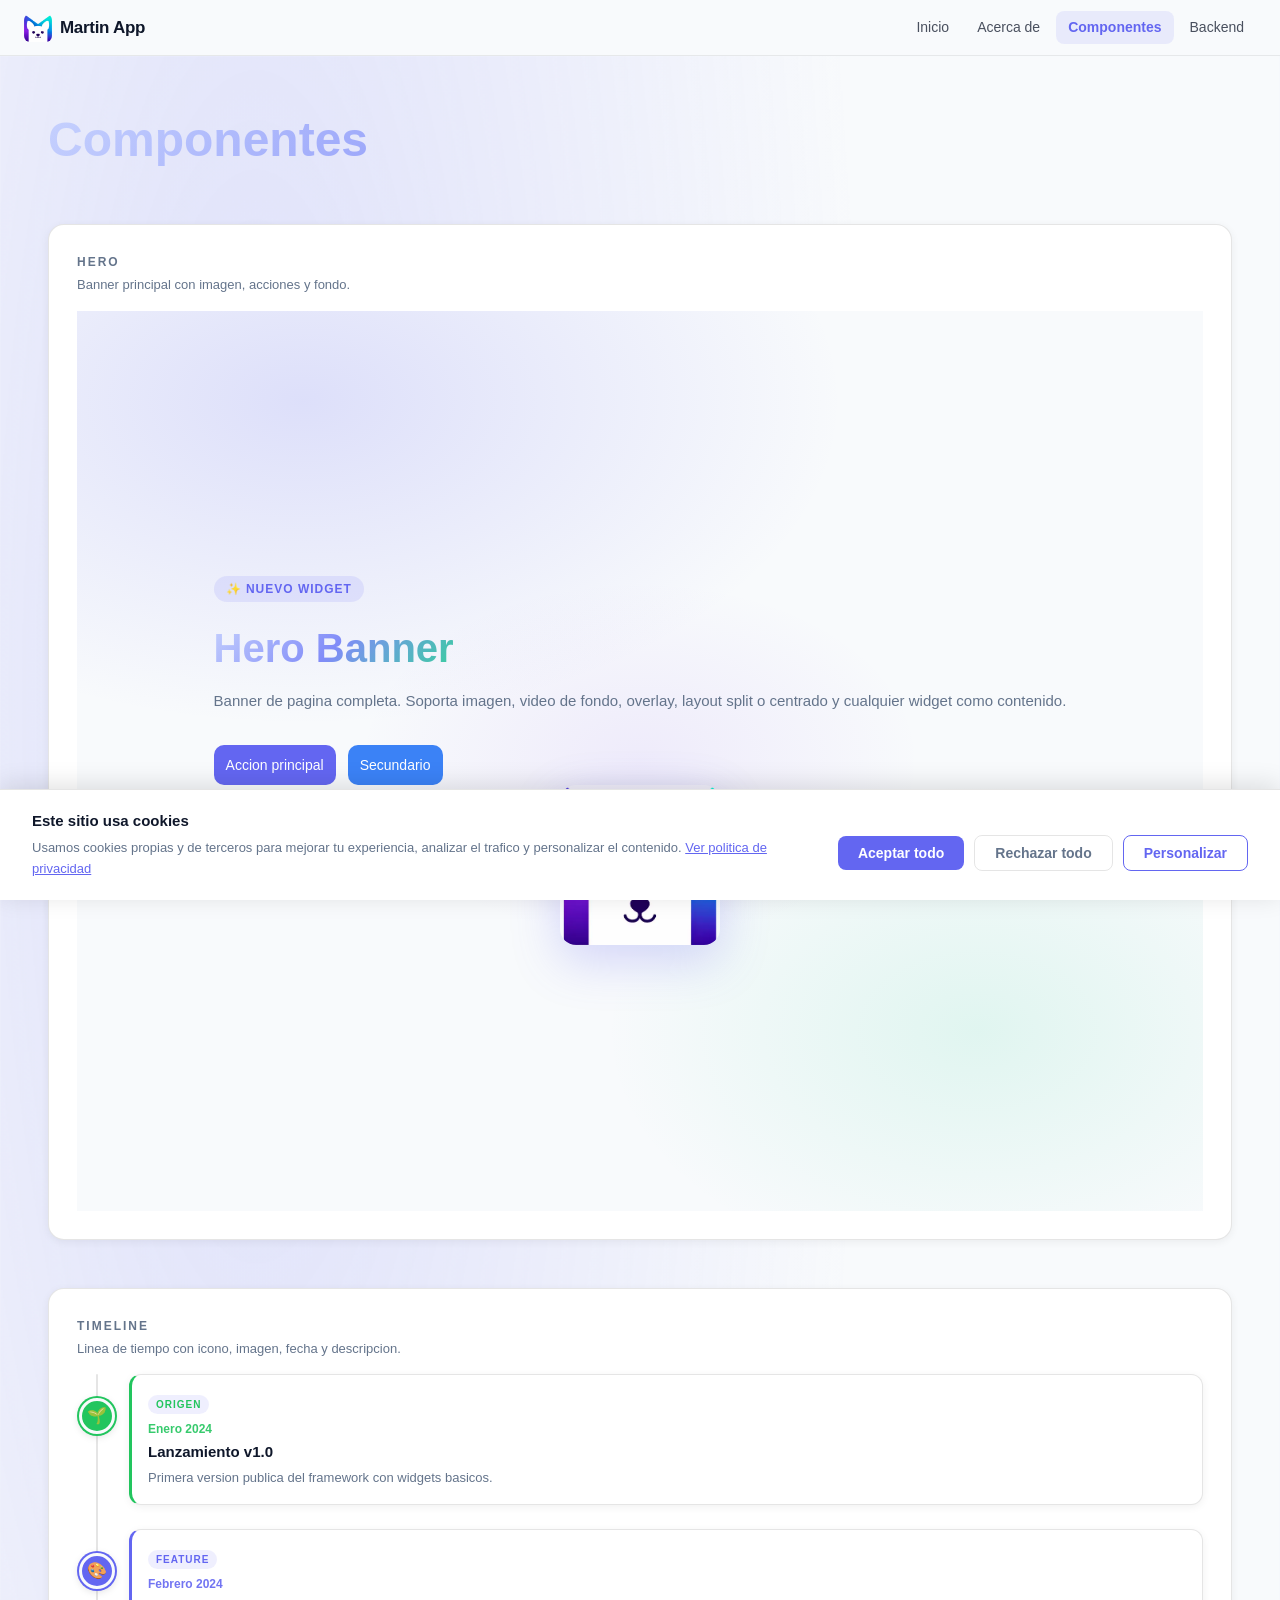
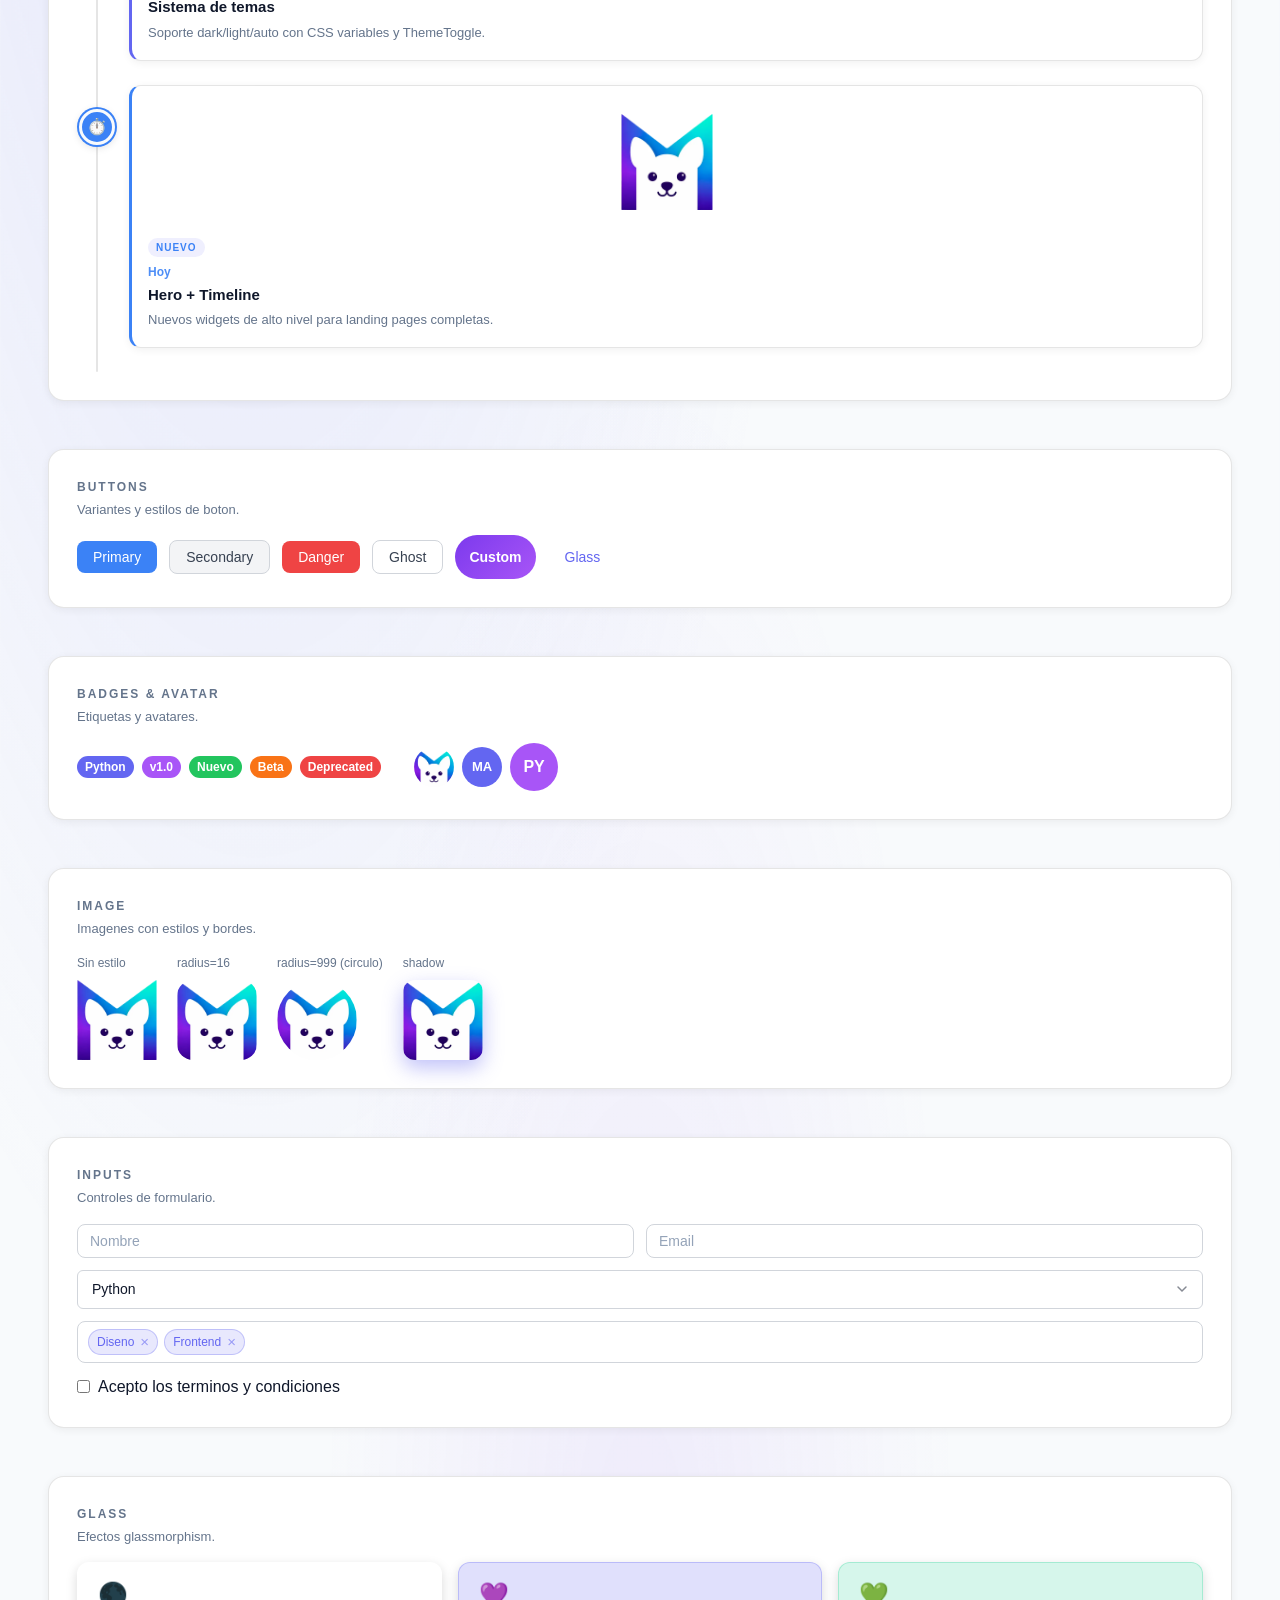
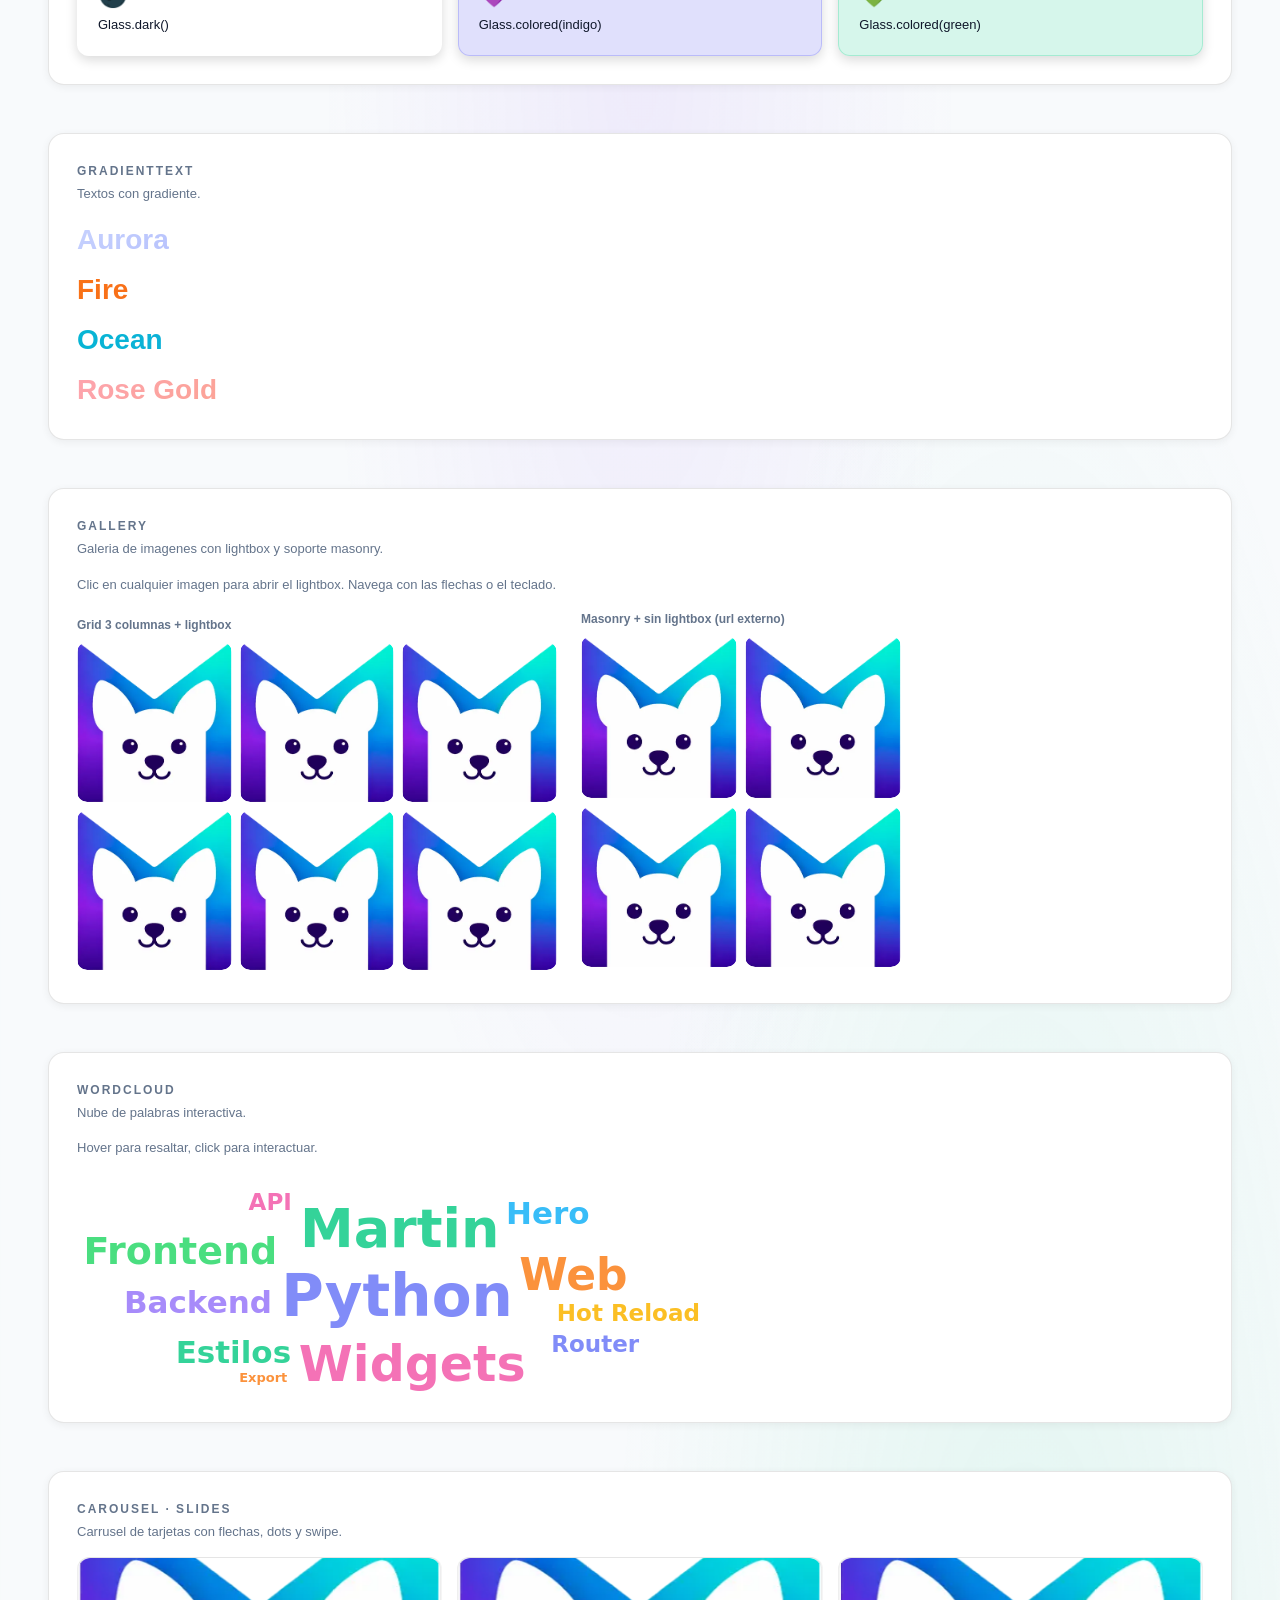
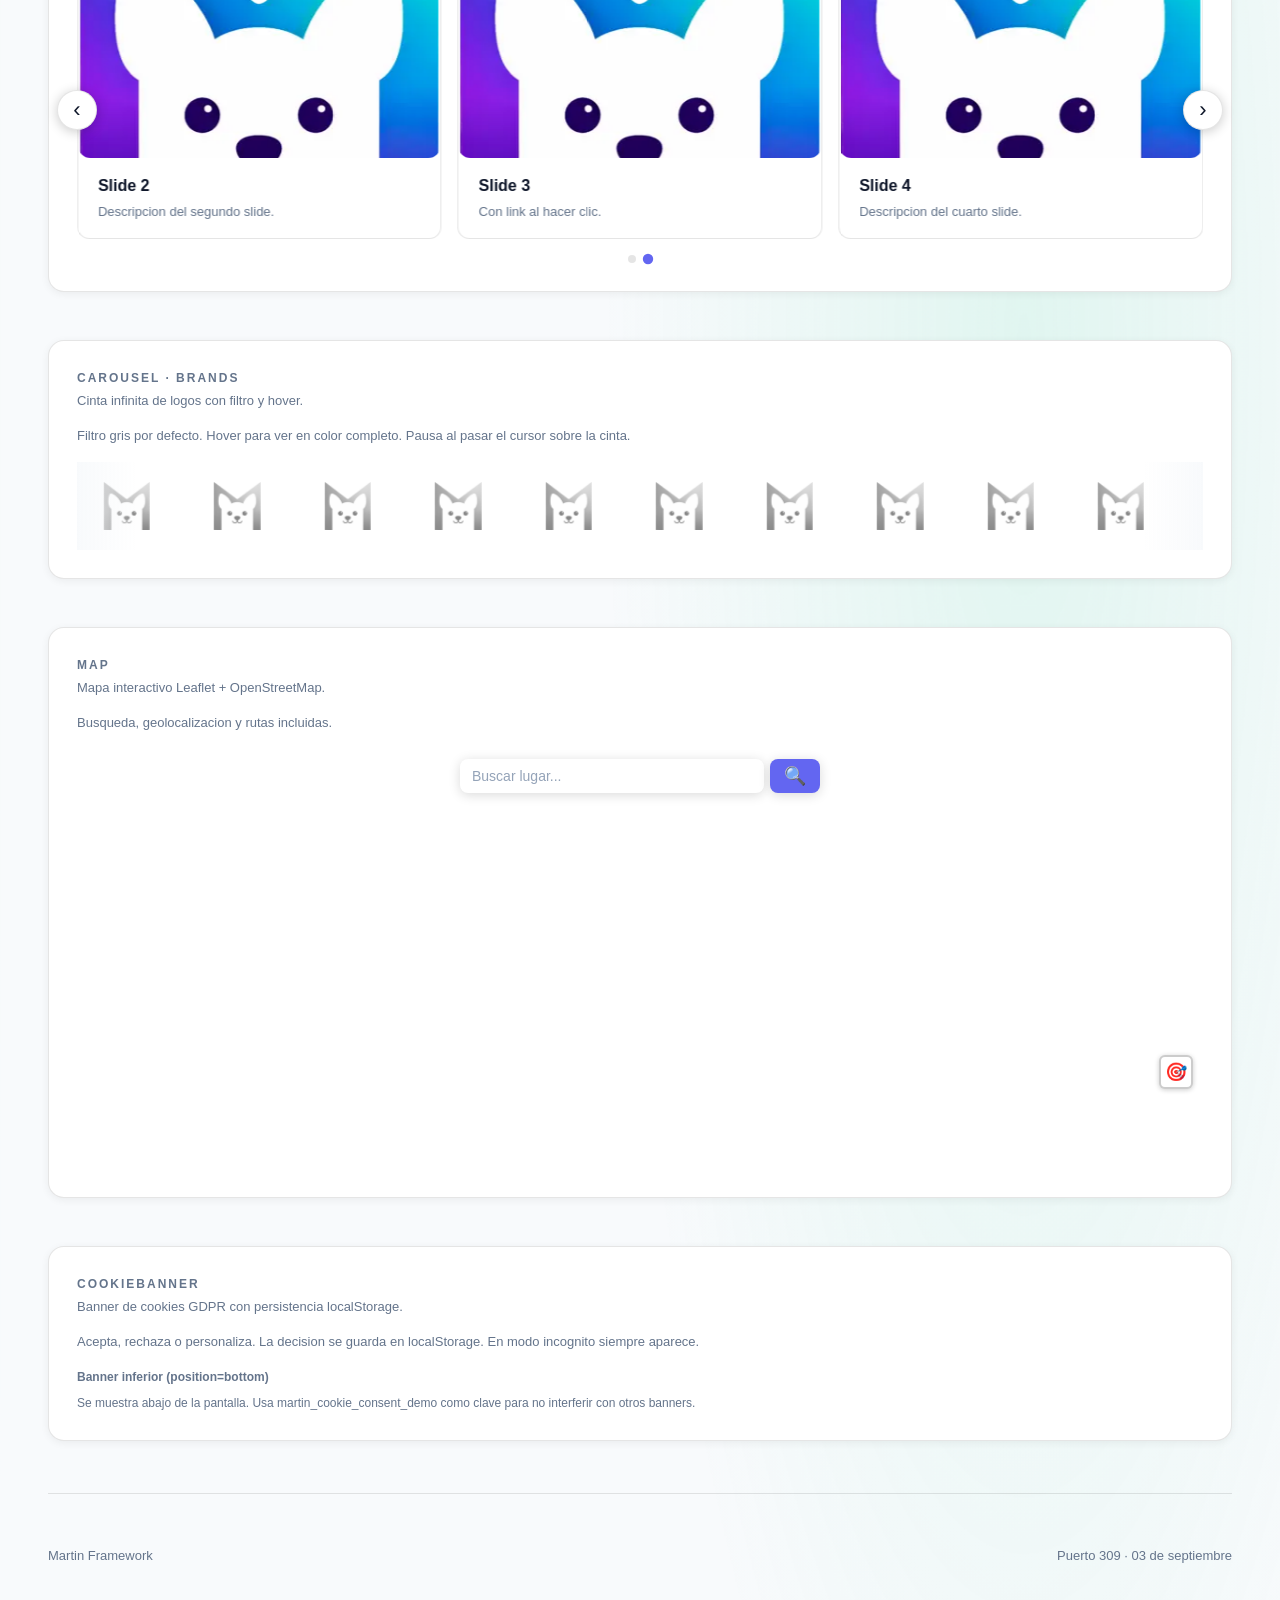
==== components.html @ 36a73778 "first commit" ====
<!DOCTYPE html>
<html lang="es" data-theme="auto">
<head>
  <meta charset="UTF-8">
  <meta name="viewport" content="width=device-width, initial-scale=1.0">
  <title>Componentes</title>
  <meta name="robots" content="index,follow,max-snippet:-1,max-image-preview:large">
  <meta property="og:type" content="website">
  <meta property="og:title" content="Componentes">
  <meta property="og:site_name" content="Martin App">
  <meta property="og:locale" content="es">
  <meta name="twitter:card" content="summary">
  <meta name="twitter:title" content="Componentes">
  <link rel="icon" type="image/webp" href="assets-icon.webp.html">
  <meta http-equiv="X-UA-Compatible" content="IE=edge">
  <meta name="theme-color" content="#6366f1">
  
  


  <link rel="stylesheet" href="css/base.css">
  <link rel="stylesheet" href="css/nav.css">
  <link rel="stylesheet" href="css/components.css">
  <link rel="stylesheet" href="https://unpkg.com/leaflet@1.9.4/dist/leaflet.css" crossorigin=""/>
  <script src="https://unpkg.com/leaflet@1.9.4/dist/leaflet.js" crossorigin=""></script>
  <script src="js/select.js" defer></script>
  <script src="js/nav.js" defer></script>
</head>
<body>
  
<nav class="martin-nav"><a href="index.html" class="mn-logo"><img src="assets/icon.webp" alt=""><span>Martin App</span></a><div class="mn-links"><a href="index.html">Inicio</a><a href="about.html">Acerca de</a><a href="components.html" class="active">Componentes</a><a href="api-example.html">Backend</a></div><button class="mn-burger" aria-label="Menú"><span></span><span></span><span></span></button><div class="mn-drawer"><a href="index.html">Inicio</a><a href="about.html">Acerca de</a><a href="components.html" class="active">Componentes</a><a href="api-example.html">Backend</a></div></nav>
  
  <div class="m-0"><h1 class="m-1">Componentes</h1><div class="m-2"><div class="m-3"><h2 class="m-4">Hero</h2><span class="m-5">Banner principal con imagen, acciones y fondo.</span></div><div class="m-6"><div class="m-7"><div class="mn-hero-split" class="m-8"><div class="m-9"><div class="m-10"><span class="m-11">✨ Nuevo widget</span></div><div class="m-12"><h2 class="m-13">Hero Banner</h2></div><div class="m-14"><p class="m-15">Banner de pagina completa. Soporta imagen, video de fondo, overlay, layout split o centrado y cualquier widget como contenido.</p></div><div class="m-16"><button class="m-17">Accion principal</button><button class="m-18">Secundario</button></div></div><div class="m-19"><img src="assets/icon.webp" alt="" class="m-20"></div></div><style>@media(max-width:768px){.mn-hero-split{grid-template-columns:1fr!important;}}</style></div></div></div><div class="m-21"><div class="m-22"><h2 class="m-23">Timeline</h2><span class="m-24">Linea de tiempo con icono, imagen, fecha y descripcion.</span></div><div class="m-25"><div class="m-26"></div><div class="m-27"><div class="m-28">🌱</div><div class="m-29"><span class="m-30">Origen</span><br><span class="m-31">Enero 2024</span><div class="m-32">Lanzamiento v1.0</div><div class="m-33">Primera version publica del framework con widgets basicos.</div></div></div><div class="m-34"><div class="m-35">🎨</div><div class="m-36"><span class="m-37">Feature</span><br><span class="m-38">Febrero 2024</span><div class="m-39">Sistema de temas</div><div class="m-40">Soporte dark/light/auto con CSS variables y ThemeToggle.</div></div></div><div class="m-41"><div class="m-42">⏱️</div><div class="m-43"><div class="m-44"><img src="assets/icon.webp" alt="" class="m-45"></div><span class="m-46">Nuevo</span><br><span class="m-47">Hoy</span><div class="m-48">Hero + Timeline</div><div class="m-49">Nuevos widgets de alto nivel para landing pages completas.</div></div></div></div></div><div class="m-50"><div class="m-51"><h2 class="m-52">Buttons</h2><span class="m-53">Variantes y estilos de boton.</span></div><div class="m-54"><button class="m-55">Primary</button><button class="m-56">Secondary</button><button class="m-57">Danger</button><button class="m-58">Ghost</button><button class="m-59">Custom</button><button class="m-60">Glass</button></div></div><div class="m-61"><div class="m-62"><h2 class="m-63">Badges & Avatar</h2><span class="m-64">Etiquetas y avatares.</span></div><div class="m-65"><div class="m-66"><span class="m-67">Python</span><span class="m-68">v1.0</span><span class="m-69">Nuevo</span><span class="m-70">Beta</span><span class="m-71">Deprecated</span></div><div class="m-72"></div><div class="m-73"><div class="m-74"><img src="assets/icon.webp" class="m-75"></div><div class="m-76">MA</div><div class="m-77">PY</div></div></div></div><div class="m-78"><div class="m-79"><h2 class="m-80">Image</h2><span class="m-81">Imagenes con estilos y bordes.</span></div><div class="m-82"><div class="m-83"><span class="m-84">Sin estilo</span><img src="assets/icon.webp" alt="" class="m-85"></div><div class="m-86"><span class="m-87">radius=16</span><img src="assets/icon.webp" alt="" class="m-88"></div><div class="m-89"><span class="m-90">radius=999 (circulo)</span><img src="assets/icon.webp" alt="" class="m-91"></div><div class="m-92"><span class="m-93">shadow</span><img src="assets/icon.webp" alt="" class="m-94"></div></div></div><div class="m-95"><div class="m-96"><h2 class="m-97">Inputs</h2><span class="m-98">Controles de formulario.</span></div><div class="m-99"><div class="m-100"><input type="text" placeholder="Nombre" class="m-101"><input type="email" placeholder="Email" class="m-102"></div><style>#pw_select_1_list .pw-opt{color:var(--text);background:transparent;border-radius:6px;transition:background .12s}#pw_select_1_list .pw-opt:hover{background:var(--surface-2)}#pw_select_1_list .pw-opt[data-sel="1"]{background:rgba(99,102,241,0.15);color:var(--accent);font-weight:600}</style><div id="pw_select_1_wrap" class="m-103">  <input type="hidden" id="pw_select_1_val" value="py">  <div id="pw_select_1_btn" onclick="pwSelectToggle('pw_select_1')"     class="m-104">    <span id="pw_select_1_label" class="m-105">Python</span>    <svg id="pw_select_1_arrow" width="12" height="12" viewBox="0 0 12 12"          class="m-106">      <path d="M2 4l4 4 4-4" stroke="currentColor" stroke-width="1.5" fill="none" stroke-linecap="round"/>    </svg>  </div>  <div id="pw_select_1_drop"     class="m-107">    <div class="m-108">      <input id="pw_select_1_search" type="text" placeholder="Buscar..."        oninput="pwSelectFilter('pw_select_1',this.value)"        class="m-109">    </div>    <div id="pw_select_1_list" class="m-110">      <div class="pw-opt" data-val="py" data-label="Python" onclick="pwSelectPick('pw_select_1','py','Python')" data-sel="1" class="m-111">Python</div><div class="pw-opt" data-val="js" data-label="JavaScript" onclick="pwSelectPick('pw_select_1','js','JavaScript')" data-sel="0" class="m-112">JavaScript</div><div class="pw-opt" data-val="rs" data-label="Rust" onclick="pwSelectPick('pw_select_1','rs','Rust')" data-sel="0" class="m-113">Rust</div><div class="pw-opt" data-val="go" data-label="Go" onclick="pwSelectPick('pw_select_1','go','Go')" data-sel="0" class="m-114">Go</div>    </div>  </div></div><style>#pw_multi_1_list .pw-mopt:hover{background:var(--surface-2)}</style><div id="pw_multi_1_wrap" class="m-115">  <div id="pw_multi_1_box"    class="m-116">    <div id="pw_multi_1_tags" class="m-117"></div>    <input id="pw_multi_1_input" type="text"      class="m-118">  </div>  <div id="pw_multi_1_hidden"></div>  <div id="pw_multi_1_drop"    class="m-119">    <div id="pw_multi_1_list"      class="m-120">      <div class="pw-mopt" data-val="Diseno" data-label="Diseno" class="m-121">Diseno</div><div class="pw-mopt" data-val="Frontend" data-label="Frontend" class="m-122">Frontend</div><div class="pw-mopt" data-val="Backend" data-label="Backend" class="m-123">Backend</div><div class="pw-mopt" data-val="DevOps" data-label="DevOps" class="m-124">DevOps</div><div class="pw-mopt" data-val="Testing" data-label="Testing" class="m-125">Testing</div>    </div>    <div class="m-126">      <span id="pw_multi_1_clear"        class="m-127">        Limpiar todo      </span>    </div>  </div></div><label class="m-128"><input type="checkbox"><span>Acepto los terminos y condiciones</span></label></div></div><div class="m-129"><div class="m-130"><h2 class="m-131">Glass</h2><span class="m-132">Efectos glassmorphism.</span></div><div class="m-133"><div class="m-134"><span class="m-135" aria-hidden="true">🌑</span><span class="m-136">Glass.dark()</span></div><div class="m-137"><span class="m-138" aria-hidden="true">💜</span><span class="m-139">Glass.colored(indigo)</span></div><div class="m-140"><span class="m-141" aria-hidden="true">💚</span><span class="m-142">Glass.colored(green)</span></div></div></div><div class="m-143"><div class="m-144"><h2 class="m-145">GradientText</h2><span class="m-146">Textos con gradiente.</span></div><div class="m-147"><h3 class="m-148">Aurora</h3><h3 class="m-149">Fire</h3><h3 class="m-150">Ocean</h3><h3 class="m-151">Rose Gold</h3></div></div><div class="m-152"><div class="m-153"><h2 class="m-154">Gallery</h2><span class="m-155">Galeria de imagenes con lightbox y soporte masonry.</span></div><span class="m-156">Clic en cualquier imagen para abrir el lightbox. Navega con las flechas o el teclado.</span><div class="m-157"><div class="m-158"><span class="m-159">Grid 3 columnas + lightbox</span><style>@media(max-width:640px){#gal_1{grid-template-columns:repeat(2,1fr)!important;}}@media(max-width:400px){#gal_1{grid-template-columns:1fr!important;}}</style><div id="gal_1" class="m-160"><div class="m-161" onclick="_galOpen('gal_1',0)" onmouseenter="this.querySelector('[class*=_caption]')&&(this.querySelector('[class*=_caption]').style.opacity=1)" onmouseleave="this.querySelector('[class*=_caption]')&&(this.querySelector('[class*=_caption]').style.opacity=0)"><img src="assets/icon.webp" alt="Imagen 1" class="m-162" loading="lazy"><div class="m-163" class="gal_1_caption">Imagen 1</div></div><div class="m-164" onclick="_galOpen('gal_1',1)" onmouseenter="this.querySelector('[class*=_caption]')&&(this.querySelector('[class*=_caption]').style.opacity=1)" onmouseleave="this.querySelector('[class*=_caption]')&&(this.querySelector('[class*=_caption]').style.opacity=0)"><img src="assets/icon.webp" alt="Imagen 2" class="m-165" loading="lazy"><div class="m-166" class="gal_1_caption">Imagen 2</div></div><div class="m-167" onclick="_galOpen('gal_1',2)" onmouseenter="this.querySelector('[class*=_caption]')&&(this.querySelector('[class*=_caption]').style.opacity=1)" onmouseleave="this.querySelector('[class*=_caption]')&&(this.querySelector('[class*=_caption]').style.opacity=0)"><img src="assets/icon.webp" alt="Imagen 3" class="m-168" loading="lazy"><div class="m-169" class="gal_1_caption">Imagen 3</div></div><div class="m-170" onclick="_galOpen('gal_1',3)" onmouseenter="this.querySelector('[class*=_caption]')&&(this.querySelector('[class*=_caption]').style.opacity=1)" onmouseleave="this.querySelector('[class*=_caption]')&&(this.querySelector('[class*=_caption]').style.opacity=0)"><img src="assets/icon.webp" alt="Imagen 4" class="m-171" loading="lazy"><div class="m-172" class="gal_1_caption">Imagen 4</div></div><div class="m-173" onclick="_galOpen('gal_1',4)" onmouseenter="this.querySelector('[class*=_caption]')&&(this.querySelector('[class*=_caption]').style.opacity=1)" onmouseleave="this.querySelector('[class*=_caption]')&&(this.querySelector('[class*=_caption]').style.opacity=0)"><img src="assets/icon.webp" alt="Imagen 5" class="m-174" loading="lazy"><div class="m-175" class="gal_1_caption">Imagen 5</div></div><div class="m-176" onclick="_galOpen('gal_1',5)" onmouseenter="this.querySelector('[class*=_caption]')&&(this.querySelector('[class*=_caption]').style.opacity=1)" onmouseleave="this.querySelector('[class*=_caption]')&&(this.querySelector('[class*=_caption]').style.opacity=0)"><img src="assets/icon.webp" alt="Imagen 6" class="m-177" loading="lazy"><div class="m-178" class="gal_1_caption">Imagen 6</div></div></div><div id="gal_1_lb" class="m-179"><button onclick="_galClose('gal_1')" class="m-180">✕</button><button onclick="_galPrev('gal_1')" class="m-181">‹</button><button onclick="_galNext('gal_1')" class="m-182">›</button><img id="gal_1_lb_img" src="" alt="" class="m-183"><div id="gal_1_lb_info" class="m-184"><div id="gal_1_lb_title" class="m-185"></div><div id="gal_1_lb_desc" class="m-186"></div></div><div id="gal_1_lb_count" class="m-187"></div></div></div><div class="m-188"><span class="m-189">Masonry + sin lightbox (url externo)</span><div id="gal_2" class="m-190"><div class="m-191" onclick="window.open('https://github.com','_blank')" onmouseenter="this.querySelector('[class*=_caption]')&&(this.querySelector('[class*=_caption]').style.opacity=1)" onmouseleave="this.querySelector('[class*=_caption]')&&(this.querySelector('[class*=_caption]').style.opacity=0)"><img src="assets/icon.webp" alt="Link externo" class="m-192" loading="lazy"><div class="m-193" class="gal_2_caption">Link externo</div></div><div class="m-194" onmouseenter="this.querySelector('[class*=_caption]')&&(this.querySelector('[class*=_caption]').style.opacity=1)" onmouseleave="this.querySelector('[class*=_caption]')&&(this.querySelector('[class*=_caption]').style.opacity=0)"><img src="assets/icon.webp" alt="Imagen B" class="m-195" loading="lazy"><div class="m-196" class="gal_2_caption">Imagen B</div></div><div class="m-197" onmouseenter="this.querySelector('[class*=_caption]')&&(this.querySelector('[class*=_caption]').style.opacity=1)" onmouseleave="this.querySelector('[class*=_caption]')&&(this.querySelector('[class*=_caption]').style.opacity=0)"><img src="assets/icon.webp" alt="Imagen C" class="m-198" loading="lazy"><div class="m-199" class="gal_2_caption">Imagen C</div></div><div class="m-200" onmouseenter="this.querySelector('[class*=_caption]')&&(this.querySelector('[class*=_caption]').style.opacity=1)" onmouseleave="this.querySelector('[class*=_caption]')&&(this.querySelector('[class*=_caption]').style.opacity=0)"><img src="assets/icon.webp" alt="Imagen D" class="m-201" loading="lazy"><div class="m-202" class="gal_2_caption">Imagen D</div></div></div></div></div></div><div class="m-203"><div class="m-204"><h2 class="m-205">WordCloud</h2><span class="m-206">Nube de palabras interactiva.</span></div><span class="m-207">Hover para resaltar, click para interactuar.</span><div class="m-208"><canvas id="wc_1" width="640" height="220" class="m-209"></canvas><div id="wc_1_tip" class="m-210"></div></div></div><div class="m-211"><div class="m-212"><h2 class="m-213">Carousel · Slides</h2><span class="m-214">Carrusel de tarjetas con flechas, dots y swipe.</span></div><div class="m-215"><div id="car_1_viewport" class="m-216"><div id="car_1_track" class="m-217"><div data-clone="before" class="m-218"><img src="assets/icon.webp" alt="Slide 2" class="m-219" loading="lazy"><div class="m-220"><div class="m-221">Slide 2</div><div class="m-222">Descripcion del segundo slide.</div></div></div><div data-clone="before" class="m-223"><a href="https://github.com" target="_blank" rel="noopener noreferrer" class="m-224"><img src="assets/icon.webp" alt="Slide 3" class="m-225" loading="lazy"><div class="m-226"><div class="m-227">Slide 3</div><div class="m-228">Con link al hacer clic.</div></div></a></div><div data-clone="before" class="m-229"><img src="assets/icon.webp" alt="Slide 4" class="m-230" loading="lazy"><div class="m-231"><div class="m-232">Slide 4</div><div class="m-233">Descripcion del cuarto slide.</div></div></div><div id="car_1_s0" class="m-234"><img src="assets/icon.webp" alt="Slide 1" class="m-235" loading="lazy"><div class="m-236"><div class="m-237">Slide 1</div><div class="m-238">Descripcion del primer slide.</div></div></div><div id="car_1_s1" class="m-239"><img src="assets/icon.webp" alt="Slide 2" class="m-240" loading="lazy"><div class="m-241"><div class="m-242">Slide 2</div><div class="m-243">Descripcion del segundo slide.</div></div></div><div id="car_1_s2" class="m-244"><a href="https://github.com" target="_blank" rel="noopener noreferrer" class="m-245"><img src="assets/icon.webp" alt="Slide 3" class="m-246" loading="lazy"><div class="m-247"><div class="m-248">Slide 3</div><div class="m-249">Con link al hacer clic.</div></div></a></div><div id="car_1_s3" class="m-250"><img src="assets/icon.webp" alt="Slide 4" class="m-251" loading="lazy"><div class="m-252"><div class="m-253">Slide 4</div><div class="m-254">Descripcion del cuarto slide.</div></div></div><div data-clone="after" class="m-255"><img src="assets/icon.webp" alt="Slide 1" class="m-256" loading="lazy"><div class="m-257"><div class="m-258">Slide 1</div><div class="m-259">Descripcion del primer slide.</div></div></div><div data-clone="after" class="m-260"><img src="assets/icon.webp" alt="Slide 2" class="m-261" loading="lazy"><div class="m-262"><div class="m-263">Slide 2</div><div class="m-264">Descripcion del segundo slide.</div></div></div><div data-clone="after" class="m-265"><a href="https://github.com" target="_blank" rel="noopener noreferrer" class="m-266"><img src="assets/icon.webp" alt="Slide 3" class="m-267" loading="lazy"><div class="m-268"><div class="m-269">Slide 3</div><div class="m-270">Con link al hacer clic.</div></div></a></div></div></div><button id="car_1_prev" class="m-271">&#8249;</button><button id="car_1_next" class="m-272">&#8250;</button><div class="m-273"><button id="car_1_dot0" class="m-274"></button><button id="car_1_dot1" class="m-275"></button></div></div></div><div class="m-276"><div class="m-277"><h2 class="m-278">Carousel · Brands</h2><span class="m-279">Cinta infinita de logos con filtro y hover.</span></div><span class="m-280">Filtro gris por defecto. Hover para ver en color completo. Pausa al pasar el cursor sobre la cinta.</span><div id="car_2" class="m-281"><div class="m-282"></div><div class="m-283"></div><div id="car_2_track" class="m-284"><div id="car_2_g1" class="m-285"><a href="https://example.com" target="_blank" rel="noopener noreferrer" class="m-286" onmouseenter="this.querySelector('img').style.filter='none'" onmouseleave="this.querySelector('img').style.filter='grayscale(100%) opacity(0.5)'"><img src="assets/icon.webp" alt="Marca A" class="m-287"></a><div class="m-288" onmouseenter="this.querySelector('img').style.filter='none'" onmouseleave="this.querySelector('img').style.filter='grayscale(100%) opacity(0.5)'"><img src="assets/icon.webp" alt="Marca B" class="m-289"></div><a href="https://example.com" target="_blank" rel="noopener noreferrer" class="m-290" onmouseenter="this.querySelector('img').style.filter='none'" onmouseleave="this.querySelector('img').style.filter='grayscale(100%) opacity(0.5)'"><img src="assets/icon.webp" alt="Marca C" class="m-291"></a><div class="m-292" onmouseenter="this.querySelector('img').style.filter='none'" onmouseleave="this.querySelector('img').style.filter='grayscale(100%) opacity(0.5)'"><img src="assets/icon.webp" alt="Marca D" class="m-293"></div><div class="m-294" onmouseenter="this.querySelector('img').style.filter='none'" onmouseleave="this.querySelector('img').style.filter='grayscale(100%) opacity(0.5)'"><img src="assets/icon.webp" alt="Marca E" class="m-295"></div><div class="m-296" onmouseenter="this.querySelector('img').style.filter='none'" onmouseleave="this.querySelector('img').style.filter='grayscale(100%) opacity(0.5)'"><img src="assets/icon.webp" alt="Marca F" class="m-297"></div></div></div></div></div><div class="m-298"><div class="m-299"><h2 class="m-300">Map</h2><span class="m-301">Mapa interactivo Leaflet + OpenStreetMap.</span></div><span class="m-302">Busqueda, geolocalizacion y rutas incluidas.</span><div class="m-303" data-mapheight="420"><div id="map_1" class="m-304"></div><div class="m-305"><input id="map_1_q" type="text" placeholder="Buscar lugar..." class="m-306"/><button id="map_1_btn" class="m-307">&#128269;</button></div><button id="map_1_geo" title="Mi ubicación" class="m-308">&#127919;</button></div></div><div class="m-309"><div class="m-310"><h2 class="m-311">CookieBanner</h2><span class="m-312">Banner de cookies GDPR con persistencia localStorage.</span></div><span class="m-313">Acepta, rechaza o personaliza. La decision se guarda en localStorage. En modo incognito siempre aparece.</span><div class="m-314"><div class="m-315"><span class="m-316">Banner inferior (position=bottom)</span><span class="m-317">Se muestra abajo de la pantalla. Usa martin_cookie_consent_demo como clave para no interferir con otros banners.</span></div></div><div id="ckb7490608" class="m-318"><div class="m-319"><div class="m-320"><div class="m-321">Este sitio usa cookies</div><div class="m-322">Usamos cookies propias y de terceros para mejorar tu experiencia, analizar el trafico y personalizar el contenido. <a href="about.html" target="_blank" rel="noopener noreferrer" class="m-323">Ver politica de privacidad</a></div><div id="ckb7490608P" class="m-324"><div class="m-325"><div class="m-326"><div class="m-327">Necesarias<span class="m-328">Requerida</span></div><div class="m-329">Imprescindibles para el funcionamiento del sitio.</div></div><div class="m-330"><input type="checkbox" id="ckb7490608cnecessary" checked disabled data-cat="necessary" class="m-331"><div onclick="" class="m-332" id="ckb7490608cnecessaryT"><div id="ckb7490608cnecessaryK" class="m-333"></div></div></div></div><div class="m-334"><div class="m-335"><div class="m-336">Analiticas</div><div class="m-337">Nos ayudan a entender como navegas por el sitio.</div></div><div class="m-338"><input type="checkbox" id="ckb7490608canalytics" data-cat="analytics" class="m-339"><div onclick="ckb7490608T('analytics')" class="m-340" id="ckb7490608canalyticsT"><div id="ckb7490608canalyticsK" class="m-341"></div></div></div></div><div class="m-342"><div class="m-343"><div class="m-344">Marketing</div><div class="m-345">Permiten mostrarte publicidad relevante.</div></div><div class="m-346"><input type="checkbox" id="ckb7490608cmarketing" data-cat="marketing" class="m-347"><div onclick="ckb7490608T('marketing')" class="m-348" id="ckb7490608cmarketingT"><div id="ckb7490608cmarketingK" class="m-349"></div></div></div></div></div></div><div class="m-350"><button onclick="ckb7490608A()" class="m-351">Aceptar todo</button><button onclick="ckb7490608R()" class="m-352">Rechazar todo</button><button onclick="ckb7490608C()" class="m-353">Personalizar</button><button onclick="ckb7490608S()" id="ckb7490608SB" class="m-354">Guardar preferencias</button></div></div></div></div><div class="m-355"></div><div class="m-356"><span class="m-357">Martin Framework</span><span class="m-358">Puerto 309 · 03 de septiembre</span></div></div>
  
  <button id="_martin_theme_btn" onclick="window._martinCycleTheme()" title="Cambiar tema" class="m-359" onmouseover="this.style.borderColor='var(--accent)'" onmouseout="this.style.borderColor=''">&#127763;</button>
  
  <script src="js/components.js"></script>
</body>
</html>
---- css/base.css ----
/* Martin — base.css */
*, *::before, *::after { box-sizing: border-box; margin: 0; padding: 0; }
html, body {
  font-family: -apple-system, BlinkMacSystemFont, 'Segoe UI', sans-serif;
  line-height: 1.5; min-height: 100vh;
  background: var(--bg); color: var(--text);
}
img { display: block; max-width: 100%; }
a   { color: inherit; }
@keyframes pulse  { 0%,100%{opacity:1;transform:scale(1)} 50%{opacity:.5;transform:scale(.8)} }
@keyframes fadeUp { from{opacity:0;transform:translateY(20px)} to{opacity:1;transform:translateY(0)} }
@keyframes float  { 0%,100%{transform:translate(0,0) scale(1)} 33%{transform:translate(30px,-20px) scale(1.05)} 66%{transform:translate(-20px,15px) scale(.97)} }
::-webkit-scrollbar { width:6px }
::-webkit-scrollbar-track { background:transparent }
::-webkit-scrollbar-thumb { background:rgba(129,140,248,.3); border-radius:3px }

/* Temas */
[data-theme="light"], .theme-light {
  --bg:#f8fafc; --bg-secondary:#f1f5f9; --surface:#ffffff; --surface-2:#f3f4f6;
  --border:rgba(0,0,0,0.10); --border-input:#d1d5db;
  --text:#0f172a; --text-muted:#64748b; --text-placeholder:#94a3b8;
  --input-bg:#ffffff; --input-color:#0f172a;
  --accent:#6366f1; --accent-hover:#4f46e5;
  --shadow:0 2px 12px rgba(0,0,0,0.08);
  --nav-bg:rgba(248,250,252,0.92); --nav-border:rgba(0,0,0,0.07); --nav-text:rgba(15,23,42,0.70);
  --dropdown-bg:#ffffff;
}
[data-theme="dark"], .theme-dark {
  --bg:#060818; --bg-secondary:#0d1117; --surface:rgba(255,255,255,0.05); --surface-2:rgba(255,255,255,0.03);
  --border:rgba(255,255,255,0.08); --border-input:rgba(255,255,255,0.15);
  --text:#f1f5f9; --text-muted:rgba(148,163,184,0.8); --text-placeholder:rgba(148,163,184,0.45);
  --input-bg:rgba(255,255,255,0.06); --input-color:#f1f5f9;
  --accent:#818cf8; --accent-hover:#6366f1;
  --shadow:0 4px 24px rgba(0,0,0,0.35);
  --nav-bg:rgba(6,8,24,0.88); --nav-border:rgba(255,255,255,0.08); --nav-text:rgba(203,213,225,0.75);
  --dropdown-bg:#1a1d2e;
}
@media (prefers-color-scheme: dark) {
  [data-theme="auto"] {
    --bg:#060818; --bg-secondary:#0d1117; --surface:rgba(255,255,255,0.05); --surface-2:rgba(255,255,255,0.03);
    --border:rgba(255,255,255,0.08); --border-input:rgba(255,255,255,0.15);
    --text:#f1f5f9; --text-muted:rgba(148,163,184,0.8); --text-placeholder:rgba(148,163,184,0.45);
    --input-bg:rgba(255,255,255,0.06); --input-color:#f1f5f9;
    --accent:#818cf8; --accent-hover:#6366f1; --shadow:0 4px 24px rgba(0,0,0,0.35);
    --nav-bg:rgba(6,8,24,0.88); --nav-border:rgba(255,255,255,0.08); --nav-text:rgba(203,213,225,0.75);
    --dropdown-bg:#1a1d2e;
  }
}
@media (prefers-color-scheme: light) {
  [data-theme="auto"] {
    --bg:#f8fafc; --bg-secondary:#f1f5f9; --surface:#ffffff; --surface-2:#f3f4f6;
    --border:rgba(0,0,0,0.10); --border-input:#d1d5db;
    --text:#0f172a; --text-muted:#64748b; --text-placeholder:#94a3b8;
    --input-bg:#ffffff; --input-color:#0f172a;
    --accent:#6366f1; --accent-hover:#4f46e5; --shadow:0 2px 12px rgba(0,0,0,0.08);
    --nav-bg:rgba(248,250,252,0.92); --nav-border:rgba(0,0,0,0.07); --nav-text:rgba(15,23,42,0.70);
    --dropdown-bg:#ffffff;
  }
}

/* Inputs themed */
input:not([type="checkbox"]):not([type="radio"]), select, textarea {
  background: var(--input-bg) !important; color: var(--input-color) !important;
  border-color: var(--border-input) !important;
}
input::placeholder, textarea::placeholder { color: var(--text-placeholder) !important; }
input:focus:not([type="checkbox"]), select:focus, textarea:focus {
  border-color: var(--accent) !important;
  box-shadow: 0 0 0 3px rgba(99,102,241,0.15) !important;
  outline: none !important;
}
.pw-opt, .pw-mopt { color: var(--text) !important; }
.pw-opt:hover, .pw-mopt:hover { background: var(--surface-2) !important; }
---- css/nav.css ----
/* Martin — nav.css */
nav.martin-nav {
  display: flex; align-items: center; padding: 0 24px; height: 56px;
  background: var(--nav-bg); backdrop-filter: blur(20px); -webkit-backdrop-filter: blur(20px);
  border-bottom: 1px solid var(--nav-border);
  position: sticky; top: 0; z-index: 200; gap: 0;
}
nav.martin-nav .mn-logo {
  display: flex; align-items: center; gap: 8px;
  text-decoration: none; font-weight: 800; font-size: 17px;
  letter-spacing: -0.3px; color: var(--text); flex-shrink: 0; margin-right: auto;
}
nav.martin-nav .mn-logo img { height: 28px; width: 28px; object-fit: contain; border-radius: 6px; }
nav.martin-nav .mn-links { display: flex; align-items: center; gap: 4px; }
nav.martin-nav .mn-links a {
  text-decoration: none; font-size: 14px; font-weight: 500; color: var(--nav-text);
  padding: 6px 12px; border-radius: 8px; transition: color .2s, background .2s;
}
nav.martin-nav .mn-links a:hover { color: var(--text); background: rgba(128,128,128,0.08); }
nav.martin-nav .mn-links a.active { color: var(--accent); font-weight: 600; background: rgba(99,102,241,0.10); }
nav.martin-nav .mn-burger {
  display: none; flex-direction: column; justify-content: center; align-items: center;
  gap: 5px; width: 40px; height: 40px; background: none; border: none;
  cursor: pointer; padding: 4px; border-radius: 8px; transition: background .2s; flex-shrink: 0;
}
nav.martin-nav .mn-burger:hover { background: rgba(128,128,128,0.1); }
nav.martin-nav .mn-burger span {
  display: block; width: 22px; height: 2px; background: var(--text);
  border-radius: 2px; transition: transform .25s, opacity .25s;
}
nav.martin-nav.mn-open .mn-burger span:nth-child(1) { transform: translateY(7px) rotate(45deg); }
nav.martin-nav.mn-open .mn-burger span:nth-child(2) { opacity: 0; transform: scaleX(0); }
nav.martin-nav.mn-open .mn-burger span:nth-child(3) { transform: translateY(-7px) rotate(-45deg); }
nav.martin-nav .mn-drawer {
  display: none; position: fixed; top: 56px; left: 0; right: 0;
  background: var(--nav-bg); backdrop-filter: blur(20px); -webkit-backdrop-filter: blur(20px);
  border-bottom: 1px solid var(--nav-border);
  padding: 12px 16px 16px; flex-direction: column; gap: 4px;
  z-index: 199; box-shadow: 0 8px 32px rgba(0,0,0,0.15);
}
nav.martin-nav.mn-open .mn-drawer { display: flex; }
nav.martin-nav .mn-drawer a {
  text-decoration: none; font-size: 15px; font-weight: 500; color: var(--nav-text);
  padding: 10px 14px; border-radius: 10px; transition: color .15s, background .15s;
}
nav.martin-nav .mn-drawer a:hover { color: var(--text); background: rgba(128,128,128,0.08); }
nav.martin-nav .mn-drawer a.active { color: var(--accent); font-weight: 600; background: rgba(99,102,241,0.10); }
@media (max-width: 640px) {
  nav.martin-nav .mn-links { display: none; }
  nav.martin-nav .mn-burger { display: flex; }
}
---- css/components.css ----
/* components.css */

/* global */
*, *::before, *::after { box-sizing: border-box; margin: 0; padding: 0; }
    body { font-family: -apple-system, BlinkMacSystemFont, 'Segoe UI', sans-serif;
           line-height: 1.5; min-height: 100vh; }
    img { display: block; max-width: 100%; }
    a { color: inherit; }
    
/* ── Tema claro ── */
[data-theme="light"], .theme-light {
  --bg:           #f8fafc;
  --bg-secondary: #f1f5f9;
  --surface:      #ffffff;
  --surface-2:    #f3f4f6;
  --border:       rgba(0,0,0,0.10);
  --border-input: #d1d5db;
  --text:         #0f172a;
  --text-muted:   #64748b;
  --text-placeholder: #94a3b8;
  --input-bg:     #ffffff;
  --input-color:  #0f172a;
  --accent:       #6366f1;
  --accent-hover: #4f46e5;
  --glass-bg:     rgba(255,255,255,0.65);
  --glass-border: rgba(0,0,0,0.08);
  --shadow:       0 2px 12px rgba(0,0,0,0.08);
  --nav-bg:       rgba(248,250,252,0.90);
  --nav-border:   rgba(0,0,0,0.07);
  --nav-text:     rgba(15,23,42,0.75);
  --dropdown-bg:  #ffffff;
}

/* ── Tema oscuro ── */
[data-theme="dark"], .theme-dark {
  --bg:           #060818;
  --bg-secondary: #0d1117;
  --surface:      rgba(255,255,255,0.05);
  --surface-2:    rgba(255,255,255,0.03);
  --border:       rgba(255,255,255,0.08);
  --border-input: rgba(255,255,255,0.15);
  --text:         #f1f5f9;
  --text-muted:   rgba(148,163,184,0.8);
  --text-placeholder: rgba(148,163,184,0.45);
  --input-bg:     rgba(255,255,255,0.06);
  --input-color:  #f1f5f9;
  --accent:       #818cf8;
  --accent-hover: #6366f1;
  --glass-bg:     rgba(255,255,255,0.07);
  --glass-border: rgba(255,255,255,0.12);
  --shadow:       0 4px 24px rgba(0,0,0,0.35);
  --nav-bg:       rgba(6,8,24,0.85);
  --nav-border:   rgba(255,255,255,0.08);
  --nav-text:     rgba(203,213,225,0.75);
  --dropdown-bg:  #1a1d2e;
}

/* ── Auto: usa preferencia del sistema ── */
@media (prefers-color-scheme: dark) {
  [data-theme="auto"] {
    --bg:           #060818;
    --bg-secondary: #0d1117;
    --surface:      rgba(255,255,255,0.05);
    --surface-2:    rgba(255,255,255,0.03);
    --border:       rgba(255,255,255,0.08);
    --border-input: rgba(255,255,255,0.15);
    --text:         #f1f5f9;
    --text-muted:   rgba(148,163,184,0.8);
    --text-placeholder: rgba(148,163,184,0.45);
    --input-bg:     rgba(255,255,255,0.06);
    --input-color:  #f1f5f9;
    --accent:       #818cf8;
    --accent-hover: #6366f1;
    --glass-bg:     rgba(255,255,255,0.07);
    --glass-border: rgba(255,255,255,0.12);
    --shadow:       0 4px 24px rgba(0,0,0,0.35);
    --nav-bg:       rgba(6,8,24,0.85);
    --nav-border:   rgba(255,255,255,0.08);
    --nav-text:     rgba(203,213,225,0.75);
  --dropdown-bg:  #1a1d2e;
  }
}
@media (prefers-color-scheme: light) {
  [data-theme="auto"] {
    --bg:           #f8fafc;
    --bg-secondary: #f1f5f9;
    --surface:      #ffffff;
    --surface-2:    #f3f4f6;
    --border:       rgba(0,0,0,0.10);
    --border-input: #d1d5db;
    --text:         #0f172a;
    --text-muted:   #64748b;
    --text-placeholder: #94a3b8;
    --input-bg:     #ffffff;
    --input-color:  #0f172a;
    --accent:       #6366f1;
    --accent-hover: #4f46e5;
    --glass-bg:     rgba(255,255,255,0.65);
    --glass-border: rgba(0,0,0,0.08);
    --shadow:       0 2px 12px rgba(0,0,0,0.08);
    --nav-bg:       rgba(248,250,252,0.90);
    --nav-border:   rgba(0,0,0,0.07);
    --nav-text:     rgba(15,23,42,0.75);
  --dropdown-bg:  #ffffff;
  }
}

/* ── Estilos base que usan las variables ── */
html, body {
  background: var(--bg);
  color: var(--text);
}

/* Inputs themed */
input:not([type="checkbox"]):not([type="radio"]),
select,
textarea {
  background:   var(--input-bg)     !important;
  color:        var(--input-color)  !important;
  border-color: var(--border-input) !important;
}
input::placeholder,
textarea::placeholder {
  color: var(--text-placeholder) !important;
}
input:focus:not([type="checkbox"]),
select:focus,
textarea:focus {
  border-color: var(--accent) !important;
  box-shadow: 0 0 0 3px rgba(99,102,241,0.15) !important;
  outline: none !important;
}

/* Select nativo */
select {
  background: var(--input-bg) !important;
  color: var(--input-color) !important;
}

/* Select custom dropdown */
.pw-select-drop {
  background: var(--surface) !important;
  border-color: var(--border-input) !important;
  backdrop-filter: blur(12px);
}
.pw-opt, .pw-mopt {
  color: var(--text) !important;
}
.pw-opt:hover, .pw-mopt:hover {
  background: var(--surface-2) !important;
}

/* inline */
.m-0 { display: flex; flex-direction: column; gap: 48px; align-items: stretch; justify-content: flex-start; background: radial-gradient(ellipse 80% 60% at 20% 10%, rgba(99,102,241,0.18) 0%, transparent 60%), radial-gradient(ellipse 60% 50% at 80% 80%, rgba(52,211,153,0.12) 0%, transparent 55%), radial-gradient(ellipse 50% 40% at 50% 50%, rgba(124,58,237,0.08) 0%, transparent 50%), var(--bg); min-height: 100vh; color: var(--text); padding: 48px }
.m-1 { background: linear-gradient(135deg, #c7d2fe, #818cf8, #34d399); -webkit-background-clip: text; background-clip: text; -webkit-text-fill-color: transparent; color: transparent; font-size: 48px; font-weight: 800 }
.m-2 { display: flex; flex-direction: column; gap: 16px; align-items: stretch; justify-content: flex-start; background: var(--surface); border: 1px solid var(--border); border-radius: 16px; box-shadow: 0px 2px 8px 0px rgba(0,0,0,0.06); padding: 28px }
.m-3 { display: flex; flex-direction: column; gap: 4px; align-items: stretch; justify-content: flex-start }
.m-4 { font-size: 12px; color: var(--text-muted); font-weight: 700; letter-spacing: 2px; text-transform: uppercase }
.m-5 { font-size: 13px; color: var(--text-muted) }
.m-6 { position:relative;min-height:320px;display:flex;flex-direction:column;justify-content:center;overflow:hidden; background: radial-gradient(ellipse 80% 60% at 20% 10%, rgba(99,102,241,0.18) 0%, transparent 60%), radial-gradient(ellipse 60% 50% at 80% 80%, rgba(52,211,153,0.12) 0%, transparent 55%), radial-gradient(ellipse 50% 40% at 50% 50%, rgba(124,58,237,0.08) 0%, transparent 50%), var(--bg); min-height: 100vh; color: var(--text) }
.m-7 { position:relative;z-index:2;width:100%;display:flex;justify-content:center; }
.m-8 { display:grid;grid-template-columns:1fr 1fr;gap:48px;align-items:center;width:100%;max-width:1100px;margin:0 auto;padding:64px 32px; }
.m-9 { display:flex;flex-direction:column;align-items:flex-start;text-align:left; }
.m-10 { margin-bottom:16px; }
.m-11 { display:inline-block;font-size:12px;font-weight:700;letter-spacing:1px;text-transform:uppercase;color:var(--accent);background:rgba(99,102,241,0.12);padding:4px 12px;border-radius:999px; }
.m-12 { margin-bottom:12px; }
.m-13 { background: linear-gradient(135deg, #c7d2fe, #818cf8, #34d399); -webkit-background-clip: text; background-clip: text; -webkit-text-fill-color: transparent; color: transparent; font-size: 40px; font-weight: 800 }
.m-14 { margin-bottom:32px; }
.m-15 { font-size: 15px; color: var(--text-muted) }
.m-16 { display:flex;flex-wrap:wrap;gap:12px;justify-content:flex-start; }
.m-17 { background: #3b82f6; color: #fff; border: none; padding: 8px 16px; border-radius: 6px; cursor: pointer; font-size: 14px; font-weight: 500; display: inline-flex; align-items: center; gap: 6px; text-decoration: none; padding: 12px; color: white; background: #6366f1; border-radius: 10px }
.m-18 { background: #3b82f6; color: #fff; border: none; padding: 8px 16px; border-radius: 6px; cursor: pointer; font-size: 14px; font-weight: 500; display: inline-flex; align-items: center; gap: 6px; text-decoration: none; padding: 12px; border-radius: 10px }
.m-19 { display:flex;align-items:center;justify-content:center;flex-shrink:0; }
.m-20 { width: 160px; height: 160px; object-fit: contain; box-shadow: 0 16px 48px rgba(99,102,241,0.25); border-radius: 16px }
.m-21 { display: flex; flex-direction: column; gap: 16px; align-items: stretch; justify-content: flex-start; background: var(--surface); border: 1px solid var(--border); border-radius: 16px; box-shadow: 0px 2px 8px 0px rgba(0,0,0,0.06); padding: 28px }
.m-22 { display: flex; flex-direction: column; gap: 4px; align-items: stretch; justify-content: flex-start }
.m-23 { font-size: 12px; color: var(--text-muted); font-weight: 700; letter-spacing: 2px; text-transform: uppercase }
.m-24 { font-size: 13px; color: var(--text-muted) }
.m-25 { position:relative;display:flex;flex-direction:column;gap:0; }
.m-26 { position:absolute;top:0;bottom:0;left:20px;width:2px;background:var(--border);transform:translateX(-50%);z-index:0;border-radius:2px }
.m-27 { position:relative;display:flex;align-items:flex-start;padding-bottom:24px;min-height:64px; }
.m-28 { position:absolute;left:20px;top:24px;transform:translate(-50%,-0%);z-index:1;width:36px;height:36px;border-radius:50%;background:#22c55e;border:3px solid var(--bg);box-shadow:0 0 0 2px #22c55e,0 2px 8px rgba(0,0,0,0.15);display:flex;align-items:center;justify-content:center;font-size:16px;line-height:1;flex-shrink:0; }
.m-29 { margin-left:52px;margin-right:0;flex:1;background:var(--surface);border:1px solid var(--border);border-radius:12px;padding:16px;box-shadow:0 2px 8px rgba(0,0,0,0.06);border-left:3px solid #22c55e; }
.m-30 { display:inline-block;font-size:10px;font-weight:700;letter-spacing:1px;text-transform:uppercase;color:#22c55e;background:rgba(99,102,241,0.10);padding:2px 8px;border-radius:999px;margin-bottom:6px; }
.m-31 { font-size:12px;font-weight:600;color:#22c55e;opacity:0.9;margin-bottom:4px;display:block; }
.m-32 { font-size:15px;font-weight:700;color:var(--text);margin-bottom:6px;line-height:1.3; }
.m-33 { font-size:13px;color:var(--text-muted);line-height:1.6; }
.m-34 { position:relative;display:flex;align-items:flex-start;padding-bottom:24px;min-height:64px; }
.m-35 { position:absolute;left:20px;top:24px;transform:translate(-50%,-0%);z-index:1;width:36px;height:36px;border-radius:50%;background:#6366f1;border:3px solid var(--bg);box-shadow:0 0 0 2px #6366f1,0 2px 8px rgba(0,0,0,0.15);display:flex;align-items:center;justify-content:center;font-size:16px;line-height:1;flex-shrink:0; }
.m-36 { margin-left:52px;margin-right:0;flex:1;background:var(--surface);border:1px solid var(--border);border-radius:12px;padding:16px;box-shadow:0 2px 8px rgba(0,0,0,0.06);border-left:3px solid #6366f1; }
.m-37 { display:inline-block;font-size:10px;font-weight:700;letter-spacing:1px;text-transform:uppercase;color:#6366f1;background:rgba(99,102,241,0.10);padding:2px 8px;border-radius:999px;margin-bottom:6px; }
.m-38 { font-size:12px;font-weight:600;color:#6366f1;opacity:0.9;margin-bottom:4px;display:block; }
.m-39 { font-size:15px;font-weight:700;color:var(--text);margin-bottom:6px;line-height:1.3; }
.m-40 { font-size:13px;color:var(--text-muted);line-height:1.6; }
.m-41 { position:relative;display:flex;align-items:flex-start;padding-bottom:24px;min-height:64px; }
.m-42 { position:absolute;left:20px;top:24px;transform:translate(-50%,-0%);z-index:1;width:36px;height:36px;border-radius:50%;background:#3b82f6;border:3px solid var(--bg);box-shadow:0 0 0 2px #3b82f6,0 2px 8px rgba(0,0,0,0.15);display:flex;align-items:center;justify-content:center;font-size:16px;line-height:1;flex-shrink:0; }
.m-43 { margin-left:52px;margin-right:0;flex:1;background:var(--surface);border:1px solid var(--border);border-radius:12px;padding:16px;box-shadow:0 2px 8px rgba(0,0,0,0.06);border-left:3px solid #3b82f6; }
.m-44 { margin-bottom:12px;border-radius:8px;overflow:hidden; }
.m-45 { width: 100%; max-height: 120px; object-fit: contain; padding: 12px }
.m-46 { display:inline-block;font-size:10px;font-weight:700;letter-spacing:1px;text-transform:uppercase;color:#3b82f6;background:rgba(99,102,241,0.10);padding:2px 8px;border-radius:999px;margin-bottom:6px; }
.m-47 { font-size:12px;font-weight:600;color:#3b82f6;opacity:0.9;margin-bottom:4px;display:block; }
.m-48 { font-size:15px;font-weight:700;color:var(--text);margin-bottom:6px;line-height:1.3; }
.m-49 { font-size:13px;color:var(--text-muted);line-height:1.6; }
.m-50 { display: flex; flex-direction: column; gap: 16px; align-items: stretch; justify-content: flex-start; background: var(--surface); border: 1px solid var(--border); border-radius: 16px; box-shadow: 0px 2px 8px 0px rgba(0,0,0,0.06); padding: 28px }
.m-51 { display: flex; flex-direction: column; gap: 4px; align-items: stretch; justify-content: flex-start }
.m-52 { font-size: 12px; color: var(--text-muted); font-weight: 700; letter-spacing: 2px; text-transform: uppercase }
.m-53 { font-size: 13px; color: var(--text-muted) }
.m-54 { display: flex; flex-direction: row; gap: 12px; align-items: center; justify-content: flex-start; flex-wrap: wrap }
.m-55 { background: #3b82f6; color: #fff; border: none; padding: 8px 16px; border-radius: 6px; cursor: pointer; font-size: 14px; font-weight: 500; display: inline-flex; align-items: center; gap: 6px; text-decoration: none; border-radius: 8px }
.m-56 { background: #f3f4f6; color: #374151; border: 1px solid #d1d5db; padding: 8px 16px; border-radius: 6px; cursor: pointer; font-size: 14px; font-weight: 500; display: inline-flex; align-items: center; gap: 6px; text-decoration: none; border-radius: 8px }
.m-57 { background: #ef4444; color: #fff; border: none; padding: 8px 16px; border-radius: 6px; cursor: pointer; font-size: 14px; font-weight: 500; display: inline-flex; align-items: center; gap: 6px; text-decoration: none; border-radius: 8px }
.m-58 { background: transparent; color: #374151; border: 1px solid #d1d5db; padding: 8px 16px; border-radius: 6px; cursor: pointer; font-size: 14px; font-weight: 500; display: inline-flex; align-items: center; gap: 6px; text-decoration: none; border-radius: 8px }
.m-59 { background: #3b82f6; color: #fff; border: none; padding: 8px 16px; border-radius: 6px; cursor: pointer; font-size: 14px; font-weight: 500; display: inline-flex; align-items: center; gap: 6px; text-decoration: none; border: none; font-weight: 700; padding: 14px; color: white; background: linear-gradient(135deg,#7c3aed,#a855f7); border-radius: 999px }
.m-60 { background: #3b82f6; color: #fff; border: none; padding: 8px 16px; border-radius: 6px; cursor: pointer; font-size: 14px; font-weight: 500; display: inline-flex; align-items: center; gap: 6px; text-decoration: none; background: rgba(255,255,255,0.08); backdrop-filter: blur(20px) saturate(180%); -webkit-backdrop-filter: blur(20px) saturate(180%); border: 1px solid rgba(255,255,255,0.12); border-radius: 8px; color: var(--accent); padding: 8px 16px }
.m-61 { display: flex; flex-direction: column; gap: 16px; align-items: stretch; justify-content: flex-start; background: var(--surface); border: 1px solid var(--border); border-radius: 16px; box-shadow: 0px 2px 8px 0px rgba(0,0,0,0.06); padding: 28px }
.m-62 { display: flex; flex-direction: column; gap: 4px; align-items: stretch; justify-content: flex-start }
.m-63 { font-size: 12px; color: var(--text-muted); font-weight: 700; letter-spacing: 2px; text-transform: uppercase }
.m-64 { font-size: 13px; color: var(--text-muted) }
.m-65 { display: flex; flex-direction: row; gap: 16px; align-items: center; justify-content: flex-start; flex-wrap: wrap; align-items: center }
.m-66 { display: flex; flex-direction: row; gap: 8px; align-items: center; justify-content: flex-start; flex-wrap: wrap }
.m-67 { display:inline-block;padding:2px 8px;border-radius:9999px;font-size:12px;font-weight:600; color: white; background: #6366f1 }
.m-68 { display:inline-block;padding:2px 8px;border-radius:9999px;font-size:12px;font-weight:600; color: white; background: #a855f7 }
.m-69 { display:inline-block;padding:2px 8px;border-radius:9999px;font-size:12px;font-weight:600; color: white; background: #22c55e }
.m-70 { display:inline-block;padding:2px 8px;border-radius:9999px;font-size:12px;font-weight:600; color: white; background: #f97316 }
.m-71 { display:inline-block;padding:2px 8px;border-radius:9999px;font-size:12px;font-weight:600; color: white; background: #ef4444 }
.m-72 { width:1px;height:100%;background:var(--border);flex-shrink:0 }
.m-73 { display: flex; flex-direction: row; gap: 8px; align-items: center; justify-content: flex-start }
.m-74 { overflow:hidden;display:inline-flex;align-items:center;justify-content:center;flex-shrink:0; width: 40px; height: 40px; border-radius: 999px }
.m-75 { width:100%;height:100%;object-fit:cover }
.m-76 { overflow:hidden;display:inline-flex;align-items:center;justify-content:center;flex-shrink:0; width: 40px; height: 40px; color: white; background: #6366f1; border-radius: 999px;background:#6366f1;color:white;font-weight:600;font-size:13px }
.m-77 { overflow:hidden;display:inline-flex;align-items:center;justify-content:center;flex-shrink:0; width: 48px; height: 48px; color: white; background: #a855f7; border-radius: 999px;background:#a855f7;color:white;font-weight:600;font-size:16px }
.m-78 { display: flex; flex-direction: column; gap: 16px; align-items: stretch; justify-content: flex-start; background: var(--surface); border: 1px solid var(--border); border-radius: 16px; box-shadow: 0px 2px 8px 0px rgba(0,0,0,0.06); padding: 28px }
.m-79 { display: flex; flex-direction: column; gap: 4px; align-items: stretch; justify-content: flex-start }
.m-80 { font-size: 12px; color: var(--text-muted); font-weight: 700; letter-spacing: 2px; text-transform: uppercase }
.m-81 { font-size: 13px; color: var(--text-muted) }
.m-82 { display: flex; flex-direction: row; gap: 20px; align-items: center; justify-content: flex-start; flex-wrap: wrap; align-items: flex-end }
.m-83 { display: flex; flex-direction: column; gap: 8px; align-items: stretch; justify-content: flex-start }
.m-84 { font-size: 12px; color: var(--text-muted) }
.m-85 { width: 80px; height: 80px }
.m-86 { display: flex; flex-direction: column; gap: 8px; align-items: stretch; justify-content: flex-start }
.m-87 { font-size: 12px; color: var(--text-muted) }
.m-88 { width: 80px; height: 80px; border-radius: 16px }
.m-89 { display: flex; flex-direction: column; gap: 8px; align-items: stretch; justify-content: flex-start }
.m-90 { font-size: 12px; color: var(--text-muted) }
.m-91 { width: 80px; height: 80px; border-radius: 999px }
.m-92 { display: flex; flex-direction: column; gap: 8px; align-items: stretch; justify-content: flex-start }
.m-93 { font-size: 12px; color: var(--text-muted) }
.m-94 { width: 80px; height: 80px; border-radius: 12px; box-shadow: 0px 8px 20px 0px rgba(99,102,241,0.4) }
.m-95 { display: flex; flex-direction: column; gap: 16px; align-items: stretch; justify-content: flex-start; background: var(--surface); border: 1px solid var(--border); border-radius: 16px; box-shadow: 0px 2px 8px 0px rgba(0,0,0,0.06); padding: 28px }
.m-96 { display: flex; flex-direction: column; gap: 4px; align-items: stretch; justify-content: flex-start }
.m-97 { font-size: 12px; color: var(--text-muted); font-weight: 700; letter-spacing: 2px; text-transform: uppercase }
.m-98 { font-size: 13px; color: var(--text-muted) }
.m-99 { display: flex; flex-direction: column; gap: 12px; align-items: stretch; justify-content: flex-start }
.m-100 { display: flex; flex-direction: row; gap: 12px; align-items: center; justify-content: flex-start }
.m-101 { padding: 8px 12px; border: 1px solid var(--border-input); border-radius: 6px; font-size: 14px; outline: none; width: 100%; box-sizing: border-box; background: var(--input-bg); color: var(--input-color); flex: 1; border-radius: 8px }
.m-102 { padding: 8px 12px; border: 1px solid var(--border-input); border-radius: 6px; font-size: 14px; outline: none; width: 100%; box-sizing: border-box; background: var(--input-bg); color: var(--input-color); flex: 1; border-radius: 8px }
.m-103 { position: relative; width: 100%; font-size: 14px; border-radius: 8px }
.m-104 { display:flex;align-items:center;justify-content:space-between;           padding:8px 14px;border:1px solid var(--border-input);border-radius:6px;           background:var(--input-bg);cursor:pointer;user-select:none;gap:8px;transition:border-color .2s }
.m-105 { color:var(--input-color);flex:1;font-size:14px }
.m-106 { flex-shrink:0;transition:transform .2s;opacity:0.5 }
.m-107 { display:none;position:absolute;top:calc(100% + 6px);left:0;right:0;           z-index:9999;border:1px solid var(--border-input);border-radius:10px;           box-shadow:0 12px 40px rgba(0,0,0,0.25);overflow:hidden;           background:var(--dropdown-bg) }
.m-108 { padding:8px 8px 6px;border-bottom:1px solid var(--border) }
.m-109 { width:100%;padding:7px 10px;border:1px solid var(--border-input);               border-radius:6px;font-size:13px;outline:none;box-sizing:border-box;               background:var(--input-bg);color:var(--input-color) }
.m-110 { max-height:220px;overflow-y:auto;padding:6px }
.m-111 { padding:10px 14px;cursor:pointer;font-size:14px;font-weight:600 }
.m-112 { padding:10px 14px;cursor:pointer;font-size:14px;font-weight:400 }
.m-113 { padding:10px 14px;cursor:pointer;font-size:14px;font-weight:400 }
.m-114 { padding:10px 14px;cursor:pointer;font-size:14px;font-weight:400 }
.m-115 { position:relative;width:100%;font-size:14px;border-radius: 8px }
.m-116 { display:flex;flex-wrap:wrap;gap:6px;align-items:center;min-height:42px;           padding:6px 10px;border:1px solid var(--border-input);border-radius:8px;           background:var(--input-bg);cursor:text;box-sizing:border-box;transition:border-color .2s }
.m-117 { display:contents;flex-wrap:wrap;gap:6px }
.m-118 { border:none;outline:none;font-size:14px;min-width:100px;flex:1;             padding:2px 0;background:transparent;color:var(--input-color) }
.m-119 { display:none;position:absolute;top:calc(100% + 6px);left:0;right:0;           z-index:9999;border:1px solid var(--border-input);border-radius:10px;           box-shadow:0 12px 40px rgba(0,0,0,0.25);overflow:hidden;background:var(--dropdown-bg) }
.m-120 { max-height:220px;overflow-y:auto;padding:6px }
.m-121 { display:none;padding:9px 14px;cursor:pointer;font-size:14px;color:var(--text);border-radius:6px;transition:background .1s }
.m-122 { display:none;padding:9px 14px;cursor:pointer;font-size:14px;color:var(--text);border-radius:6px;transition:background .1s }
.m-123 { display:block;padding:9px 14px;cursor:pointer;font-size:14px;color:var(--text);border-radius:6px;transition:background .1s }
.m-124 { display:block;padding:9px 14px;cursor:pointer;font-size:14px;color:var(--text);border-radius:6px;transition:background .1s }
.m-125 { display:block;padding:9px 14px;cursor:pointer;font-size:14px;color:var(--text);border-radius:6px;transition:background .1s }
.m-126 { padding:6px 12px 8px;border-top:1px solid var(--border);                display:flex;justify-content:flex-end }
.m-127 { font-size:12px;color:var(--text-muted);cursor:pointer;user-select:none }
.m-128 { display: flex; align-items: center; gap: 8px; color: var(--text) }
.m-129 { display: flex; flex-direction: column; gap: 16px; align-items: stretch; justify-content: flex-start; background: var(--surface); border: 1px solid var(--border); border-radius: 16px; box-shadow: 0px 2px 8px 0px rgba(0,0,0,0.06); padding: 28px }
.m-130 { display: flex; flex-direction: column; gap: 4px; align-items: stretch; justify-content: flex-start }
.m-131 { font-size: 12px; color: var(--text-muted); font-weight: 700; letter-spacing: 2px; text-transform: uppercase }
.m-132 { font-size: 13px; color: var(--text-muted) }
.m-133 { display: flex; flex-direction: row; gap: 16px; align-items: center; justify-content: flex-start; flex-wrap: wrap }
.m-134 { display: flex; flex-direction: column; gap: 8px; align-items: stretch; justify-content: flex-start; background: rgba(255,255,255,0.08); backdrop-filter: blur(20px) saturate(180%); -webkit-backdrop-filter: blur(20px) saturate(180%); border: 1px solid rgba(255,255,255,0.12); border-radius: 12px; box-shadow: 0px 4px 12px 0px rgba(0,0,0,0.15); flex: 1; min-width: 160px; padding: 20px }
.m-135 { font-size: 24px; line-height: 1; display:inline-flex; align-items:center }
.m-136 { font-size: 13px; color: var(--text) }
.m-137 { display: flex; flex-direction: column; gap: 8px; align-items: stretch; justify-content: flex-start; background: rgba(99,102,241,0.2); backdrop-filter: blur(20px) saturate(180%); -webkit-backdrop-filter: blur(20px) saturate(180%); border: 1px solid rgba(99,102,241,0.30000000000000004); border-radius: 12px; box-shadow: 0px 4px 12px 0px rgba(0,0,0,0.15); flex: 1; min-width: 160px; padding: 20px }
.m-138 { font-size: 24px; line-height: 1; display:inline-flex; align-items:center }
.m-139 { font-size: 13px; color: var(--text) }
.m-140 { display: flex; flex-direction: column; gap: 8px; align-items: stretch; justify-content: flex-start; background: rgba(52,211,153,0.2); backdrop-filter: blur(20px) saturate(180%); -webkit-backdrop-filter: blur(20px) saturate(180%); border: 1px solid rgba(52,211,153,0.30000000000000004); border-radius: 12px; box-shadow: 0px 4px 12px 0px rgba(0,0,0,0.15); flex: 1; min-width: 160px; padding: 20px }
.m-141 { font-size: 24px; line-height: 1; display:inline-flex; align-items:center }
.m-142 { font-size: 13px; color: var(--text) }
.m-143 { display: flex; flex-direction: column; gap: 16px; align-items: stretch; justify-content: flex-start; background: var(--surface); border: 1px solid var(--border); border-radius: 16px; box-shadow: 0px 2px 8px 0px rgba(0,0,0,0.06); padding: 28px }
.m-144 { display: flex; flex-direction: column; gap: 4px; align-items: stretch; justify-content: flex-start }
.m-145 { font-size: 12px; color: var(--text-muted); font-weight: 700; letter-spacing: 2px; text-transform: uppercase }
.m-146 { font-size: 13px; color: var(--text-muted) }
.m-147 { display: flex; flex-direction: column; gap: 8px; align-items: stretch; justify-content: flex-start }
.m-148 { background: linear-gradient(135deg, #c7d2fe, #818cf8, #34d399); -webkit-background-clip: text; background-clip: text; -webkit-text-fill-color: transparent; color: transparent; font-size: 28px; font-weight: 800 }
.m-149 { background: linear-gradient(135deg, #f97316, #ef4444); -webkit-background-clip: text; background-clip: text; -webkit-text-fill-color: transparent; color: transparent; font-size: 28px; font-weight: 800 }
.m-150 { background: linear-gradient(135deg, #06b6d4, #3b82f6); -webkit-background-clip: text; background-clip: text; -webkit-text-fill-color: transparent; color: transparent; font-size: 28px; font-weight: 800 }
.m-151 { background: linear-gradient(135deg, #fda4af, #f59e0b); -webkit-background-clip: text; background-clip: text; -webkit-text-fill-color: transparent; color: transparent; font-size: 28px; font-weight: 800 }
.m-152 { display: flex; flex-direction: column; gap: 16px; align-items: stretch; justify-content: flex-start; background: var(--surface); border: 1px solid var(--border); border-radius: 16px; box-shadow: 0px 2px 8px 0px rgba(0,0,0,0.06); padding: 28px }
.m-153 { display: flex; flex-direction: column; gap: 4px; align-items: stretch; justify-content: flex-start }
.m-154 { font-size: 12px; color: var(--text-muted); font-weight: 700; letter-spacing: 2px; text-transform: uppercase }
.m-155 { font-size: 13px; color: var(--text-muted) }
.m-156 { font-size: 13px; color: var(--text-muted) }
.m-157 { display: flex; flex-direction: row; gap: 24px; align-items: center; justify-content: flex-start; flex-wrap: wrap }
.m-158 { display: flex; flex-direction: column; gap: 8px; align-items: stretch; justify-content: flex-start }
.m-159 { font-size: 12px; color: var(--text-muted); font-weight: 600 }
.m-160 { display:grid;grid-template-columns:repeat(3, 1fr);gap:8px;max-width: 480px; border-radius: 10px }
.m-161 { position:relative;border-radius:10px;overflow:hidden;cursor:pointer; }
.m-162 { width:100%;display:block;object-fit:cover;border-radius:10px;height:160px; }
.m-163 { position:absolute;bottom:0;left:0;right:0;background:linear-gradient(transparent,rgba(0,0,0,0.65));color:#fff;font-size:13px;font-weight:600;padding:20px 10px 8px;opacity:0;transition:opacity .25s; }
.m-164 { position:relative;border-radius:10px;overflow:hidden;cursor:pointer; }
.m-165 { width:100%;display:block;object-fit:cover;border-radius:10px;height:160px; }
.m-166 { position:absolute;bottom:0;left:0;right:0;background:linear-gradient(transparent,rgba(0,0,0,0.65));color:#fff;font-size:13px;font-weight:600;padding:20px 10px 8px;opacity:0;transition:opacity .25s; }
.m-167 { position:relative;border-radius:10px;overflow:hidden;cursor:pointer; }
.m-168 { width:100%;display:block;object-fit:cover;border-radius:10px;height:160px; }
.m-169 { position:absolute;bottom:0;left:0;right:0;background:linear-gradient(transparent,rgba(0,0,0,0.65));color:#fff;font-size:13px;font-weight:600;padding:20px 10px 8px;opacity:0;transition:opacity .25s; }
.m-170 { position:relative;border-radius:10px;overflow:hidden;cursor:pointer; }
.m-171 { width:100%;display:block;object-fit:cover;border-radius:10px;height:160px; }
.m-172 { position:absolute;bottom:0;left:0;right:0;background:linear-gradient(transparent,rgba(0,0,0,0.65));color:#fff;font-size:13px;font-weight:600;padding:20px 10px 8px;opacity:0;transition:opacity .25s; }
.m-173 { position:relative;border-radius:10px;overflow:hidden;cursor:pointer; }
.m-174 { width:100%;display:block;object-fit:cover;border-radius:10px;height:160px; }
.m-175 { position:absolute;bottom:0;left:0;right:0;background:linear-gradient(transparent,rgba(0,0,0,0.65));color:#fff;font-size:13px;font-weight:600;padding:20px 10px 8px;opacity:0;transition:opacity .25s; }
.m-176 { position:relative;border-radius:10px;overflow:hidden;cursor:pointer; }
.m-177 { width:100%;display:block;object-fit:cover;border-radius:10px;height:160px; }
.m-178 { position:absolute;bottom:0;left:0;right:0;background:linear-gradient(transparent,rgba(0,0,0,0.65));color:#fff;font-size:13px;font-weight:600;padding:20px 10px 8px;opacity:0;transition:opacity .25s; }
.m-179 { display:none;position:fixed;top:0;left:0;width:100%;height:100%;background:rgba(0,0,0,0.92);z-index:9999;align-items:center;justify-content:center;flex-direction:column; }
.m-180 { position:absolute;top:20px;right:24px;background:none;border:none;color:#fff;font-size:28px;cursor:pointer;line-height:1;z-index:1; }
.m-181 { position:absolute;left:16px;top:50%;transform:translateY(-50%);background:rgba(255,255,255,0.1);border:none;color:#fff;font-size:28px;width:48px;height:48px;border-radius:50%;cursor:pointer;backdrop-filter:blur(8px); }
.m-182 { position:absolute;right:16px;top:50%;transform:translateY(-50%);background:rgba(255,255,255,0.1);border:none;color:#fff;font-size:28px;width:48px;height:48px;border-radius:50%;cursor:pointer;backdrop-filter:blur(8px); }
.m-183 { max-width:90vw;max-height:75vh;object-fit:contain;border-radius:8px;box-shadow:0 8px 48px rgba(0,0,0,0.6); }
.m-184 { text-align:center;margin-top:16px;max-width:600px;padding:0 24px; }
.m-185 { color:#fff;font-size:17px;font-weight:700;margin-bottom:6px; }
.m-186 { color:rgba(255,255,255,0.7);font-size:14px;line-height:1.6; }
.m-187 { position:absolute;bottom:20px;left:50%;transform:translateX(-50%);color:rgba(255,255,255,0.5);font-size:13px; }
.m-188 { display: flex; flex-direction: column; gap: 8px; align-items: stretch; justify-content: flex-start }
.m-189 { font-size: 12px; color: var(--text-muted); font-weight: 600 }
.m-190 { column-count:2;column-gap:8px;max-width: 320px; border-radius: 10px }
.m-191 { position:relative;break-inside:avoid;margin-bottom:8px;border-radius:10px;overflow:hidden;cursor:pointer; }
.m-192 { width:100%;display:block;object-fit:cover;border-radius:10px;height:auto; }
.m-193 { position:absolute;bottom:0;left:0;right:0;background:linear-gradient(transparent,rgba(0,0,0,0.65));color:#fff;font-size:13px;font-weight:600;padding:20px 10px 8px;opacity:0;transition:opacity .25s; }
.m-194 { position:relative;break-inside:avoid;margin-bottom:8px;border-radius:10px;overflow:hidden;cursor:default; }
.m-195 { width:100%;display:block;object-fit:cover;border-radius:10px;height:auto; }
.m-196 { position:absolute;bottom:0;left:0;right:0;background:linear-gradient(transparent,rgba(0,0,0,0.65));color:#fff;font-size:13px;font-weight:600;padding:20px 10px 8px;opacity:0;transition:opacity .25s; }
.m-197 { position:relative;break-inside:avoid;margin-bottom:8px;border-radius:10px;overflow:hidden;cursor:default; }
.m-198 { width:100%;display:block;object-fit:cover;border-radius:10px;height:auto; }
.m-199 { position:absolute;bottom:0;left:0;right:0;background:linear-gradient(transparent,rgba(0,0,0,0.65));color:#fff;font-size:13px;font-weight:600;padding:20px 10px 8px;opacity:0;transition:opacity .25s; }
.m-200 { position:relative;break-inside:avoid;margin-bottom:8px;border-radius:10px;overflow:hidden;cursor:default; }
.m-201 { width:100%;display:block;object-fit:cover;border-radius:10px;height:auto; }
.m-202 { position:absolute;bottom:0;left:0;right:0;background:linear-gradient(transparent,rgba(0,0,0,0.65));color:#fff;font-size:13px;font-weight:600;padding:20px 10px 8px;opacity:0;transition:opacity .25s; }
.m-203 { display: flex; flex-direction: column; gap: 16px; align-items: stretch; justify-content: flex-start; background: var(--surface); border: 1px solid var(--border); border-radius: 16px; box-shadow: 0px 2px 8px 0px rgba(0,0,0,0.06); padding: 28px }
.m-204 { display: flex; flex-direction: column; gap: 4px; align-items: stretch; justify-content: flex-start }
.m-205 { font-size: 12px; color: var(--text-muted); font-weight: 700; letter-spacing: 2px; text-transform: uppercase }
.m-206 { font-size: 13px; color: var(--text-muted) }
.m-207 { font-size: 13px; color: var(--text-muted) }
.m-208 { display:inline-block;max-width:100%;position:relative }
.m-209 { max-width:100%;border-radius:12px;cursor:default;display:block }
.m-210 { display:none;position:absolute;pointer-events:none;padding:5px 10px;background:rgba(0,0,0,0.75);color:#fff;border-radius:6px;font-size:12px;white-space:nowrap;transform:translate(-50%,-100%);margin-top:-6px;z-index:99 }
.m-211 { display: flex; flex-direction: column; gap: 16px; align-items: stretch; justify-content: flex-start; background: var(--surface); border: 1px solid var(--border); border-radius: 16px; box-shadow: 0px 2px 8px 0px rgba(0,0,0,0.06); padding: 28px }
.m-212 { display: flex; flex-direction: column; gap: 4px; align-items: stretch; justify-content: flex-start }
.m-213 { font-size: 12px; color: var(--text-muted); font-weight: 700; letter-spacing: 2px; text-transform: uppercase }
.m-214 { font-size: 13px; color: var(--text-muted) }
.m-215 { position:relative;overflow:visible;border-radius: 12px }
.m-216 { overflow:hidden;position:relative; }
.m-217 { display:flex;gap:16px;will-change:transform; }
.m-218 { flex-shrink:0;width:calc((100% - 32px) / 3);background:var(--surface);border:1px solid var(--border);overflow:hidden;border-radius:12px; }
.m-219 { width:100%;height:200px;object-fit:cover;display:block;border-radius:12px; }
.m-220 { padding:16px 20px; }
.m-221 { font-size:16px;font-weight:700;color:var(--text);margin-bottom:4px; }
.m-222 { font-size:13px;color:var(--text-muted);line-height:1.5; }
.m-223 { flex-shrink:0;width:calc((100% - 32px) / 3);background:var(--surface);border:1px solid var(--border);overflow:hidden;border-radius:12px; }
.m-224 { display:block;text-decoration:none; }
.m-225 { width:100%;height:200px;object-fit:cover;display:block;border-radius:12px; }
.m-226 { padding:16px 20px; }
.m-227 { font-size:16px;font-weight:700;color:var(--text);margin-bottom:4px; }
.m-228 { font-size:13px;color:var(--text-muted);line-height:1.5; }
.m-229 { flex-shrink:0;width:calc((100% - 32px) / 3);background:var(--surface);border:1px solid var(--border);overflow:hidden;border-radius:12px; }
.m-230 { width:100%;height:200px;object-fit:cover;display:block;border-radius:12px; }
.m-231 { padding:16px 20px; }
.m-232 { font-size:16px;font-weight:700;color:var(--text);margin-bottom:4px; }
.m-233 { font-size:13px;color:var(--text-muted);line-height:1.5; }
.m-234 { flex-shrink:0;width:calc((100% - 32px) / 3);background:var(--surface);border:1px solid var(--border);overflow:hidden;border-radius:12px; }
.m-235 { width:100%;height:200px;object-fit:cover;display:block;border-radius:12px; }
.m-236 { padding:16px 20px; }
.m-237 { font-size:16px;font-weight:700;color:var(--text);margin-bottom:4px; }
.m-238 { font-size:13px;color:var(--text-muted);line-height:1.5; }
.m-239 { flex-shrink:0;width:calc((100% - 32px) / 3);background:var(--surface);border:1px solid var(--border);overflow:hidden;border-radius:12px; }
.m-240 { width:100%;height:200px;object-fit:cover;display:block;border-radius:12px; }
.m-241 { padding:16px 20px; }
.m-242 { font-size:16px;font-weight:700;color:var(--text);margin-bottom:4px; }
.m-243 { font-size:13px;color:var(--text-muted);line-height:1.5; }
.m-244 { flex-shrink:0;width:calc((100% - 32px) / 3);background:var(--surface);border:1px solid var(--border);overflow:hidden;border-radius:12px; }
.m-245 { display:block;text-decoration:none; }
.m-246 { width:100%;height:200px;object-fit:cover;display:block;border-radius:12px; }
.m-247 { padding:16px 20px; }
.m-248 { font-size:16px;font-weight:700;color:var(--text);margin-bottom:4px; }
.m-249 { font-size:13px;color:var(--text-muted);line-height:1.5; }
.m-250 { flex-shrink:0;width:calc((100% - 32px) / 3);background:var(--surface);border:1px solid var(--border);overflow:hidden;border-radius:12px; }
.m-251 { width:100%;height:200px;object-fit:cover;display:block;border-radius:12px; }
.m-252 { padding:16px 20px; }
.m-253 { font-size:16px;font-weight:700;color:var(--text);margin-bottom:4px; }
.m-254 { font-size:13px;color:var(--text-muted);line-height:1.5; }
.m-255 { flex-shrink:0;width:calc((100% - 32px) / 3);background:var(--surface);border:1px solid var(--border);overflow:hidden;border-radius:12px; }
.m-256 { width:100%;height:200px;object-fit:cover;display:block;border-radius:12px; }
.m-257 { padding:16px 20px; }
.m-258 { font-size:16px;font-weight:700;color:var(--text);margin-bottom:4px; }
.m-259 { font-size:13px;color:var(--text-muted);line-height:1.5; }
.m-260 { flex-shrink:0;width:calc((100% - 32px) / 3);background:var(--surface);border:1px solid var(--border);overflow:hidden;border-radius:12px; }
.m-261 { width:100%;height:200px;object-fit:cover;display:block;border-radius:12px; }
.m-262 { padding:16px 20px; }
.m-263 { font-size:16px;font-weight:700;color:var(--text);margin-bottom:4px; }
.m-264 { font-size:13px;color:var(--text-muted);line-height:1.5; }
.m-265 { flex-shrink:0;width:calc((100% - 32px) / 3);background:var(--surface);border:1px solid var(--border);overflow:hidden;border-radius:12px; }
.m-266 { display:block;text-decoration:none; }
.m-267 { width:100%;height:200px;object-fit:cover;display:block;border-radius:12px; }
.m-268 { padding:16px 20px; }
.m-269 { font-size:16px;font-weight:700;color:var(--text);margin-bottom:4px; }
.m-270 { font-size:13px;color:var(--text-muted);line-height:1.5; }
.m-271 { position:absolute;top:50%;transform:translateY(-50%);background:var(--surface);border:1px solid var(--border);color:var(--text);width:40px;height:40px;border-radius:50%;cursor:pointer;font-size:22px;display:flex;align-items:center;justify-content:center;z-index:4;transition:background .2s;box-shadow:0 2px 12px rgba(0,0,0,0.2);left:-20px; }
.m-272 { position:absolute;top:50%;transform:translateY(-50%);background:var(--surface);border:1px solid var(--border);color:var(--text);width:40px;height:40px;border-radius:50%;cursor:pointer;font-size:22px;display:flex;align-items:center;justify-content:center;z-index:4;transition:background .2s;box-shadow:0 2px 12px rgba(0,0,0,0.2);right:-20px; }
.m-273 { display:flex;justify-content:center;gap:8px;margin-top:16px; }
.m-274 { width:8px;height:8px;border-radius:50%;border:none;cursor:pointer;transition:all .25s;padding:0;background:var(--accent);transform:scale(1.3); }
.m-275 { width:8px;height:8px;border-radius:50%;border:none;cursor:pointer;transition:all .25s;padding:0;background:var(--border); }
.m-276 { display: flex; flex-direction: column; gap: 16px; align-items: stretch; justify-content: flex-start; background: var(--surface); border: 1px solid var(--border); border-radius: 16px; box-shadow: 0px 2px 8px 0px rgba(0,0,0,0.06); padding: 28px }
.m-277 { display: flex; flex-direction: column; gap: 4px; align-items: stretch; justify-content: flex-start }
.m-278 { font-size: 12px; color: var(--text-muted); font-weight: 700; letter-spacing: 2px; text-transform: uppercase }
.m-279 { font-size: 13px; color: var(--text-muted) }
.m-280 { font-size: 13px; color: var(--text-muted) }
.m-281 { width:100%;overflow:hidden;position:relative; }
.m-282 { position:absolute;top:0;left:0;bottom:0;width:60px;background:linear-gradient(to right,var(--bg,#0d1117),transparent);z-index:2;pointer-events:none; }
.m-283 { position:absolute;top:0;right:0;bottom:0;width:60px;background:linear-gradient(to left,var(--bg,#0d1117),transparent);z-index:2;pointer-events:none; }
.m-284 { display:flex;align-items:center;padding:20px 0;will-change:transform; }
.m-285 { display:flex;align-items:center;flex-shrink:0; }
.m-286 { display:inline-flex;align-items:center;flex-shrink:0;padding:0 32px;text-decoration:none; }
.m-287 { height:48px;width:auto;max-width:180px;object-fit:contain;display:block;filter:grayscale(100%) opacity(0.5);transition:filter .35s ease; }
.m-288 { display:inline-flex;align-items:center;flex-shrink:0;padding:0 32px; }
.m-289 { height:48px;width:auto;max-width:180px;object-fit:contain;display:block;filter:grayscale(100%) opacity(0.5);transition:filter .35s ease; }
.m-290 { display:inline-flex;align-items:center;flex-shrink:0;padding:0 32px;text-decoration:none; }
.m-291 { height:48px;width:auto;max-width:180px;object-fit:contain;display:block;filter:grayscale(100%) opacity(0.5);transition:filter .35s ease; }
.m-292 { display:inline-flex;align-items:center;flex-shrink:0;padding:0 32px; }
.m-293 { height:48px;width:auto;max-width:180px;object-fit:contain;display:block;filter:grayscale(100%) opacity(0.5);transition:filter .35s ease; }
.m-294 { display:inline-flex;align-items:center;flex-shrink:0;padding:0 32px; }
.m-295 { height:48px;width:auto;max-width:180px;object-fit:contain;display:block;filter:grayscale(100%) opacity(0.5);transition:filter .35s ease; }
.m-296 { display:inline-flex;align-items:center;flex-shrink:0;padding:0 32px; }
.m-297 { height:48px;width:auto;max-width:180px;object-fit:contain;display:block;filter:grayscale(100%) opacity(0.5);transition:filter .35s ease; }
.m-298 { display: flex; flex-direction: column; gap: 16px; align-items: stretch; justify-content: flex-start; background: var(--surface); border: 1px solid var(--border); border-radius: 16px; box-shadow: 0px 2px 8px 0px rgba(0,0,0,0.06); padding: 28px }
.m-299 { display: flex; flex-direction: column; gap: 4px; align-items: stretch; justify-content: flex-start }
.m-300 { font-size: 12px; color: var(--text-muted); font-weight: 700; letter-spacing: 2px; text-transform: uppercase }
.m-301 { font-size: 13px; color: var(--text-muted) }
.m-302 { font-size: 13px; color: var(--text-muted) }
.m-303 { position:relative;border-radius:12px;overflow:hidden;width:100%;height:420px }
.m-304 { width:100%;height:420px }
.m-305 { position:absolute;top:10px;left:50%;transform:translateX(-50%);z-index:1000;display:flex;gap:6px;width:min(360px,80%) }
.m-306 { flex:1;padding:8px 12px;border:none;border-radius:8px;font-size:14px;color:#111;box-shadow:0 2px 12px rgba(0,0,0,0.15);outline:none }
.m-307 { padding:8px 14px;background:#6366f1;color:white;border:none;border-radius:8px;cursor:pointer;font-size:18px;line-height:1;box-shadow:0 2px 12px rgba(0,0,0,0.15) }
.m-308 { position:absolute;bottom:80px;right:10px;z-index:1000;width:34px;height:34px;background:white;border:2px solid rgba(0,0,0,0.2);border-radius:6px;cursor:pointer;font-size:18px;line-height:1;display:flex;align-items:center;justify-content:center;box-shadow:0 1px 5px rgba(0,0,0,0.2) }
.m-309 { display: flex; flex-direction: column; gap: 16px; align-items: stretch; justify-content: flex-start; background: var(--surface); border: 1px solid var(--border); border-radius: 16px; box-shadow: 0px 2px 8px 0px rgba(0,0,0,0.06); padding: 28px }
.m-310 { display: flex; flex-direction: column; gap: 4px; align-items: stretch; justify-content: flex-start }
.m-311 { font-size: 12px; color: var(--text-muted); font-weight: 700; letter-spacing: 2px; text-transform: uppercase }
.m-312 { font-size: 13px; color: var(--text-muted) }
.m-313 { font-size: 13px; color: var(--text-muted) }
.m-314 { display: flex; flex-direction: row; gap: 16px; align-items: center; justify-content: flex-start; flex-wrap: wrap }
.m-315 { display: flex; flex-direction: column; gap: 8px; align-items: stretch; justify-content: flex-start; flex: 1; min-width: 280px }
.m-316 { font-size: 12px; color: var(--text-muted); font-weight: 600 }
.m-317 { font-size: 12px; color: var(--text-muted) }
.m-318 { position:fixed;bottom:0;border-top:1px solid var(--border);left:0;right:0;z-index:99998;background:var(--surface);padding:20px 32px;box-shadow:0 -4px 24px rgba(0,0,0,0.12); }
.m-319 { display:flex;flex-direction:row;gap:32px;flex-wrap:wrap;align-items:center; }
.m-320 { flex:1;min-width:220px; }
.m-321 { font-size:15px;font-weight:700;color:var(--text);margin-bottom:6px; }
.m-322 { font-size:13px;color:var(--text-muted);line-height:1.6; }
.m-323 { color:var(--accent);text-decoration:underline; }
.m-324 { display:none;margin-top:16px;border-top:1px solid var(--border);padding-top:8px; }
.m-325 { display:flex;align-items:flex-start;gap:12px;padding:12px 0;border-bottom:1px solid var(--border); }
.m-326 { flex:1; }
.m-327 { font-size:14px;font-weight:600;color:var(--text);display:flex;align-items:center; }
.m-328 { font-size:10px;background:var(--accent);color:#fff;padding:1px 6px;border-radius:999px;margin-left:6px;font-weight:600; }
.m-329 { font-size:12px;color:var(--text-muted);margin-top:2px;line-height:1.5; }
.m-330 { position:relative;flex-shrink:0;margin-top:2px; }
.m-331 { opacity:0;position:absolute;width:0;height:0; }
.m-332 { width:42px;height:24px;border-radius:12px;cursor:default;transition:background .25s;background:var(--accent);position:relative; }
.m-333 { position:absolute;top:3px;left:20px;width:18px;height:18px;border-radius:50%;background:#fff;transition:left .25s; }
.m-334 { display:flex;align-items:flex-start;gap:12px;padding:12px 0;border-bottom:1px solid var(--border); }
.m-335 { flex:1; }
.m-336 { font-size:14px;font-weight:600;color:var(--text);display:flex;align-items:center; }
.m-337 { font-size:12px;color:var(--text-muted);margin-top:2px;line-height:1.5; }
.m-338 { position:relative;flex-shrink:0;margin-top:2px; }
.m-339 { opacity:0;position:absolute;width:0;height:0; }
.m-340 { width:42px;height:24px;border-radius:12px;cursor:pointer;transition:background .25s;background:var(--border);position:relative; }
.m-341 { position:absolute;top:3px;left:3px;width:18px;height:18px;border-radius:50%;background:#fff;transition:left .25s; }
.m-342 { display:flex;align-items:flex-start;gap:12px;padding:12px 0;border-bottom:1px solid var(--border); }
.m-343 { flex:1; }
.m-344 { font-size:14px;font-weight:600;color:var(--text);display:flex;align-items:center; }
.m-345 { font-size:12px;color:var(--text-muted);margin-top:2px;line-height:1.5; }
.m-346 { position:relative;flex-shrink:0;margin-top:2px; }
.m-347 { opacity:0;position:absolute;width:0;height:0; }
.m-348 { width:42px;height:24px;border-radius:12px;cursor:pointer;transition:background .25s;background:var(--border);position:relative; }
.m-349 { position:absolute;top:3px;left:3px;width:18px;height:18px;border-radius:50%;background:#fff;transition:left .25s; }
.m-350 { display:flex;flex-wrap:wrap;gap:10px;margin-top:16px;align-items:center; }
.m-351 { background:var(--accent);color:#fff;border:none;padding:9px 20px;border-radius:8px;font-size:14px;font-weight:700;cursor:pointer;transition:opacity .2s;white-space:nowrap; }
.m-352 { background:transparent;color:var(--text-muted);border:1px solid var(--border);padding:9px 20px;border-radius:8px;font-size:14px;font-weight:600;cursor:pointer;transition:border-color .2s;white-space:nowrap; }
.m-353 { background:transparent;color:var(--accent);border:1px solid var(--accent);padding:9px 20px;border-radius:8px;font-size:14px;font-weight:600;cursor:pointer;white-space:nowrap; }
.m-354 { display:none;background:var(--accent);color:#fff;border:none;padding:9px 20px;border-radius:8px;font-size:14px;font-weight:700;cursor:pointer;transition:opacity .2s;white-space:nowrap; }
.m-355 { height:1px;width:100%;background:var(--border);margin:4px 0 }
.m-356 { display: flex; flex-direction: row; gap: 8px; align-items: center; justify-content: space-between }
.m-357 { font-size: 13px; color: var(--text-muted) }
.m-358 { font-size: 13px; color: var(--text-muted) }
.m-359 { position:fixed;bottom:20px;right:20px;z-index:9999;        width:40px;height:40px;border-radius:50%;font-size:18px;        border:1px solid var(--border);background:var(--surface);        cursor:pointer;box-shadow:var(--shadow);backdrop-filter:blur(12px);transition:all .2s }
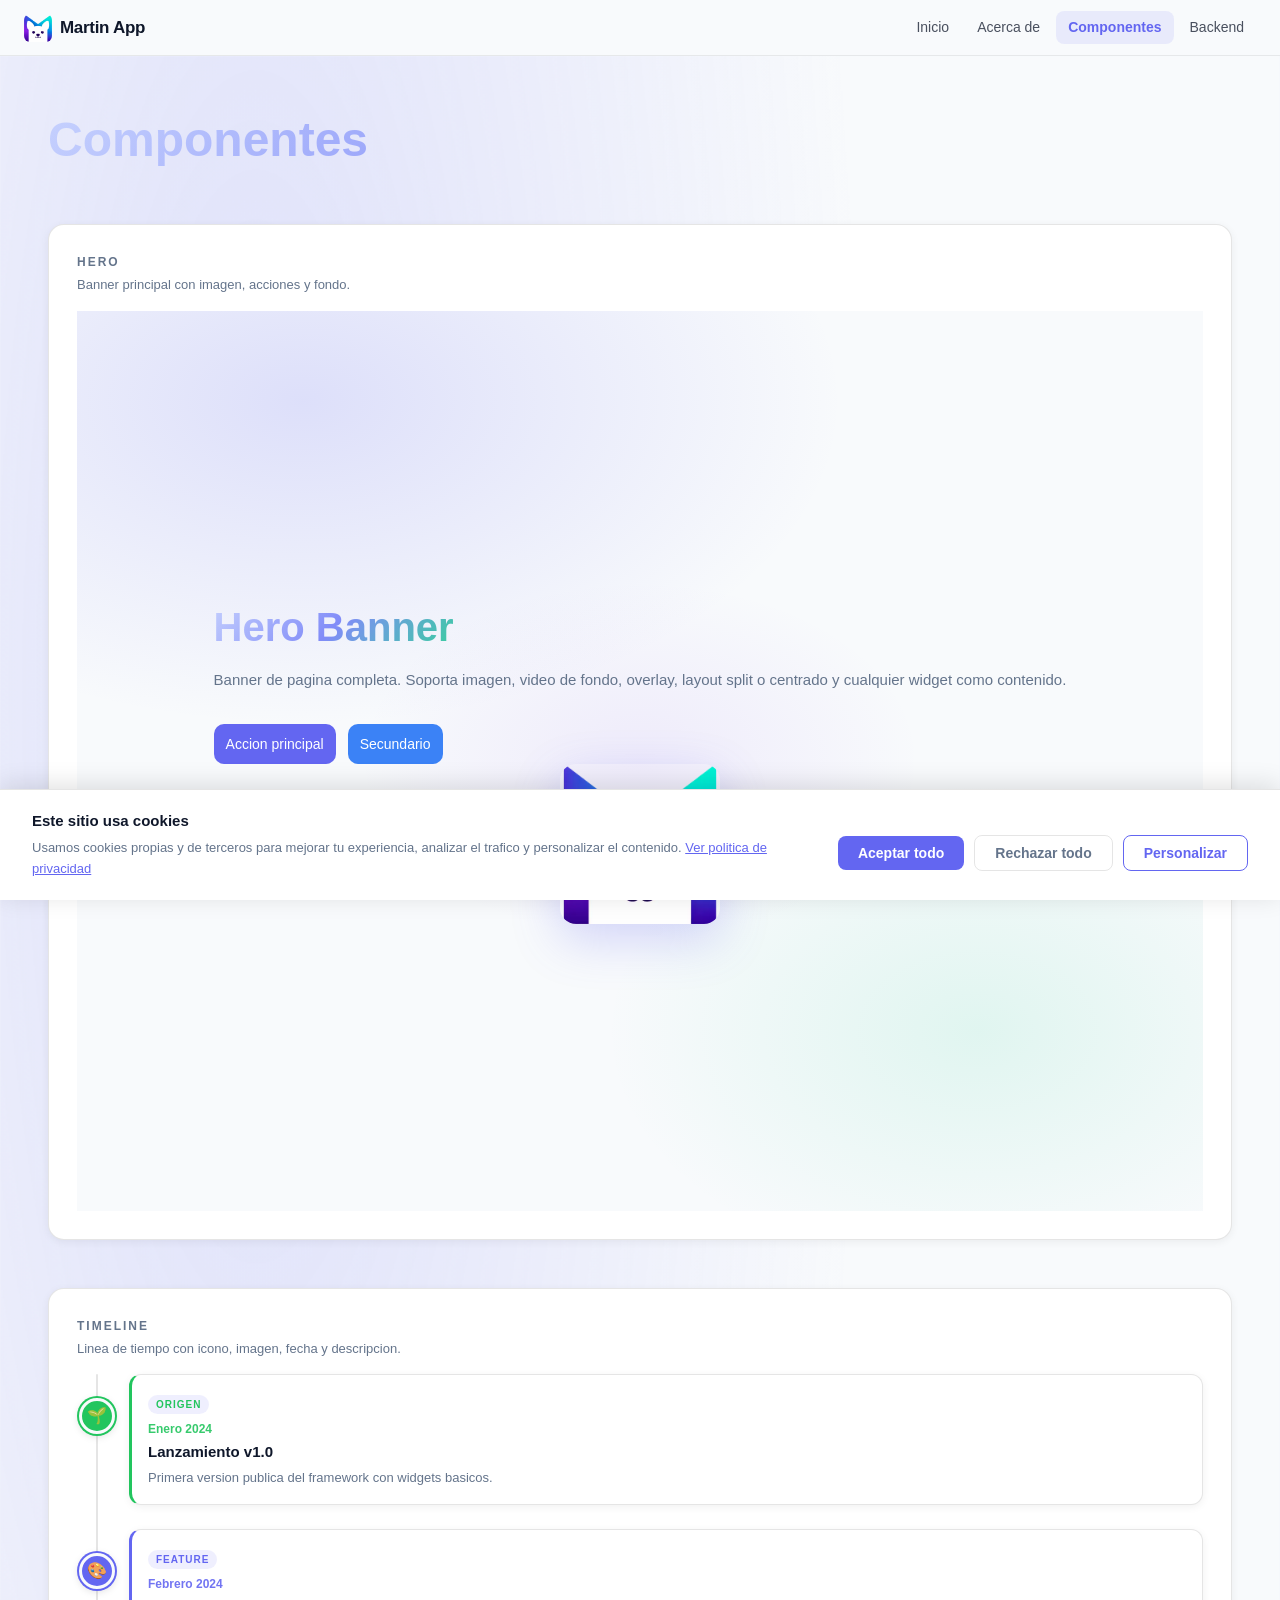
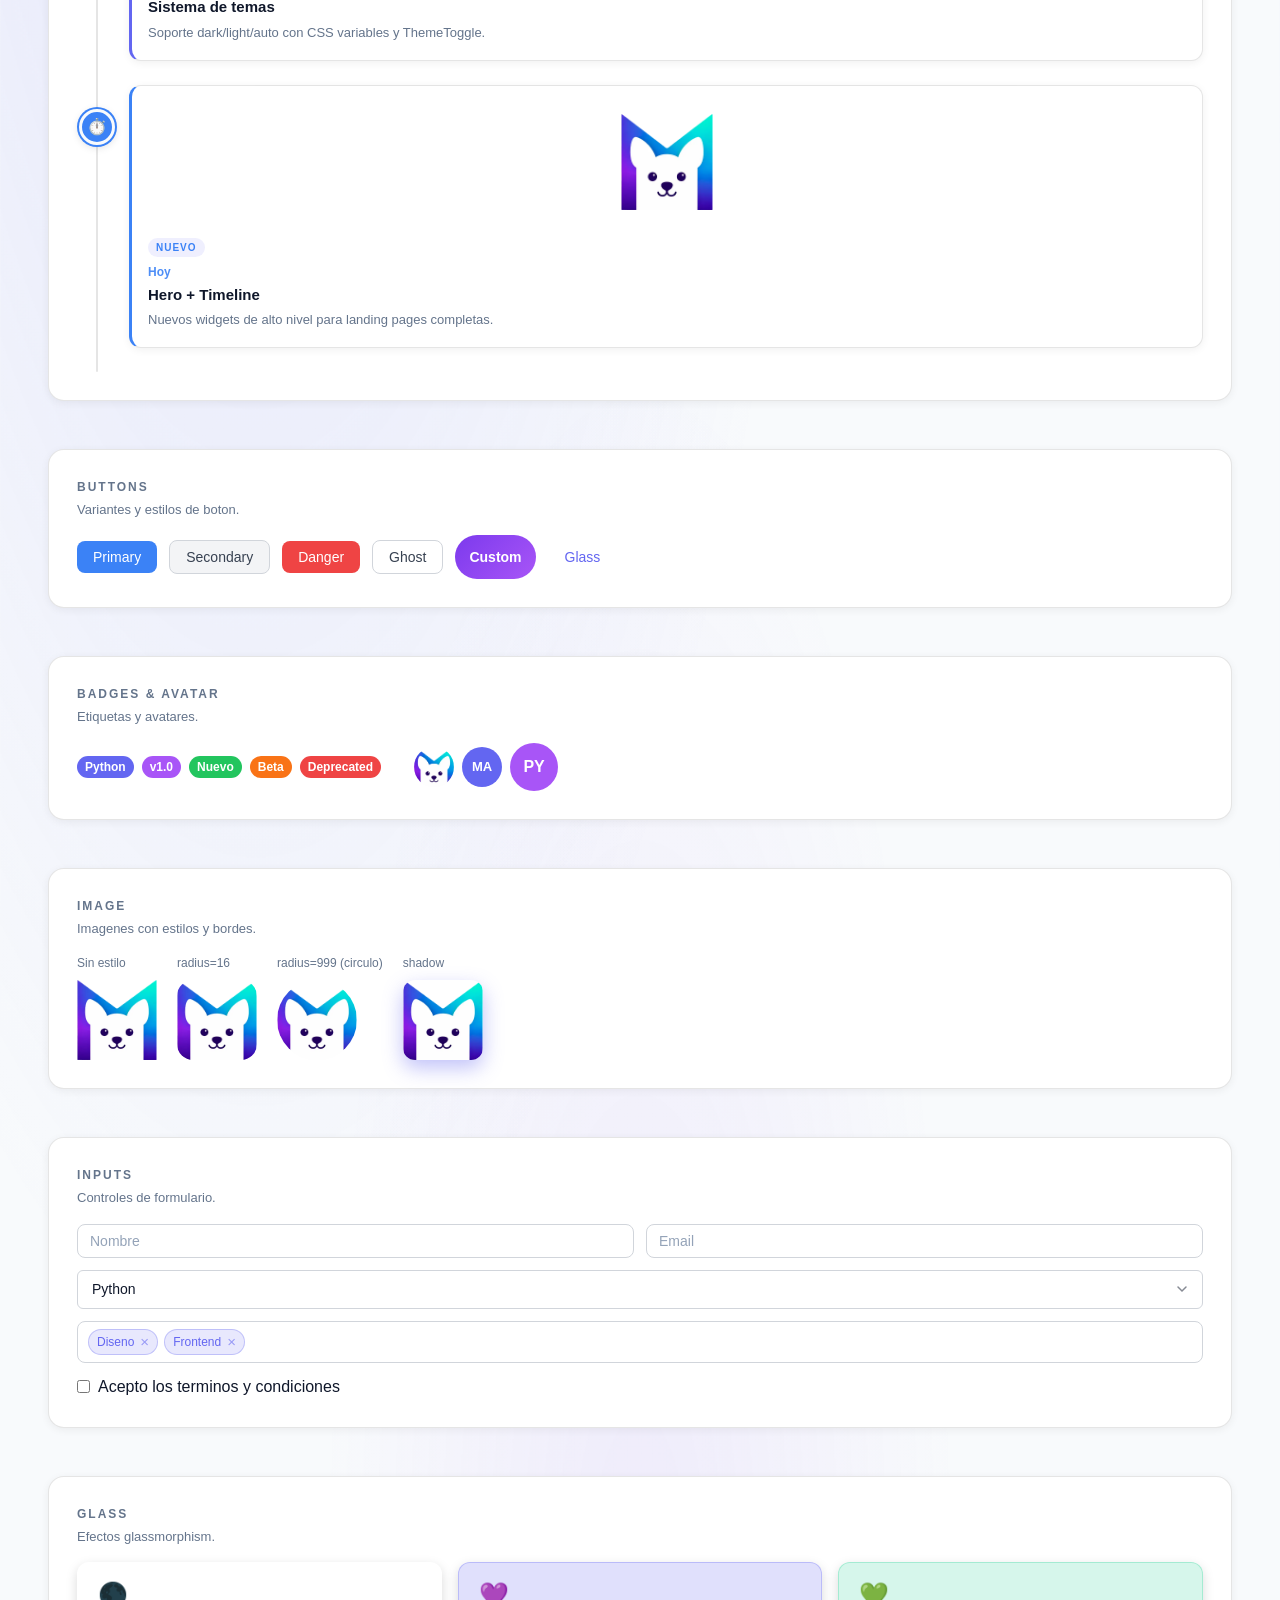
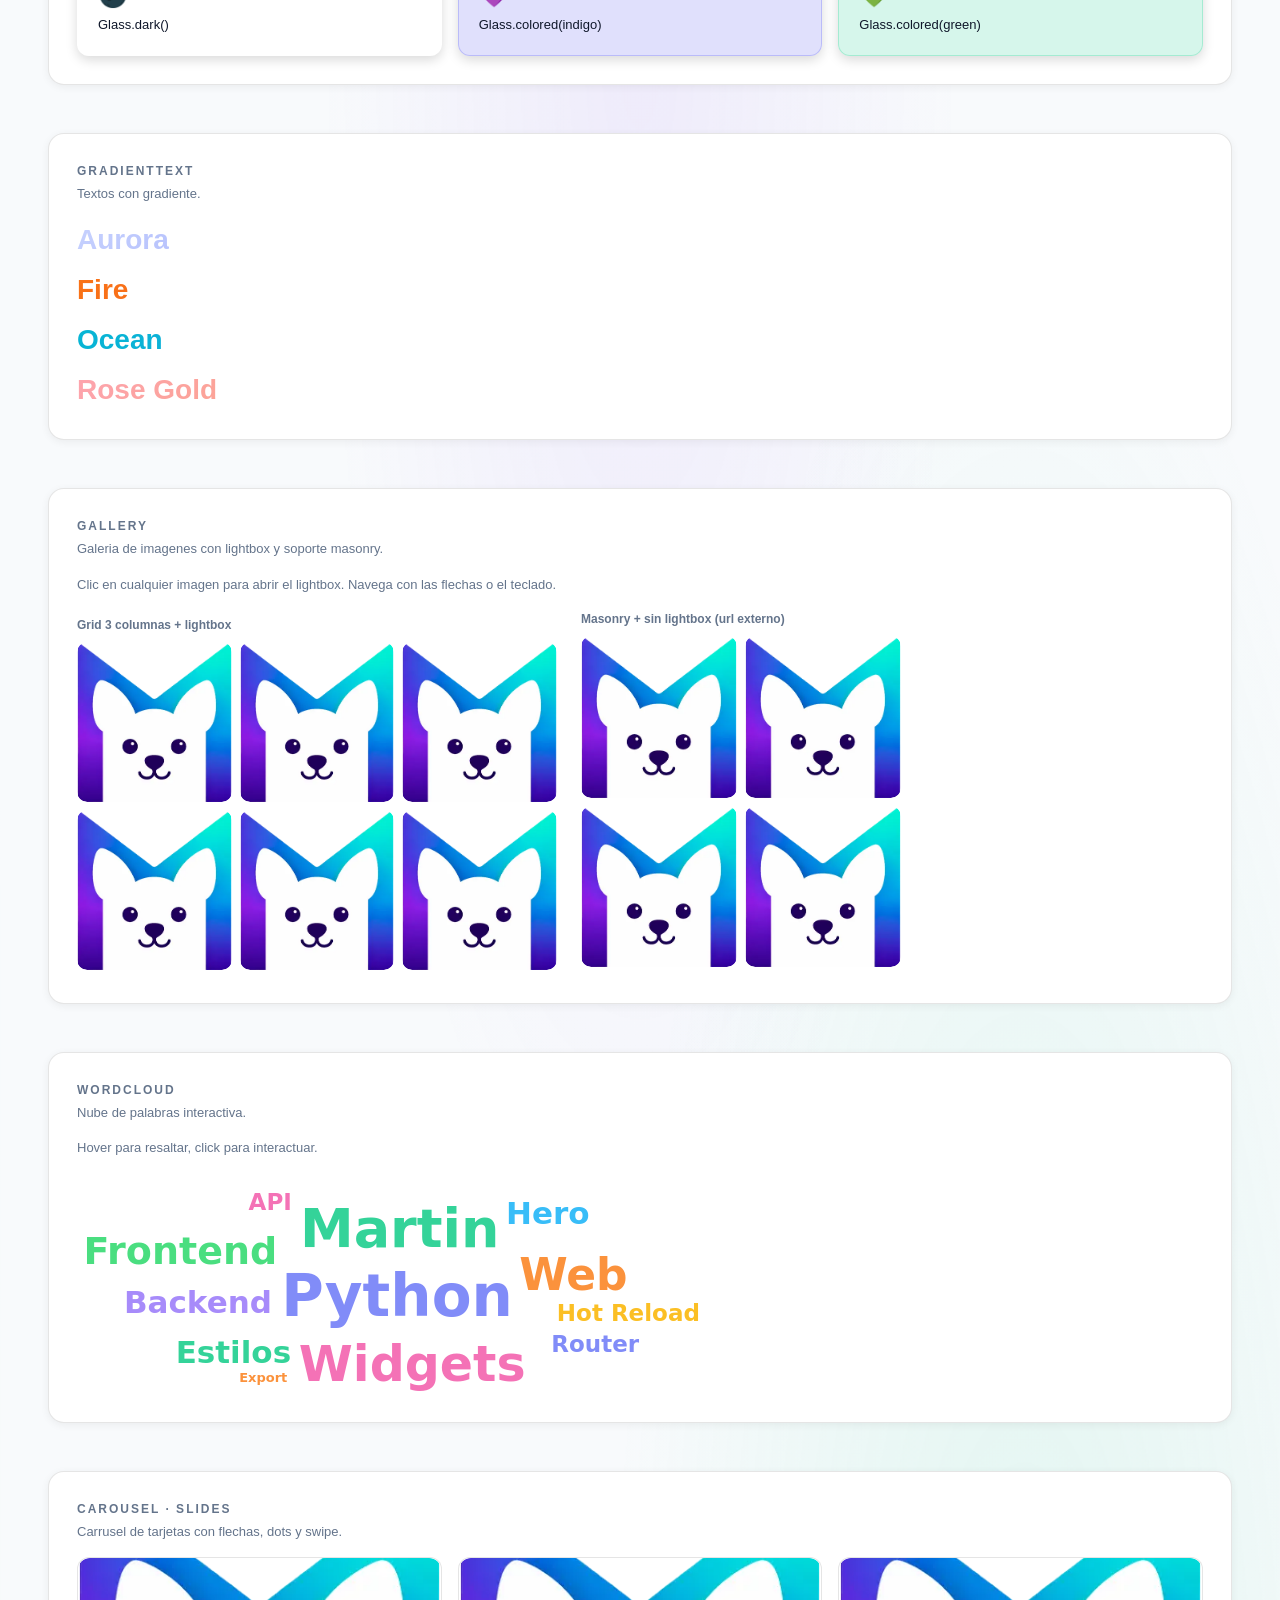
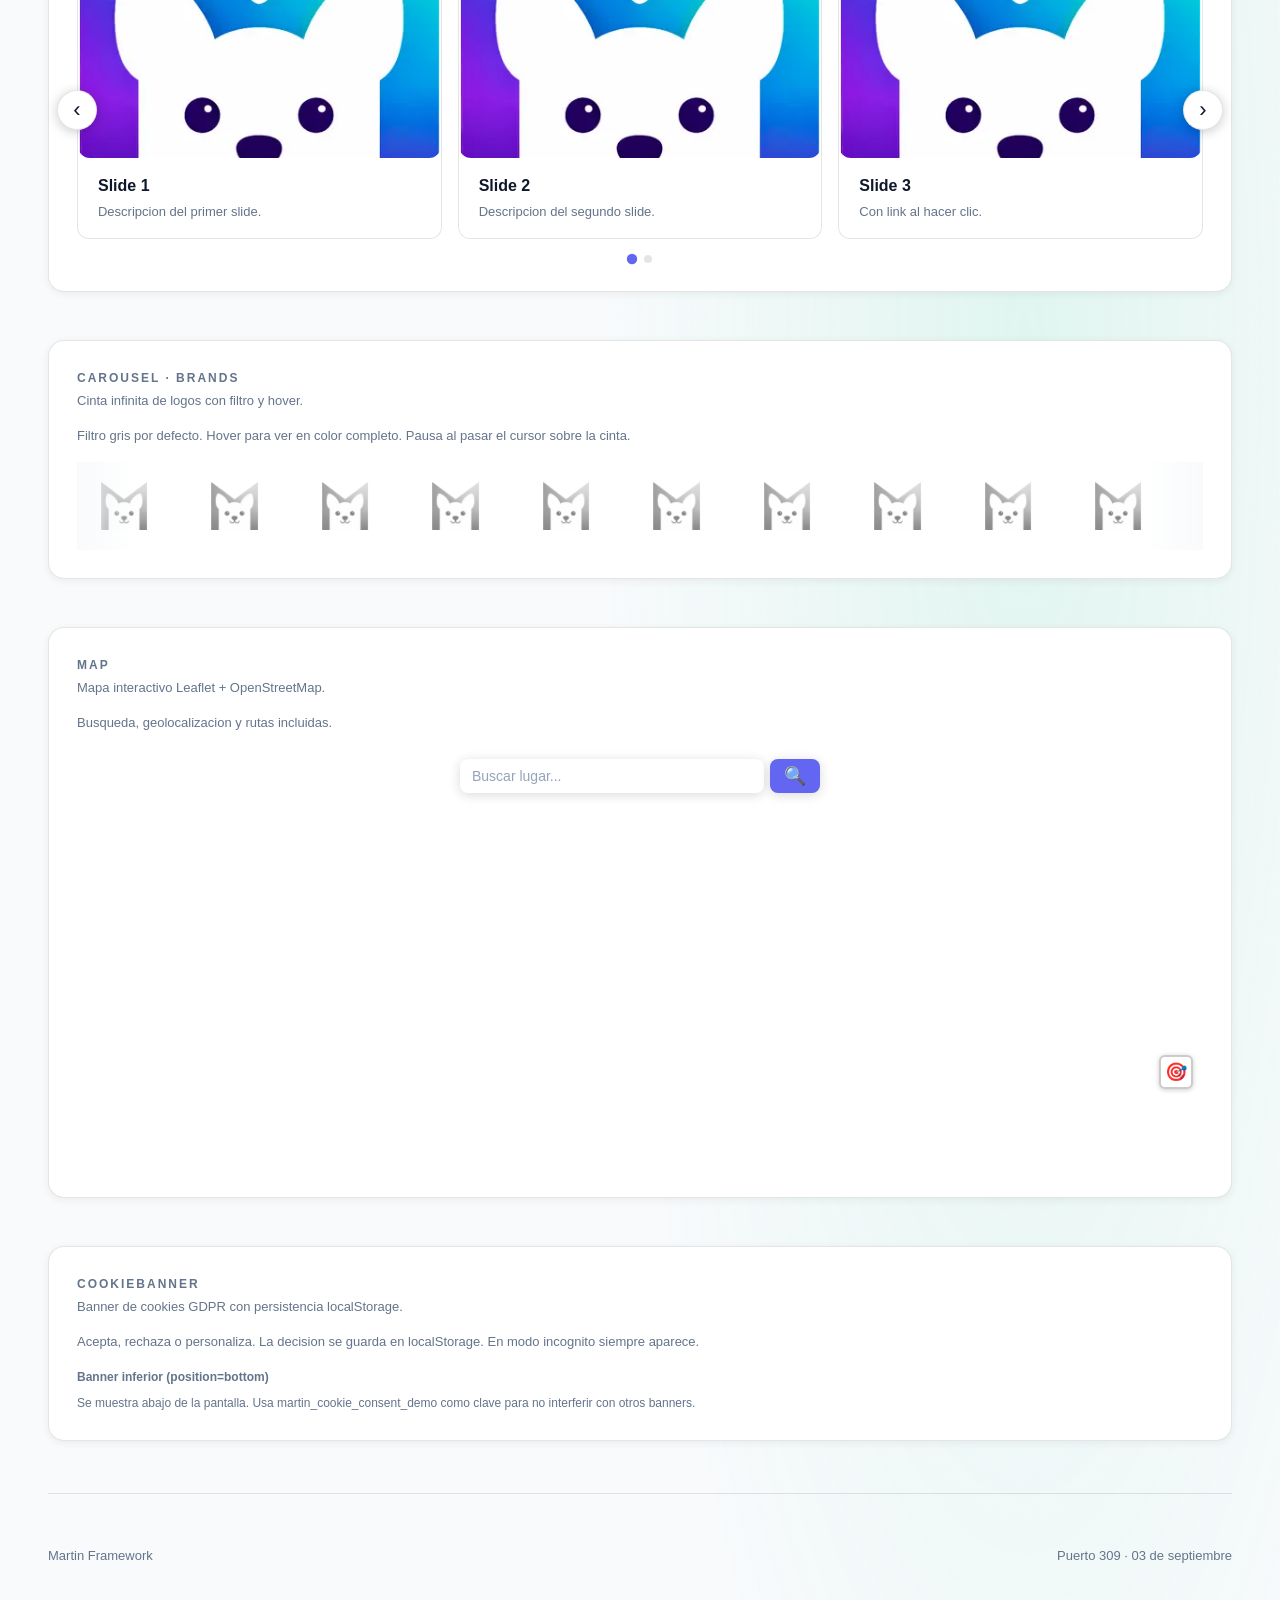
==== commit ad2c2acd: "up: TEST" ====
--- a/components.html
+++ b/components.html
@@ -30,9 +30,9 @@
   
 <nav class="martin-nav"><a href="index.html" class="mn-logo"><img src="assets/icon.webp" alt=""><span>Martin App</span></a><div class="mn-links"><a href="index.html">Inicio</a><a href="about.html">Acerca de</a><a href="components.html" class="active">Componentes</a><a href="api-example.html">Backend</a></div><button class="mn-burger" aria-label="Menú"><span></span><span></span><span></span></button><div class="mn-drawer"><a href="index.html">Inicio</a><a href="about.html">Acerca de</a><a href="components.html" class="active">Componentes</a><a href="api-example.html">Backend</a></div></nav>
   
-  <div class="m-0"><h1 class="m-1">Componentes</h1><div class="m-2"><div class="m-3"><h2 class="m-4">Hero</h2><span class="m-5">Banner principal con imagen, acciones y fondo.</span></div><div class="m-6"><div class="m-7"><div class="mn-hero-split" class="m-8"><div class="m-9"><div class="m-10"><span class="m-11">✨ Nuevo widget</span></div><div class="m-12"><h2 class="m-13">Hero Banner</h2></div><div class="m-14"><p class="m-15">Banner de pagina completa. Soporta imagen, video de fondo, overlay, layout split o centrado y cualquier widget como contenido.</p></div><div class="m-16"><button class="m-17">Accion principal</button><button class="m-18">Secundario</button></div></div><div class="m-19"><img src="assets/icon.webp" alt="" class="m-20"></div></div><style>@media(max-width:768px){.mn-hero-split{grid-template-columns:1fr!important;}}</style></div></div></div><div class="m-21"><div class="m-22"><h2 class="m-23">Timeline</h2><span class="m-24">Linea de tiempo con icono, imagen, fecha y descripcion.</span></div><div class="m-25"><div class="m-26"></div><div class="m-27"><div class="m-28">🌱</div><div class="m-29"><span class="m-30">Origen</span><br><span class="m-31">Enero 2024</span><div class="m-32">Lanzamiento v1.0</div><div class="m-33">Primera version publica del framework con widgets basicos.</div></div></div><div class="m-34"><div class="m-35">🎨</div><div class="m-36"><span class="m-37">Feature</span><br><span class="m-38">Febrero 2024</span><div class="m-39">Sistema de temas</div><div class="m-40">Soporte dark/light/auto con CSS variables y ThemeToggle.</div></div></div><div class="m-41"><div class="m-42">⏱️</div><div class="m-43"><div class="m-44"><img src="assets/icon.webp" alt="" class="m-45"></div><span class="m-46">Nuevo</span><br><span class="m-47">Hoy</span><div class="m-48">Hero + Timeline</div><div class="m-49">Nuevos widgets de alto nivel para landing pages completas.</div></div></div></div></div><div class="m-50"><div class="m-51"><h2 class="m-52">Buttons</h2><span class="m-53">Variantes y estilos de boton.</span></div><div class="m-54"><button class="m-55">Primary</button><button class="m-56">Secondary</button><button class="m-57">Danger</button><button class="m-58">Ghost</button><button class="m-59">Custom</button><button class="m-60">Glass</button></div></div><div class="m-61"><div class="m-62"><h2 class="m-63">Badges & Avatar</h2><span class="m-64">Etiquetas y avatares.</span></div><div class="m-65"><div class="m-66"><span class="m-67">Python</span><span class="m-68">v1.0</span><span class="m-69">Nuevo</span><span class="m-70">Beta</span><span class="m-71">Deprecated</span></div><div class="m-72"></div><div class="m-73"><div class="m-74"><img src="assets/icon.webp" class="m-75"></div><div class="m-76">MA</div><div class="m-77">PY</div></div></div></div><div class="m-78"><div class="m-79"><h2 class="m-80">Image</h2><span class="m-81">Imagenes con estilos y bordes.</span></div><div class="m-82"><div class="m-83"><span class="m-84">Sin estilo</span><img src="assets/icon.webp" alt="" class="m-85"></div><div class="m-86"><span class="m-87">radius=16</span><img src="assets/icon.webp" alt="" class="m-88"></div><div class="m-89"><span class="m-90">radius=999 (circulo)</span><img src="assets/icon.webp" alt="" class="m-91"></div><div class="m-92"><span class="m-93">shadow</span><img src="assets/icon.webp" alt="" class="m-94"></div></div></div><div class="m-95"><div class="m-96"><h2 class="m-97">Inputs</h2><span class="m-98">Controles de formulario.</span></div><div class="m-99"><div class="m-100"><input type="text" placeholder="Nombre" class="m-101"><input type="email" placeholder="Email" class="m-102"></div><style>#pw_select_1_list .pw-opt{color:var(--text);background:transparent;border-radius:6px;transition:background .12s}#pw_select_1_list .pw-opt:hover{background:var(--surface-2)}#pw_select_1_list .pw-opt[data-sel="1"]{background:rgba(99,102,241,0.15);color:var(--accent);font-weight:600}</style><div id="pw_select_1_wrap" class="m-103">  <input type="hidden" id="pw_select_1_val" value="py">  <div id="pw_select_1_btn" onclick="pwSelectToggle('pw_select_1')"     class="m-104">    <span id="pw_select_1_label" class="m-105">Python</span>    <svg id="pw_select_1_arrow" width="12" height="12" viewBox="0 0 12 12"          class="m-106">      <path d="M2 4l4 4 4-4" stroke="currentColor" stroke-width="1.5" fill="none" stroke-linecap="round"/>    </svg>  </div>  <div id="pw_select_1_drop"     class="m-107">    <div class="m-108">      <input id="pw_select_1_search" type="text" placeholder="Buscar..."        oninput="pwSelectFilter('pw_select_1',this.value)"        class="m-109">    </div>    <div id="pw_select_1_list" class="m-110">      <div class="pw-opt" data-val="py" data-label="Python" onclick="pwSelectPick('pw_select_1','py','Python')" data-sel="1" class="m-111">Python</div><div class="pw-opt" data-val="js" data-label="JavaScript" onclick="pwSelectPick('pw_select_1','js','JavaScript')" data-sel="0" class="m-112">JavaScript</div><div class="pw-opt" data-val="rs" data-label="Rust" onclick="pwSelectPick('pw_select_1','rs','Rust')" data-sel="0" class="m-113">Rust</div><div class="pw-opt" data-val="go" data-label="Go" onclick="pwSelectPick('pw_select_1','go','Go')" data-sel="0" class="m-114">Go</div>    </div>  </div></div><style>#pw_multi_1_list .pw-mopt:hover{background:var(--surface-2)}</style><div id="pw_multi_1_wrap" class="m-115">  <div id="pw_multi_1_box"    class="m-116">    <div id="pw_multi_1_tags" class="m-117"></div>    <input id="pw_multi_1_input" type="text"      class="m-118">  </div>  <div id="pw_multi_1_hidden"></div>  <div id="pw_multi_1_drop"    class="m-119">    <div id="pw_multi_1_list"      class="m-120">      <div class="pw-mopt" data-val="Diseno" data-label="Diseno" class="m-121">Diseno</div><div class="pw-mopt" data-val="Frontend" data-label="Frontend" class="m-122">Frontend</div><div class="pw-mopt" data-val="Backend" data-label="Backend" class="m-123">Backend</div><div class="pw-mopt" data-val="DevOps" data-label="DevOps" class="m-124">DevOps</div><div class="pw-mopt" data-val="Testing" data-label="Testing" class="m-125">Testing</div>    </div>    <div class="m-126">      <span id="pw_multi_1_clear"        class="m-127">        Limpiar todo      </span>    </div>  </div></div><label class="m-128"><input type="checkbox"><span>Acepto los terminos y condiciones</span></label></div></div><div class="m-129"><div class="m-130"><h2 class="m-131">Glass</h2><span class="m-132">Efectos glassmorphism.</span></div><div class="m-133"><div class="m-134"><span class="m-135" aria-hidden="true">🌑</span><span class="m-136">Glass.dark()</span></div><div class="m-137"><span class="m-138" aria-hidden="true">💜</span><span class="m-139">Glass.colored(indigo)</span></div><div class="m-140"><span class="m-141" aria-hidden="true">💚</span><span class="m-142">Glass.colored(green)</span></div></div></div><div class="m-143"><div class="m-144"><h2 class="m-145">GradientText</h2><span class="m-146">Textos con gradiente.</span></div><div class="m-147"><h3 class="m-148">Aurora</h3><h3 class="m-149">Fire</h3><h3 class="m-150">Ocean</h3><h3 class="m-151">Rose Gold</h3></div></div><div class="m-152"><div class="m-153"><h2 class="m-154">Gallery</h2><span class="m-155">Galeria de imagenes con lightbox y soporte masonry.</span></div><span class="m-156">Clic en cualquier imagen para abrir el lightbox. Navega con las flechas o el teclado.</span><div class="m-157"><div class="m-158"><span class="m-159">Grid 3 columnas + lightbox</span><style>@media(max-width:640px){#gal_1{grid-template-columns:repeat(2,1fr)!important;}}@media(max-width:400px){#gal_1{grid-template-columns:1fr!important;}}</style><div id="gal_1" class="m-160"><div class="m-161" onclick="_galOpen('gal_1',0)" onmouseenter="this.querySelector('[class*=_caption]')&&(this.querySelector('[class*=_caption]').style.opacity=1)" onmouseleave="this.querySelector('[class*=_caption]')&&(this.querySelector('[class*=_caption]').style.opacity=0)"><img src="assets/icon.webp" alt="Imagen 1" class="m-162" loading="lazy"><div class="m-163" class="gal_1_caption">Imagen 1</div></div><div class="m-164" onclick="_galOpen('gal_1',1)" onmouseenter="this.querySelector('[class*=_caption]')&&(this.querySelector('[class*=_caption]').style.opacity=1)" onmouseleave="this.querySelector('[class*=_caption]')&&(this.querySelector('[class*=_caption]').style.opacity=0)"><img src="assets/icon.webp" alt="Imagen 2" class="m-165" loading="lazy"><div class="m-166" class="gal_1_caption">Imagen 2</div></div><div class="m-167" onclick="_galOpen('gal_1',2)" onmouseenter="this.querySelector('[class*=_caption]')&&(this.querySelector('[class*=_caption]').style.opacity=1)" onmouseleave="this.querySelector('[class*=_caption]')&&(this.querySelector('[class*=_caption]').style.opacity=0)"><img src="assets/icon.webp" alt="Imagen 3" class="m-168" loading="lazy"><div class="m-169" class="gal_1_caption">Imagen 3</div></div><div class="m-170" onclick="_galOpen('gal_1',3)" onmouseenter="this.querySelector('[class*=_caption]')&&(this.querySelector('[class*=_caption]').style.opacity=1)" onmouseleave="this.querySelector('[class*=_caption]')&&(this.querySelector('[class*=_caption]').style.opacity=0)"><img src="assets/icon.webp" alt="Imagen 4" class="m-171" loading="lazy"><div class="m-172" class="gal_1_caption">Imagen 4</div></div><div class="m-173" onclick="_galOpen('gal_1',4)" onmouseenter="this.querySelector('[class*=_caption]')&&(this.querySelector('[class*=_caption]').style.opacity=1)" onmouseleave="this.querySelector('[class*=_caption]')&&(this.querySelector('[class*=_caption]').style.opacity=0)"><img src="assets/icon.webp" alt="Imagen 5" class="m-174" loading="lazy"><div class="m-175" class="gal_1_caption">Imagen 5</div></div><div class="m-176" onclick="_galOpen('gal_1',5)" onmouseenter="this.querySelector('[class*=_caption]')&&(this.querySelector('[class*=_caption]').style.opacity=1)" onmouseleave="this.querySelector('[class*=_caption]')&&(this.querySelector('[class*=_caption]').style.opacity=0)"><img src="assets/icon.webp" alt="Imagen 6" class="m-177" loading="lazy"><div class="m-178" class="gal_1_caption">Imagen 6</div></div></div><div id="gal_1_lb" class="m-179"><button onclick="_galClose('gal_1')" class="m-180">✕</button><button onclick="_galPrev('gal_1')" class="m-181">‹</button><button onclick="_galNext('gal_1')" class="m-182">›</button><img id="gal_1_lb_img" src="" alt="" class="m-183"><div id="gal_1_lb_info" class="m-184"><div id="gal_1_lb_title" class="m-185"></div><div id="gal_1_lb_desc" class="m-186"></div></div><div id="gal_1_lb_count" class="m-187"></div></div></div><div class="m-188"><span class="m-189">Masonry + sin lightbox (url externo)</span><div id="gal_2" class="m-190"><div class="m-191" onclick="window.open('https://github.com','_blank')" onmouseenter="this.querySelector('[class*=_caption]')&&(this.querySelector('[class*=_caption]').style.opacity=1)" onmouseleave="this.querySelector('[class*=_caption]')&&(this.querySelector('[class*=_caption]').style.opacity=0)"><img src="assets/icon.webp" alt="Link externo" class="m-192" loading="lazy"><div class="m-193" class="gal_2_caption">Link externo</div></div><div class="m-194" onmouseenter="this.querySelector('[class*=_caption]')&&(this.querySelector('[class*=_caption]').style.opacity=1)" onmouseleave="this.querySelector('[class*=_caption]')&&(this.querySelector('[class*=_caption]').style.opacity=0)"><img src="assets/icon.webp" alt="Imagen B" class="m-195" loading="lazy"><div class="m-196" class="gal_2_caption">Imagen B</div></div><div class="m-197" onmouseenter="this.querySelector('[class*=_caption]')&&(this.querySelector('[class*=_caption]').style.opacity=1)" onmouseleave="this.querySelector('[class*=_caption]')&&(this.querySelector('[class*=_caption]').style.opacity=0)"><img src="assets/icon.webp" alt="Imagen C" class="m-198" loading="lazy"><div class="m-199" class="gal_2_caption">Imagen C</div></div><div class="m-200" onmouseenter="this.querySelector('[class*=_caption]')&&(this.querySelector('[class*=_caption]').style.opacity=1)" onmouseleave="this.querySelector('[class*=_caption]')&&(this.querySelector('[class*=_caption]').style.opacity=0)"><img src="assets/icon.webp" alt="Imagen D" class="m-201" loading="lazy"><div class="m-202" class="gal_2_caption">Imagen D</div></div></div></div></div></div><div class="m-203"><div class="m-204"><h2 class="m-205">WordCloud</h2><span class="m-206">Nube de palabras interactiva.</span></div><span class="m-207">Hover para resaltar, click para interactuar.</span><div class="m-208"><canvas id="wc_1" width="640" height="220" class="m-209"></canvas><div id="wc_1_tip" class="m-210"></div></div></div><div class="m-211"><div class="m-212"><h2 class="m-213">Carousel · Slides</h2><span class="m-214">Carrusel de tarjetas con flechas, dots y swipe.</span></div><div class="m-215"><div id="car_1_viewport" class="m-216"><div id="car_1_track" class="m-217"><div data-clone="before" class="m-218"><img src="assets/icon.webp" alt="Slide 2" class="m-219" loading="lazy"><div class="m-220"><div class="m-221">Slide 2</div><div class="m-222">Descripcion del segundo slide.</div></div></div><div data-clone="before" class="m-223"><a href="https://github.com" target="_blank" rel="noopener noreferrer" class="m-224"><img src="assets/icon.webp" alt="Slide 3" class="m-225" loading="lazy"><div class="m-226"><div class="m-227">Slide 3</div><div class="m-228">Con link al hacer clic.</div></div></a></div><div data-clone="before" class="m-229"><img src="assets/icon.webp" alt="Slide 4" class="m-230" loading="lazy"><div class="m-231"><div class="m-232">Slide 4</div><div class="m-233">Descripcion del cuarto slide.</div></div></div><div id="car_1_s0" class="m-234"><img src="assets/icon.webp" alt="Slide 1" class="m-235" loading="lazy"><div class="m-236"><div class="m-237">Slide 1</div><div class="m-238">Descripcion del primer slide.</div></div></div><div id="car_1_s1" class="m-239"><img src="assets/icon.webp" alt="Slide 2" class="m-240" loading="lazy"><div class="m-241"><div class="m-242">Slide 2</div><div class="m-243">Descripcion del segundo slide.</div></div></div><div id="car_1_s2" class="m-244"><a href="https://github.com" target="_blank" rel="noopener noreferrer" class="m-245"><img src="assets/icon.webp" alt="Slide 3" class="m-246" loading="lazy"><div class="m-247"><div class="m-248">Slide 3</div><div class="m-249">Con link al hacer clic.</div></div></a></div><div id="car_1_s3" class="m-250"><img src="assets/icon.webp" alt="Slide 4" class="m-251" loading="lazy"><div class="m-252"><div class="m-253">Slide 4</div><div class="m-254">Descripcion del cuarto slide.</div></div></div><div data-clone="after" class="m-255"><img src="assets/icon.webp" alt="Slide 1" class="m-256" loading="lazy"><div class="m-257"><div class="m-258">Slide 1</div><div class="m-259">Descripcion del primer slide.</div></div></div><div data-clone="after" class="m-260"><img src="assets/icon.webp" alt="Slide 2" class="m-261" loading="lazy"><div class="m-262"><div class="m-263">Slide 2</div><div class="m-264">Descripcion del segundo slide.</div></div></div><div data-clone="after" class="m-265"><a href="https://github.com" target="_blank" rel="noopener noreferrer" class="m-266"><img src="assets/icon.webp" alt="Slide 3" class="m-267" loading="lazy"><div class="m-268"><div class="m-269">Slide 3</div><div class="m-270">Con link al hacer clic.</div></div></a></div></div></div><button id="car_1_prev" class="m-271">&#8249;</button><button id="car_1_next" class="m-272">&#8250;</button><div class="m-273"><button id="car_1_dot0" class="m-274"></button><button id="car_1_dot1" class="m-275"></button></div></div></div><div class="m-276"><div class="m-277"><h2 class="m-278">Carousel · Brands</h2><span class="m-279">Cinta infinita de logos con filtro y hover.</span></div><span class="m-280">Filtro gris por defecto. Hover para ver en color completo. Pausa al pasar el cursor sobre la cinta.</span><div id="car_2" class="m-281"><div class="m-282"></div><div class="m-283"></div><div id="car_2_track" class="m-284"><div id="car_2_g1" class="m-285"><a href="https://example.com" target="_blank" rel="noopener noreferrer" class="m-286" onmouseenter="this.querySelector('img').style.filter='none'" onmouseleave="this.querySelector('img').style.filter='grayscale(100%) opacity(0.5)'"><img src="assets/icon.webp" alt="Marca A" class="m-287"></a><div class="m-288" onmouseenter="this.querySelector('img').style.filter='none'" onmouseleave="this.querySelector('img').style.filter='grayscale(100%) opacity(0.5)'"><img src="assets/icon.webp" alt="Marca B" class="m-289"></div><a href="https://example.com" target="_blank" rel="noopener noreferrer" class="m-290" onmouseenter="this.querySelector('img').style.filter='none'" onmouseleave="this.querySelector('img').style.filter='grayscale(100%) opacity(0.5)'"><img src="assets/icon.webp" alt="Marca C" class="m-291"></a><div class="m-292" onmouseenter="this.querySelector('img').style.filter='none'" onmouseleave="this.querySelector('img').style.filter='grayscale(100%) opacity(0.5)'"><img src="assets/icon.webp" alt="Marca D" class="m-293"></div><div class="m-294" onmouseenter="this.querySelector('img').style.filter='none'" onmouseleave="this.querySelector('img').style.filter='grayscale(100%) opacity(0.5)'"><img src="assets/icon.webp" alt="Marca E" class="m-295"></div><div class="m-296" onmouseenter="this.querySelector('img').style.filter='none'" onmouseleave="this.querySelector('img').style.filter='grayscale(100%) opacity(0.5)'"><img src="assets/icon.webp" alt="Marca F" class="m-297"></div></div></div></div></div><div class="m-298"><div class="m-299"><h2 class="m-300">Map</h2><span class="m-301">Mapa interactivo Leaflet + OpenStreetMap.</span></div><span class="m-302">Busqueda, geolocalizacion y rutas incluidas.</span><div class="m-303" data-mapheight="420"><div id="map_1" class="m-304"></div><div class="m-305"><input id="map_1_q" type="text" placeholder="Buscar lugar..." class="m-306"/><button id="map_1_btn" class="m-307">&#128269;</button></div><button id="map_1_geo" title="Mi ubicación" class="m-308">&#127919;</button></div></div><div class="m-309"><div class="m-310"><h2 class="m-311">CookieBanner</h2><span class="m-312">Banner de cookies GDPR con persistencia localStorage.</span></div><span class="m-313">Acepta, rechaza o personaliza. La decision se guarda en localStorage. En modo incognito siempre aparece.</span><div class="m-314"><div class="m-315"><span class="m-316">Banner inferior (position=bottom)</span><span class="m-317">Se muestra abajo de la pantalla. Usa martin_cookie_consent_demo como clave para no interferir con otros banners.</span></div></div><div id="ckb7490608" class="m-318"><div class="m-319"><div class="m-320"><div class="m-321">Este sitio usa cookies</div><div class="m-322">Usamos cookies propias y de terceros para mejorar tu experiencia, analizar el trafico y personalizar el contenido. <a href="about.html" target="_blank" rel="noopener noreferrer" class="m-323">Ver politica de privacidad</a></div><div id="ckb7490608P" class="m-324"><div class="m-325"><div class="m-326"><div class="m-327">Necesarias<span class="m-328">Requerida</span></div><div class="m-329">Imprescindibles para el funcionamiento del sitio.</div></div><div class="m-330"><input type="checkbox" id="ckb7490608cnecessary" checked disabled data-cat="necessary" class="m-331"><div onclick="" class="m-332" id="ckb7490608cnecessaryT"><div id="ckb7490608cnecessaryK" class="m-333"></div></div></div></div><div class="m-334"><div class="m-335"><div class="m-336">Analiticas</div><div class="m-337">Nos ayudan a entender como navegas por el sitio.</div></div><div class="m-338"><input type="checkbox" id="ckb7490608canalytics" data-cat="analytics" class="m-339"><div onclick="ckb7490608T('analytics')" class="m-340" id="ckb7490608canalyticsT"><div id="ckb7490608canalyticsK" class="m-341"></div></div></div></div><div class="m-342"><div class="m-343"><div class="m-344">Marketing</div><div class="m-345">Permiten mostrarte publicidad relevante.</div></div><div class="m-346"><input type="checkbox" id="ckb7490608cmarketing" data-cat="marketing" class="m-347"><div onclick="ckb7490608T('marketing')" class="m-348" id="ckb7490608cmarketingT"><div id="ckb7490608cmarketingK" class="m-349"></div></div></div></div></div></div><div class="m-350"><button onclick="ckb7490608A()" class="m-351">Aceptar todo</button><button onclick="ckb7490608R()" class="m-352">Rechazar todo</button><button onclick="ckb7490608C()" class="m-353">Personalizar</button><button onclick="ckb7490608S()" id="ckb7490608SB" class="m-354">Guardar preferencias</button></div></div></div></div><div class="m-355"></div><div class="m-356"><span class="m-357">Martin Framework</span><span class="m-358">Puerto 309 · 03 de septiembre</span></div></div>
+  <div class="m-0"><h1 class="m-1">Componentes</h1><div class="m-2"><div class="m-3"><h2 class="m-4">Hero</h2><span class="m-5">Banner principal con imagen, acciones y fondo.</span></div><div class="m-6"><div class="m-7"><div class="mn-hero-split" class="m-8"><div class="m-9"><div class="m-10"><h2 class="m-11">Hero Banner</h2></div><div class="m-12"><p class="m-13">Banner de pagina completa. Soporta imagen, video de fondo, overlay, layout split o centrado y cualquier widget como contenido.</p></div><div class="m-14"><button class="m-15">Accion principal</button><button class="m-16">Secundario</button></div></div><div class="m-17"><img src="assets/icon.webp" alt="" class="m-18"></div></div><style>@media(max-width:768px){.mn-hero-split{grid-template-columns:1fr!important;}}</style></div></div></div><div class="m-19"><div class="m-20"><h2 class="m-21">Timeline</h2><span class="m-22">Linea de tiempo con icono, imagen, fecha y descripcion.</span></div><div class="m-23"><div class="m-24"></div><div class="m-25"><div class="m-26">🌱</div><div class="m-27"><span class="m-28">Origen</span><br><span class="m-29">Enero 2024</span><div class="m-30">Lanzamiento v1.0</div><div class="m-31">Primera version publica del framework con widgets basicos.</div></div></div><div class="m-32"><div class="m-33">🎨</div><div class="m-34"><span class="m-35">Feature</span><br><span class="m-36">Febrero 2024</span><div class="m-37">Sistema de temas</div><div class="m-38">Soporte dark/light/auto con CSS variables y ThemeToggle.</div></div></div><div class="m-39"><div class="m-40">⏱️</div><div class="m-41"><div class="m-42"><img src="assets/icon.webp" alt="" class="m-43"></div><span class="m-44">Nuevo</span><br><span class="m-45">Hoy</span><div class="m-46">Hero + Timeline</div><div class="m-47">Nuevos widgets de alto nivel para landing pages completas.</div></div></div></div></div><div class="m-48"><div class="m-49"><h2 class="m-50">Buttons</h2><span class="m-51">Variantes y estilos de boton.</span></div><div class="m-52"><button class="m-53">Primary</button><button class="m-54">Secondary</button><button class="m-55">Danger</button><button class="m-56">Ghost</button><button class="m-57">Custom</button><button class="m-58">Glass</button></div></div><div class="m-59"><div class="m-60"><h2 class="m-61">Badges & Avatar</h2><span class="m-62">Etiquetas y avatares.</span></div><div class="m-63"><div class="m-64"><span class="m-65">Python</span><span class="m-66">v1.0</span><span class="m-67">Nuevo</span><span class="m-68">Beta</span><span class="m-69">Deprecated</span></div><div class="m-70"></div><div class="m-71"><div class="m-72"><img src="assets/icon.webp" class="m-73"></div><div class="m-74">MA</div><div class="m-75">PY</div></div></div></div><div class="m-76"><div class="m-77"><h2 class="m-78">Image</h2><span class="m-79">Imagenes con estilos y bordes.</span></div><div class="m-80"><div class="m-81"><span class="m-82">Sin estilo</span><img src="assets/icon.webp" alt="" class="m-83"></div><div class="m-84"><span class="m-85">radius=16</span><img src="assets/icon.webp" alt="" class="m-86"></div><div class="m-87"><span class="m-88">radius=999 (circulo)</span><img src="assets/icon.webp" alt="" class="m-89"></div><div class="m-90"><span class="m-91">shadow</span><img src="assets/icon.webp" alt="" class="m-92"></div></div></div><div class="m-93"><div class="m-94"><h2 class="m-95">Inputs</h2><span class="m-96">Controles de formulario.</span></div><div class="m-97"><div class="m-98"><input type="text" placeholder="Nombre" class="m-99"><input type="email" placeholder="Email" class="m-100"></div><style>#pw_select_1_list .pw-opt{color:var(--text);background:transparent;border-radius:6px;transition:background .12s}#pw_select_1_list .pw-opt:hover{background:var(--surface-2)}#pw_select_1_list .pw-opt[data-sel="1"]{background:rgba(99,102,241,0.15);color:var(--accent);font-weight:600}</style><div id="pw_select_1_wrap" class="m-101">  <input type="hidden" id="pw_select_1_val" value="py">  <div id="pw_select_1_btn" onclick="pwSelectToggle('pw_select_1')"     class="m-102">    <span id="pw_select_1_label" class="m-103">Python</span>    <svg id="pw_select_1_arrow" width="12" height="12" viewBox="0 0 12 12"          class="m-104">      <path d="M2 4l4 4 4-4" stroke="currentColor" stroke-width="1.5" fill="none" stroke-linecap="round"/>    </svg>  </div>  <div id="pw_select_1_drop"     class="m-105">    <div class="m-106">      <input id="pw_select_1_search" type="text" placeholder="Buscar..."        oninput="pwSelectFilter('pw_select_1',this.value)"        class="m-107">    </div>    <div id="pw_select_1_list" class="m-108">      <div class="pw-opt" data-val="py" data-label="Python" onclick="pwSelectPick('pw_select_1','py','Python')" data-sel="1" class="m-109">Python</div><div class="pw-opt" data-val="js" data-label="JavaScript" onclick="pwSelectPick('pw_select_1','js','JavaScript')" data-sel="0" class="m-110">JavaScript</div><div class="pw-opt" data-val="rs" data-label="Rust" onclick="pwSelectPick('pw_select_1','rs','Rust')" data-sel="0" class="m-111">Rust</div><div class="pw-opt" data-val="go" data-label="Go" onclick="pwSelectPick('pw_select_1','go','Go')" data-sel="0" class="m-112">Go</div>    </div>  </div></div><style>#pw_multi_1_list .pw-mopt:hover{background:var(--surface-2)}</style><div id="pw_multi_1_wrap" class="m-113">  <div id="pw_multi_1_box"    class="m-114">    <div id="pw_multi_1_tags" class="m-115"></div>    <input id="pw_multi_1_input" type="text"      class="m-116">  </div>  <div id="pw_multi_1_hidden"></div>  <div id="pw_multi_1_drop"    class="m-117">    <div id="pw_multi_1_list"      class="m-118">      <div class="pw-mopt" data-val="Diseno" data-label="Diseno" class="m-119">Diseno</div><div class="pw-mopt" data-val="Frontend" data-label="Frontend" class="m-120">Frontend</div><div class="pw-mopt" data-val="Backend" data-label="Backend" class="m-121">Backend</div><div class="pw-mopt" data-val="DevOps" data-label="DevOps" class="m-122">DevOps</div><div class="pw-mopt" data-val="Testing" data-label="Testing" class="m-123">Testing</div>    </div>    <div class="m-124">      <span id="pw_multi_1_clear"        class="m-125">        Limpiar todo      </span>    </div>  </div></div><label class="m-126"><input type="checkbox"><span>Acepto los terminos y condiciones</span></label></div></div><div class="m-127"><div class="m-128"><h2 class="m-129">Glass</h2><span class="m-130">Efectos glassmorphism.</span></div><div class="m-131"><div class="m-132"><span class="m-133" aria-hidden="true">🌑</span><span class="m-134">Glass.dark()</span></div><div class="m-135"><span class="m-136" aria-hidden="true">💜</span><span class="m-137">Glass.colored(indigo)</span></div><div class="m-138"><span class="m-139" aria-hidden="true">💚</span><span class="m-140">Glass.colored(green)</span></div></div></div><div class="m-141"><div class="m-142"><h2 class="m-143">GradientText</h2><span class="m-144">Textos con gradiente.</span></div><div class="m-145"><h3 class="m-146">Aurora</h3><h3 class="m-147">Fire</h3><h3 class="m-148">Ocean</h3><h3 class="m-149">Rose Gold</h3></div></div><div class="m-150"><div class="m-151"><h2 class="m-152">Gallery</h2><span class="m-153">Galeria de imagenes con lightbox y soporte masonry.</span></div><span class="m-154">Clic en cualquier imagen para abrir el lightbox. Navega con las flechas o el teclado.</span><div class="m-155"><div class="m-156"><span class="m-157">Grid 3 columnas + lightbox</span><style>@media(max-width:640px){#gal_1{grid-template-columns:repeat(2,1fr)!important;}}@media(max-width:400px){#gal_1{grid-template-columns:1fr!important;}}</style><div id="gal_1" class="m-158"><div class="m-159" onclick="_galOpen('gal_1',0)" onmouseenter="this.querySelector('[class*=_caption]')&&(this.querySelector('[class*=_caption]').style.opacity=1)" onmouseleave="this.querySelector('[class*=_caption]')&&(this.querySelector('[class*=_caption]').style.opacity=0)"><img src="assets/icon.webp" alt="Imagen 1" class="m-160" loading="lazy"><div class="m-161" class="gal_1_caption">Imagen 1</div></div><div class="m-162" onclick="_galOpen('gal_1',1)" onmouseenter="this.querySelector('[class*=_caption]')&&(this.querySelector('[class*=_caption]').style.opacity=1)" onmouseleave="this.querySelector('[class*=_caption]')&&(this.querySelector('[class*=_caption]').style.opacity=0)"><img src="assets/icon.webp" alt="Imagen 2" class="m-163" loading="lazy"><div class="m-164" class="gal_1_caption">Imagen 2</div></div><div class="m-165" onclick="_galOpen('gal_1',2)" onmouseenter="this.querySelector('[class*=_caption]')&&(this.querySelector('[class*=_caption]').style.opacity=1)" onmouseleave="this.querySelector('[class*=_caption]')&&(this.querySelector('[class*=_caption]').style.opacity=0)"><img src="assets/icon.webp" alt="Imagen 3" class="m-166" loading="lazy"><div class="m-167" class="gal_1_caption">Imagen 3</div></div><div class="m-168" onclick="_galOpen('gal_1',3)" onmouseenter="this.querySelector('[class*=_caption]')&&(this.querySelector('[class*=_caption]').style.opacity=1)" onmouseleave="this.querySelector('[class*=_caption]')&&(this.querySelector('[class*=_caption]').style.opacity=0)"><img src="assets/icon.webp" alt="Imagen 4" class="m-169" loading="lazy"><div class="m-170" class="gal_1_caption">Imagen 4</div></div><div class="m-171" onclick="_galOpen('gal_1',4)" onmouseenter="this.querySelector('[class*=_caption]')&&(this.querySelector('[class*=_caption]').style.opacity=1)" onmouseleave="this.querySelector('[class*=_caption]')&&(this.querySelector('[class*=_caption]').style.opacity=0)"><img src="assets/icon.webp" alt="Imagen 5" class="m-172" loading="lazy"><div class="m-173" class="gal_1_caption">Imagen 5</div></div><div class="m-174" onclick="_galOpen('gal_1',5)" onmouseenter="this.querySelector('[class*=_caption]')&&(this.querySelector('[class*=_caption]').style.opacity=1)" onmouseleave="this.querySelector('[class*=_caption]')&&(this.querySelector('[class*=_caption]').style.opacity=0)"><img src="assets/icon.webp" alt="Imagen 6" class="m-175" loading="lazy"><div class="m-176" class="gal_1_caption">Imagen 6</div></div></div><div id="gal_1_lb" class="m-177"><button onclick="_galClose('gal_1')" class="m-178">✕</button><button onclick="_galPrev('gal_1')" class="m-179">‹</button><button onclick="_galNext('gal_1')" class="m-180">›</button><img id="gal_1_lb_img" src="" alt="" class="m-181"><div id="gal_1_lb_info" class="m-182"><div id="gal_1_lb_title" class="m-183"></div><div id="gal_1_lb_desc" class="m-184"></div></div><div id="gal_1_lb_count" class="m-185"></div></div></div><div class="m-186"><span class="m-187">Masonry + sin lightbox (url externo)</span><div id="gal_2" class="m-188"><div class="m-189" onclick="window.open('https://github.com','_blank')" onmouseenter="this.querySelector('[class*=_caption]')&&(this.querySelector('[class*=_caption]').style.opacity=1)" onmouseleave="this.querySelector('[class*=_caption]')&&(this.querySelector('[class*=_caption]').style.opacity=0)"><img src="assets/icon.webp" alt="Link externo" class="m-190" loading="lazy"><div class="m-191" class="gal_2_caption">Link externo</div></div><div class="m-192" onmouseenter="this.querySelector('[class*=_caption]')&&(this.querySelector('[class*=_caption]').style.opacity=1)" onmouseleave="this.querySelector('[class*=_caption]')&&(this.querySelector('[class*=_caption]').style.opacity=0)"><img src="assets/icon.webp" alt="Imagen B" class="m-193" loading="lazy"><div class="m-194" class="gal_2_caption">Imagen B</div></div><div class="m-195" onmouseenter="this.querySelector('[class*=_caption]')&&(this.querySelector('[class*=_caption]').style.opacity=1)" onmouseleave="this.querySelector('[class*=_caption]')&&(this.querySelector('[class*=_caption]').style.opacity=0)"><img src="assets/icon.webp" alt="Imagen C" class="m-196" loading="lazy"><div class="m-197" class="gal_2_caption">Imagen C</div></div><div class="m-198" onmouseenter="this.querySelector('[class*=_caption]')&&(this.querySelector('[class*=_caption]').style.opacity=1)" onmouseleave="this.querySelector('[class*=_caption]')&&(this.querySelector('[class*=_caption]').style.opacity=0)"><img src="assets/icon.webp" alt="Imagen D" class="m-199" loading="lazy"><div class="m-200" class="gal_2_caption">Imagen D</div></div></div></div></div></div><div class="m-201"><div class="m-202"><h2 class="m-203">WordCloud</h2><span class="m-204">Nube de palabras interactiva.</span></div><span class="m-205">Hover para resaltar, click para interactuar.</span><div class="m-206"><canvas id="wc_1" width="640" height="220" class="m-207"></canvas><div id="wc_1_tip" class="m-208"></div></div></div><div class="m-209"><div class="m-210"><h2 class="m-211">Carousel · Slides</h2><span class="m-212">Carrusel de tarjetas con flechas, dots y swipe.</span></div><div class="m-213"><div id="car_1_viewport" class="m-214"><div id="car_1_track" class="m-215"><div data-clone="before" class="m-216"><img src="assets/icon.webp" alt="Slide 2" class="m-217" loading="lazy"><div class="m-218"><div class="m-219">Slide 2</div><div class="m-220">Descripcion del segundo slide.</div></div></div><div data-clone="before" class="m-221"><a href="https://github.com" target="_blank" rel="noopener noreferrer" class="m-222"><img src="assets/icon.webp" alt="Slide 3" class="m-223" loading="lazy"><div class="m-224"><div class="m-225">Slide 3</div><div class="m-226">Con link al hacer clic.</div></div></a></div><div data-clone="before" class="m-227"><img src="assets/icon.webp" alt="Slide 4" class="m-228" loading="lazy"><div class="m-229"><div class="m-230">Slide 4</div><div class="m-231">Descripcion del cuarto slide.</div></div></div><div id="car_1_s0" class="m-232"><img src="assets/icon.webp" alt="Slide 1" class="m-233" loading="lazy"><div class="m-234"><div class="m-235">Slide 1</div><div class="m-236">Descripcion del primer slide.</div></div></div><div id="car_1_s1" class="m-237"><img src="assets/icon.webp" alt="Slide 2" class="m-238" loading="lazy"><div class="m-239"><div class="m-240">Slide 2</div><div class="m-241">Descripcion del segundo slide.</div></div></div><div id="car_1_s2" class="m-242"><a href="https://github.com" target="_blank" rel="noopener noreferrer" class="m-243"><img src="assets/icon.webp" alt="Slide 3" class="m-244" loading="lazy"><div class="m-245"><div class="m-246">Slide 3</div><div class="m-247">Con link al hacer clic.</div></div></a></div><div id="car_1_s3" class="m-248"><img src="assets/icon.webp" alt="Slide 4" class="m-249" loading="lazy"><div class="m-250"><div class="m-251">Slide 4</div><div class="m-252">Descripcion del cuarto slide.</div></div></div><div data-clone="after" class="m-253"><img src="assets/icon.webp" alt="Slide 1" class="m-254" loading="lazy"><div class="m-255"><div class="m-256">Slide 1</div><div class="m-257">Descripcion del primer slide.</div></div></div><div data-clone="after" class="m-258"><img src="assets/icon.webp" alt="Slide 2" class="m-259" loading="lazy"><div class="m-260"><div class="m-261">Slide 2</div><div class="m-262">Descripcion del segundo slide.</div></div></div><div data-clone="after" class="m-263"><a href="https://github.com" target="_blank" rel="noopener noreferrer" class="m-264"><img src="assets/icon.webp" alt="Slide 3" class="m-265" loading="lazy"><div class="m-266"><div class="m-267">Slide 3</div><div class="m-268">Con link al hacer clic.</div></div></a></div></div></div><button id="car_1_prev" class="m-269">&#8249;</button><button id="car_1_next" class="m-270">&#8250;</button><div class="m-271"><button id="car_1_dot0" class="m-272"></button><button id="car_1_dot1" class="m-273"></button></div></div></div><div class="m-274"><div class="m-275"><h2 class="m-276">Carousel · Brands</h2><span class="m-277">Cinta infinita de logos con filtro y hover.</span></div><span class="m-278">Filtro gris por defecto. Hover para ver en color completo. Pausa al pasar el cursor sobre la cinta.</span><div id="car_2" class="m-279"><div class="m-280"></div><div class="m-281"></div><div id="car_2_track" class="m-282"><div id="car_2_g1" class="m-283"><a href="https://example.com" target="_blank" rel="noopener noreferrer" class="m-284" onmouseenter="this.querySelector('img').style.filter='none'" onmouseleave="this.querySelector('img').style.filter='grayscale(100%) opacity(0.5)'"><img src="assets/icon.webp" alt="Marca A" class="m-285"></a><div class="m-286" onmouseenter="this.querySelector('img').style.filter='none'" onmouseleave="this.querySelector('img').style.filter='grayscale(100%) opacity(0.5)'"><img src="assets/icon.webp" alt="Marca B" class="m-287"></div><a href="https://example.com" target="_blank" rel="noopener noreferrer" class="m-288" onmouseenter="this.querySelector('img').style.filter='none'" onmouseleave="this.querySelector('img').style.filter='grayscale(100%) opacity(0.5)'"><img src="assets/icon.webp" alt="Marca C" class="m-289"></a><div class="m-290" onmouseenter="this.querySelector('img').style.filter='none'" onmouseleave="this.querySelector('img').style.filter='grayscale(100%) opacity(0.5)'"><img src="assets/icon.webp" alt="Marca D" class="m-291"></div><div class="m-292" onmouseenter="this.querySelector('img').style.filter='none'" onmouseleave="this.querySelector('img').style.filter='grayscale(100%) opacity(0.5)'"><img src="assets/icon.webp" alt="Marca E" class="m-293"></div><div class="m-294" onmouseenter="this.querySelector('img').style.filter='none'" onmouseleave="this.querySelector('img').style.filter='grayscale(100%) opacity(0.5)'"><img src="assets/icon.webp" alt="Marca F" class="m-295"></div></div></div></div></div><div class="m-296"><div class="m-297"><h2 class="m-298">Map</h2><span class="m-299">Mapa interactivo Leaflet + OpenStreetMap.</span></div><span class="m-300">Busqueda, geolocalizacion y rutas incluidas.</span><div class="m-301" data-mapheight="420"><div id="map_1" class="m-302"></div><div class="m-303"><input id="map_1_q" type="text" placeholder="Buscar lugar..." class="m-304"/><button id="map_1_btn" class="m-305">&#128269;</button></div><button id="map_1_geo" title="Mi ubicación" class="m-306">&#127919;</button></div></div><div class="m-307"><div class="m-308"><h2 class="m-309">CookieBanner</h2><span class="m-310">Banner de cookies GDPR con persistencia localStorage.</span></div><span class="m-311">Acepta, rechaza o personaliza. La decision se guarda en localStorage. En modo incognito siempre aparece.</span><div class="m-312"><div class="m-313"><span class="m-314">Banner inferior (position=bottom)</span><span class="m-315">Se muestra abajo de la pantalla. Usa martin_cookie_consent_demo como clave para no interferir con otros banners.</span></div></div><div id="ckb8588176" class="m-316"><div class="m-317"><div class="m-318"><div class="m-319">Este sitio usa cookies</div><div class="m-320">Usamos cookies propias y de terceros para mejorar tu experiencia, analizar el trafico y personalizar el contenido. <a href="about.html" target="_blank" rel="noopener noreferrer" class="m-321">Ver politica de privacidad</a></div><div id="ckb8588176P" class="m-322"><div class="m-323"><div class="m-324"><div class="m-325">Necesarias<span class="m-326">Requerida</span></div><div class="m-327">Imprescindibles para el funcionamiento del sitio.</div></div><div class="m-328"><input type="checkbox" id="ckb8588176cnecessary" checked disabled data-cat="necessary" class="m-329"><div onclick="" class="m-330" id="ckb8588176cnecessaryT"><div id="ckb8588176cnecessaryK" class="m-331"></div></div></div></div><div class="m-332"><div class="m-333"><div class="m-334">Analiticas</div><div class="m-335">Nos ayudan a entender como navegas por el sitio.</div></div><div class="m-336"><input type="checkbox" id="ckb8588176canalytics" data-cat="analytics" class="m-337"><div onclick="ckb8588176T('analytics')" class="m-338" id="ckb8588176canalyticsT"><div id="ckb8588176canalyticsK" class="m-339"></div></div></div></div><div class="m-340"><div class="m-341"><div class="m-342">Marketing</div><div class="m-343">Permiten mostrarte publicidad relevante.</div></div><div class="m-344"><input type="checkbox" id="ckb8588176cmarketing" data-cat="marketing" class="m-345"><div onclick="ckb8588176T('marketing')" class="m-346" id="ckb8588176cmarketingT"><div id="ckb8588176cmarketingK" class="m-347"></div></div></div></div></div></div><div class="m-348"><button onclick="ckb8588176A()" class="m-349">Aceptar todo</button><button onclick="ckb8588176R()" class="m-350">Rechazar todo</button><button onclick="ckb8588176C()" class="m-351">Personalizar</button><button onclick="ckb8588176S()" id="ckb8588176SB" class="m-352">Guardar preferencias</button></div></div></div></div><div class="m-353"></div><div class="m-354"><span class="m-355">Martin Framework</span><span class="m-356">Puerto 309 · 03 de septiembre</span></div></div>
   
-  <button id="_martin_theme_btn" onclick="window._martinCycleTheme()" title="Cambiar tema" class="m-359" onmouseover="this.style.borderColor='var(--accent)'" onmouseout="this.style.borderColor=''">&#127763;</button>
+  <button id="_martin_theme_btn" onclick="window._martinCycleTheme()" title="Cambiar tema" class="m-357" onmouseover="this.style.borderColor='var(--accent)'" onmouseout="this.style.borderColor=''">&#127763;</button>
   
   <script src="js/components.js"></script>
 </body>
--- a/css/components.css
+++ b/css/components.css
@@ -161,353 +161,351 @@
 .m-7 { position:relative;z-index:2;width:100%;display:flex;justify-content:center; }
 .m-8 { display:grid;grid-template-columns:1fr 1fr;gap:48px;align-items:center;width:100%;max-width:1100px;margin:0 auto;padding:64px 32px; }
 .m-9 { display:flex;flex-direction:column;align-items:flex-start;text-align:left; }
-.m-10 { margin-bottom:16px; }
-.m-11 { display:inline-block;font-size:12px;font-weight:700;letter-spacing:1px;text-transform:uppercase;color:var(--accent);background:rgba(99,102,241,0.12);padding:4px 12px;border-radius:999px; }
-.m-12 { margin-bottom:12px; }
-.m-13 { background: linear-gradient(135deg, #c7d2fe, #818cf8, #34d399); -webkit-background-clip: text; background-clip: text; -webkit-text-fill-color: transparent; color: transparent; font-size: 40px; font-weight: 800 }
-.m-14 { margin-bottom:32px; }
-.m-15 { font-size: 15px; color: var(--text-muted) }
-.m-16 { display:flex;flex-wrap:wrap;gap:12px;justify-content:flex-start; }
-.m-17 { background: #3b82f6; color: #fff; border: none; padding: 8px 16px; border-radius: 6px; cursor: pointer; font-size: 14px; font-weight: 500; display: inline-flex; align-items: center; gap: 6px; text-decoration: none; padding: 12px; color: white; background: #6366f1; border-radius: 10px }
-.m-18 { background: #3b82f6; color: #fff; border: none; padding: 8px 16px; border-radius: 6px; cursor: pointer; font-size: 14px; font-weight: 500; display: inline-flex; align-items: center; gap: 6px; text-decoration: none; padding: 12px; border-radius: 10px }
-.m-19 { display:flex;align-items:center;justify-content:center;flex-shrink:0; }
-.m-20 { width: 160px; height: 160px; object-fit: contain; box-shadow: 0 16px 48px rgba(99,102,241,0.25); border-radius: 16px }
-.m-21 { display: flex; flex-direction: column; gap: 16px; align-items: stretch; justify-content: flex-start; background: var(--surface); border: 1px solid var(--border); border-radius: 16px; box-shadow: 0px 2px 8px 0px rgba(0,0,0,0.06); padding: 28px }
-.m-22 { display: flex; flex-direction: column; gap: 4px; align-items: stretch; justify-content: flex-start }
-.m-23 { font-size: 12px; color: var(--text-muted); font-weight: 700; letter-spacing: 2px; text-transform: uppercase }
-.m-24 { font-size: 13px; color: var(--text-muted) }
-.m-25 { position:relative;display:flex;flex-direction:column;gap:0; }
-.m-26 { position:absolute;top:0;bottom:0;left:20px;width:2px;background:var(--border);transform:translateX(-50%);z-index:0;border-radius:2px }
-.m-27 { position:relative;display:flex;align-items:flex-start;padding-bottom:24px;min-height:64px; }
-.m-28 { position:absolute;left:20px;top:24px;transform:translate(-50%,-0%);z-index:1;width:36px;height:36px;border-radius:50%;background:#22c55e;border:3px solid var(--bg);box-shadow:0 0 0 2px #22c55e,0 2px 8px rgba(0,0,0,0.15);display:flex;align-items:center;justify-content:center;font-size:16px;line-height:1;flex-shrink:0; }
-.m-29 { margin-left:52px;margin-right:0;flex:1;background:var(--surface);border:1px solid var(--border);border-radius:12px;padding:16px;box-shadow:0 2px 8px rgba(0,0,0,0.06);border-left:3px solid #22c55e; }
-.m-30 { display:inline-block;font-size:10px;font-weight:700;letter-spacing:1px;text-transform:uppercase;color:#22c55e;background:rgba(99,102,241,0.10);padding:2px 8px;border-radius:999px;margin-bottom:6px; }
-.m-31 { font-size:12px;font-weight:600;color:#22c55e;opacity:0.9;margin-bottom:4px;display:block; }
-.m-32 { font-size:15px;font-weight:700;color:var(--text);margin-bottom:6px;line-height:1.3; }
-.m-33 { font-size:13px;color:var(--text-muted);line-height:1.6; }
-.m-34 { position:relative;display:flex;align-items:flex-start;padding-bottom:24px;min-height:64px; }
-.m-35 { position:absolute;left:20px;top:24px;transform:translate(-50%,-0%);z-index:1;width:36px;height:36px;border-radius:50%;background:#6366f1;border:3px solid var(--bg);box-shadow:0 0 0 2px #6366f1,0 2px 8px rgba(0,0,0,0.15);display:flex;align-items:center;justify-content:center;font-size:16px;line-height:1;flex-shrink:0; }
-.m-36 { margin-left:52px;margin-right:0;flex:1;background:var(--surface);border:1px solid var(--border);border-radius:12px;padding:16px;box-shadow:0 2px 8px rgba(0,0,0,0.06);border-left:3px solid #6366f1; }
-.m-37 { display:inline-block;font-size:10px;font-weight:700;letter-spacing:1px;text-transform:uppercase;color:#6366f1;background:rgba(99,102,241,0.10);padding:2px 8px;border-radius:999px;margin-bottom:6px; }
-.m-38 { font-size:12px;font-weight:600;color:#6366f1;opacity:0.9;margin-bottom:4px;display:block; }
-.m-39 { font-size:15px;font-weight:700;color:var(--text);margin-bottom:6px;line-height:1.3; }
-.m-40 { font-size:13px;color:var(--text-muted);line-height:1.6; }
-.m-41 { position:relative;display:flex;align-items:flex-start;padding-bottom:24px;min-height:64px; }
-.m-42 { position:absolute;left:20px;top:24px;transform:translate(-50%,-0%);z-index:1;width:36px;height:36px;border-radius:50%;background:#3b82f6;border:3px solid var(--bg);box-shadow:0 0 0 2px #3b82f6,0 2px 8px rgba(0,0,0,0.15);display:flex;align-items:center;justify-content:center;font-size:16px;line-height:1;flex-shrink:0; }
-.m-43 { margin-left:52px;margin-right:0;flex:1;background:var(--surface);border:1px solid var(--border);border-radius:12px;padding:16px;box-shadow:0 2px 8px rgba(0,0,0,0.06);border-left:3px solid #3b82f6; }
-.m-44 { margin-bottom:12px;border-radius:8px;overflow:hidden; }
-.m-45 { width: 100%; max-height: 120px; object-fit: contain; padding: 12px }
-.m-46 { display:inline-block;font-size:10px;font-weight:700;letter-spacing:1px;text-transform:uppercase;color:#3b82f6;background:rgba(99,102,241,0.10);padding:2px 8px;border-radius:999px;margin-bottom:6px; }
-.m-47 { font-size:12px;font-weight:600;color:#3b82f6;opacity:0.9;margin-bottom:4px;display:block; }
-.m-48 { font-size:15px;font-weight:700;color:var(--text);margin-bottom:6px;line-height:1.3; }
-.m-49 { font-size:13px;color:var(--text-muted);line-height:1.6; }
-.m-50 { display: flex; flex-direction: column; gap: 16px; align-items: stretch; justify-content: flex-start; background: var(--surface); border: 1px solid var(--border); border-radius: 16px; box-shadow: 0px 2px 8px 0px rgba(0,0,0,0.06); padding: 28px }
-.m-51 { display: flex; flex-direction: column; gap: 4px; align-items: stretch; justify-content: flex-start }
-.m-52 { font-size: 12px; color: var(--text-muted); font-weight: 700; letter-spacing: 2px; text-transform: uppercase }
-.m-53 { font-size: 13px; color: var(--text-muted) }
-.m-54 { display: flex; flex-direction: row; gap: 12px; align-items: center; justify-content: flex-start; flex-wrap: wrap }
-.m-55 { background: #3b82f6; color: #fff; border: none; padding: 8px 16px; border-radius: 6px; cursor: pointer; font-size: 14px; font-weight: 500; display: inline-flex; align-items: center; gap: 6px; text-decoration: none; border-radius: 8px }
-.m-56 { background: #f3f4f6; color: #374151; border: 1px solid #d1d5db; padding: 8px 16px; border-radius: 6px; cursor: pointer; font-size: 14px; font-weight: 500; display: inline-flex; align-items: center; gap: 6px; text-decoration: none; border-radius: 8px }
-.m-57 { background: #ef4444; color: #fff; border: none; padding: 8px 16px; border-radius: 6px; cursor: pointer; font-size: 14px; font-weight: 500; display: inline-flex; align-items: center; gap: 6px; text-decoration: none; border-radius: 8px }
-.m-58 { background: transparent; color: #374151; border: 1px solid #d1d5db; padding: 8px 16px; border-radius: 6px; cursor: pointer; font-size: 14px; font-weight: 500; display: inline-flex; align-items: center; gap: 6px; text-decoration: none; border-radius: 8px }
-.m-59 { background: #3b82f6; color: #fff; border: none; padding: 8px 16px; border-radius: 6px; cursor: pointer; font-size: 14px; font-weight: 500; display: inline-flex; align-items: center; gap: 6px; text-decoration: none; border: none; font-weight: 700; padding: 14px; color: white; background: linear-gradient(135deg,#7c3aed,#a855f7); border-radius: 999px }
-.m-60 { background: #3b82f6; color: #fff; border: none; padding: 8px 16px; border-radius: 6px; cursor: pointer; font-size: 14px; font-weight: 500; display: inline-flex; align-items: center; gap: 6px; text-decoration: none; background: rgba(255,255,255,0.08); backdrop-filter: blur(20px) saturate(180%); -webkit-backdrop-filter: blur(20px) saturate(180%); border: 1px solid rgba(255,255,255,0.12); border-radius: 8px; color: var(--accent); padding: 8px 16px }
-.m-61 { display: flex; flex-direction: column; gap: 16px; align-items: stretch; justify-content: flex-start; background: var(--surface); border: 1px solid var(--border); border-radius: 16px; box-shadow: 0px 2px 8px 0px rgba(0,0,0,0.06); padding: 28px }
-.m-62 { display: flex; flex-direction: column; gap: 4px; align-items: stretch; justify-content: flex-start }
-.m-63 { font-size: 12px; color: var(--text-muted); font-weight: 700; letter-spacing: 2px; text-transform: uppercase }
-.m-64 { font-size: 13px; color: var(--text-muted) }
-.m-65 { display: flex; flex-direction: row; gap: 16px; align-items: center; justify-content: flex-start; flex-wrap: wrap; align-items: center }
-.m-66 { display: flex; flex-direction: row; gap: 8px; align-items: center; justify-content: flex-start; flex-wrap: wrap }
-.m-67 { display:inline-block;padding:2px 8px;border-radius:9999px;font-size:12px;font-weight:600; color: white; background: #6366f1 }
-.m-68 { display:inline-block;padding:2px 8px;border-radius:9999px;font-size:12px;font-weight:600; color: white; background: #a855f7 }
-.m-69 { display:inline-block;padding:2px 8px;border-radius:9999px;font-size:12px;font-weight:600; color: white; background: #22c55e }
-.m-70 { display:inline-block;padding:2px 8px;border-radius:9999px;font-size:12px;font-weight:600; color: white; background: #f97316 }
-.m-71 { display:inline-block;padding:2px 8px;border-radius:9999px;font-size:12px;font-weight:600; color: white; background: #ef4444 }
-.m-72 { width:1px;height:100%;background:var(--border);flex-shrink:0 }
-.m-73 { display: flex; flex-direction: row; gap: 8px; align-items: center; justify-content: flex-start }
-.m-74 { overflow:hidden;display:inline-flex;align-items:center;justify-content:center;flex-shrink:0; width: 40px; height: 40px; border-radius: 999px }
-.m-75 { width:100%;height:100%;object-fit:cover }
-.m-76 { overflow:hidden;display:inline-flex;align-items:center;justify-content:center;flex-shrink:0; width: 40px; height: 40px; color: white; background: #6366f1; border-radius: 999px;background:#6366f1;color:white;font-weight:600;font-size:13px }
-.m-77 { overflow:hidden;display:inline-flex;align-items:center;justify-content:center;flex-shrink:0; width: 48px; height: 48px; color: white; background: #a855f7; border-radius: 999px;background:#a855f7;color:white;font-weight:600;font-size:16px }
-.m-78 { display: flex; flex-direction: column; gap: 16px; align-items: stretch; justify-content: flex-start; background: var(--surface); border: 1px solid var(--border); border-radius: 16px; box-shadow: 0px 2px 8px 0px rgba(0,0,0,0.06); padding: 28px }
-.m-79 { display: flex; flex-direction: column; gap: 4px; align-items: stretch; justify-content: flex-start }
-.m-80 { font-size: 12px; color: var(--text-muted); font-weight: 700; letter-spacing: 2px; text-transform: uppercase }
-.m-81 { font-size: 13px; color: var(--text-muted) }
-.m-82 { display: flex; flex-direction: row; gap: 20px; align-items: center; justify-content: flex-start; flex-wrap: wrap; align-items: flex-end }
-.m-83 { display: flex; flex-direction: column; gap: 8px; align-items: stretch; justify-content: flex-start }
-.m-84 { font-size: 12px; color: var(--text-muted) }
-.m-85 { width: 80px; height: 80px }
-.m-86 { display: flex; flex-direction: column; gap: 8px; align-items: stretch; justify-content: flex-start }
-.m-87 { font-size: 12px; color: var(--text-muted) }
-.m-88 { width: 80px; height: 80px; border-radius: 16px }
-.m-89 { display: flex; flex-direction: column; gap: 8px; align-items: stretch; justify-content: flex-start }
-.m-90 { font-size: 12px; color: var(--text-muted) }
-.m-91 { width: 80px; height: 80px; border-radius: 999px }
-.m-92 { display: flex; flex-direction: column; gap: 8px; align-items: stretch; justify-content: flex-start }
-.m-93 { font-size: 12px; color: var(--text-muted) }
-.m-94 { width: 80px; height: 80px; border-radius: 12px; box-shadow: 0px 8px 20px 0px rgba(99,102,241,0.4) }
-.m-95 { display: flex; flex-direction: column; gap: 16px; align-items: stretch; justify-content: flex-start; background: var(--surface); border: 1px solid var(--border); border-radius: 16px; box-shadow: 0px 2px 8px 0px rgba(0,0,0,0.06); padding: 28px }
-.m-96 { display: flex; flex-direction: column; gap: 4px; align-items: stretch; justify-content: flex-start }
-.m-97 { font-size: 12px; color: var(--text-muted); font-weight: 700; letter-spacing: 2px; text-transform: uppercase }
-.m-98 { font-size: 13px; color: var(--text-muted) }
-.m-99 { display: flex; flex-direction: column; gap: 12px; align-items: stretch; justify-content: flex-start }
-.m-100 { display: flex; flex-direction: row; gap: 12px; align-items: center; justify-content: flex-start }
-.m-101 { padding: 8px 12px; border: 1px solid var(--border-input); border-radius: 6px; font-size: 14px; outline: none; width: 100%; box-sizing: border-box; background: var(--input-bg); color: var(--input-color); flex: 1; border-radius: 8px }
-.m-102 { padding: 8px 12px; border: 1px solid var(--border-input); border-radius: 6px; font-size: 14px; outline: none; width: 100%; box-sizing: border-box; background: var(--input-bg); color: var(--input-color); flex: 1; border-radius: 8px }
-.m-103 { position: relative; width: 100%; font-size: 14px; border-radius: 8px }
-.m-104 { display:flex;align-items:center;justify-content:space-between;           padding:8px 14px;border:1px solid var(--border-input);border-radius:6px;           background:var(--input-bg);cursor:pointer;user-select:none;gap:8px;transition:border-color .2s }
-.m-105 { color:var(--input-color);flex:1;font-size:14px }
-.m-106 { flex-shrink:0;transition:transform .2s;opacity:0.5 }
-.m-107 { display:none;position:absolute;top:calc(100% + 6px);left:0;right:0;           z-index:9999;border:1px solid var(--border-input);border-radius:10px;           box-shadow:0 12px 40px rgba(0,0,0,0.25);overflow:hidden;           background:var(--dropdown-bg) }
-.m-108 { padding:8px 8px 6px;border-bottom:1px solid var(--border) }
-.m-109 { width:100%;padding:7px 10px;border:1px solid var(--border-input);               border-radius:6px;font-size:13px;outline:none;box-sizing:border-box;               background:var(--input-bg);color:var(--input-color) }
-.m-110 { max-height:220px;overflow-y:auto;padding:6px }
-.m-111 { padding:10px 14px;cursor:pointer;font-size:14px;font-weight:600 }
+.m-10 { margin-bottom:12px; }
+.m-11 { background: linear-gradient(135deg, #c7d2fe, #818cf8, #34d399); -webkit-background-clip: text; background-clip: text; -webkit-text-fill-color: transparent; color: transparent; font-size: 40px; font-weight: 800 }
+.m-12 { margin-bottom:32px; }
+.m-13 { font-size: 15px; color: var(--text-muted) }
+.m-14 { display:flex;flex-wrap:wrap;gap:12px;justify-content:flex-start; }
+.m-15 { background: #3b82f6; color: #fff; border: none; padding: 8px 16px; border-radius: 6px; cursor: pointer; font-size: 14px; font-weight: 500; display: inline-flex; align-items: center; gap: 6px; text-decoration: none; padding: 12px; color: white; background: #6366f1; border-radius: 10px }
+.m-16 { background: #3b82f6; color: #fff; border: none; padding: 8px 16px; border-radius: 6px; cursor: pointer; font-size: 14px; font-weight: 500; display: inline-flex; align-items: center; gap: 6px; text-decoration: none; padding: 12px; border-radius: 10px }
+.m-17 { display:flex;align-items:center;justify-content:center;flex-shrink:0; }
+.m-18 { width: 160px; height: 160px; object-fit: contain; box-shadow: 0 16px 48px rgba(99,102,241,0.25); border-radius: 16px }
+.m-19 { display: flex; flex-direction: column; gap: 16px; align-items: stretch; justify-content: flex-start; background: var(--surface); border: 1px solid var(--border); border-radius: 16px; box-shadow: 0px 2px 8px 0px rgba(0,0,0,0.06); padding: 28px }
+.m-20 { display: flex; flex-direction: column; gap: 4px; align-items: stretch; justify-content: flex-start }
+.m-21 { font-size: 12px; color: var(--text-muted); font-weight: 700; letter-spacing: 2px; text-transform: uppercase }
+.m-22 { font-size: 13px; color: var(--text-muted) }
+.m-23 { position:relative;display:flex;flex-direction:column;gap:0; }
+.m-24 { position:absolute;top:0;bottom:0;left:20px;width:2px;background:var(--border);transform:translateX(-50%);z-index:0;border-radius:2px }
+.m-25 { position:relative;display:flex;align-items:flex-start;padding-bottom:24px;min-height:64px; }
+.m-26 { position:absolute;left:20px;top:24px;transform:translate(-50%,-0%);z-index:1;width:36px;height:36px;border-radius:50%;background:#22c55e;border:3px solid var(--bg);box-shadow:0 0 0 2px #22c55e,0 2px 8px rgba(0,0,0,0.15);display:flex;align-items:center;justify-content:center;font-size:16px;line-height:1;flex-shrink:0; }
+.m-27 { margin-left:52px;margin-right:0;flex:1;background:var(--surface);border:1px solid var(--border);border-radius:12px;padding:16px;box-shadow:0 2px 8px rgba(0,0,0,0.06);border-left:3px solid #22c55e; }
+.m-28 { display:inline-block;font-size:10px;font-weight:700;letter-spacing:1px;text-transform:uppercase;color:#22c55e;background:rgba(99,102,241,0.10);padding:2px 8px;border-radius:999px;margin-bottom:6px; }
+.m-29 { font-size:12px;font-weight:600;color:#22c55e;opacity:0.9;margin-bottom:4px;display:block; }
+.m-30 { font-size:15px;font-weight:700;color:var(--text);margin-bottom:6px;line-height:1.3; }
+.m-31 { font-size:13px;color:var(--text-muted);line-height:1.6; }
+.m-32 { position:relative;display:flex;align-items:flex-start;padding-bottom:24px;min-height:64px; }
+.m-33 { position:absolute;left:20px;top:24px;transform:translate(-50%,-0%);z-index:1;width:36px;height:36px;border-radius:50%;background:#6366f1;border:3px solid var(--bg);box-shadow:0 0 0 2px #6366f1,0 2px 8px rgba(0,0,0,0.15);display:flex;align-items:center;justify-content:center;font-size:16px;line-height:1;flex-shrink:0; }
+.m-34 { margin-left:52px;margin-right:0;flex:1;background:var(--surface);border:1px solid var(--border);border-radius:12px;padding:16px;box-shadow:0 2px 8px rgba(0,0,0,0.06);border-left:3px solid #6366f1; }
+.m-35 { display:inline-block;font-size:10px;font-weight:700;letter-spacing:1px;text-transform:uppercase;color:#6366f1;background:rgba(99,102,241,0.10);padding:2px 8px;border-radius:999px;margin-bottom:6px; }
+.m-36 { font-size:12px;font-weight:600;color:#6366f1;opacity:0.9;margin-bottom:4px;display:block; }
+.m-37 { font-size:15px;font-weight:700;color:var(--text);margin-bottom:6px;line-height:1.3; }
+.m-38 { font-size:13px;color:var(--text-muted);line-height:1.6; }
+.m-39 { position:relative;display:flex;align-items:flex-start;padding-bottom:24px;min-height:64px; }
+.m-40 { position:absolute;left:20px;top:24px;transform:translate(-50%,-0%);z-index:1;width:36px;height:36px;border-radius:50%;background:#3b82f6;border:3px solid var(--bg);box-shadow:0 0 0 2px #3b82f6,0 2px 8px rgba(0,0,0,0.15);display:flex;align-items:center;justify-content:center;font-size:16px;line-height:1;flex-shrink:0; }
+.m-41 { margin-left:52px;margin-right:0;flex:1;background:var(--surface);border:1px solid var(--border);border-radius:12px;padding:16px;box-shadow:0 2px 8px rgba(0,0,0,0.06);border-left:3px solid #3b82f6; }
+.m-42 { margin-bottom:12px;border-radius:8px;overflow:hidden; }
+.m-43 { width: 100%; max-height: 120px; object-fit: contain; padding: 12px }
+.m-44 { display:inline-block;font-size:10px;font-weight:700;letter-spacing:1px;text-transform:uppercase;color:#3b82f6;background:rgba(99,102,241,0.10);padding:2px 8px;border-radius:999px;margin-bottom:6px; }
+.m-45 { font-size:12px;font-weight:600;color:#3b82f6;opacity:0.9;margin-bottom:4px;display:block; }
+.m-46 { font-size:15px;font-weight:700;color:var(--text);margin-bottom:6px;line-height:1.3; }
+.m-47 { font-size:13px;color:var(--text-muted);line-height:1.6; }
+.m-48 { display: flex; flex-direction: column; gap: 16px; align-items: stretch; justify-content: flex-start; background: var(--surface); border: 1px solid var(--border); border-radius: 16px; box-shadow: 0px 2px 8px 0px rgba(0,0,0,0.06); padding: 28px }
+.m-49 { display: flex; flex-direction: column; gap: 4px; align-items: stretch; justify-content: flex-start }
+.m-50 { font-size: 12px; color: var(--text-muted); font-weight: 700; letter-spacing: 2px; text-transform: uppercase }
+.m-51 { font-size: 13px; color: var(--text-muted) }
+.m-52 { display: flex; flex-direction: row; gap: 12px; align-items: center; justify-content: flex-start; flex-wrap: wrap }
+.m-53 { background: #3b82f6; color: #fff; border: none; padding: 8px 16px; border-radius: 6px; cursor: pointer; font-size: 14px; font-weight: 500; display: inline-flex; align-items: center; gap: 6px; text-decoration: none; border-radius: 8px }
+.m-54 { background: #f3f4f6; color: #374151; border: 1px solid #d1d5db; padding: 8px 16px; border-radius: 6px; cursor: pointer; font-size: 14px; font-weight: 500; display: inline-flex; align-items: center; gap: 6px; text-decoration: none; border-radius: 8px }
+.m-55 { background: #ef4444; color: #fff; border: none; padding: 8px 16px; border-radius: 6px; cursor: pointer; font-size: 14px; font-weight: 500; display: inline-flex; align-items: center; gap: 6px; text-decoration: none; border-radius: 8px }
+.m-56 { background: transparent; color: #374151; border: 1px solid #d1d5db; padding: 8px 16px; border-radius: 6px; cursor: pointer; font-size: 14px; font-weight: 500; display: inline-flex; align-items: center; gap: 6px; text-decoration: none; border-radius: 8px }
+.m-57 { background: #3b82f6; color: #fff; border: none; padding: 8px 16px; border-radius: 6px; cursor: pointer; font-size: 14px; font-weight: 500; display: inline-flex; align-items: center; gap: 6px; text-decoration: none; border: none; font-weight: 700; padding: 14px; color: white; background: linear-gradient(135deg,#7c3aed,#a855f7); border-radius: 999px }
+.m-58 { background: #3b82f6; color: #fff; border: none; padding: 8px 16px; border-radius: 6px; cursor: pointer; font-size: 14px; font-weight: 500; display: inline-flex; align-items: center; gap: 6px; text-decoration: none; background: rgba(255,255,255,0.08); backdrop-filter: blur(20px) saturate(180%); -webkit-backdrop-filter: blur(20px) saturate(180%); border: 1px solid rgba(255,255,255,0.12); border-radius: 8px; color: var(--accent); padding: 8px 16px }
+.m-59 { display: flex; flex-direction: column; gap: 16px; align-items: stretch; justify-content: flex-start; background: var(--surface); border: 1px solid var(--border); border-radius: 16px; box-shadow: 0px 2px 8px 0px rgba(0,0,0,0.06); padding: 28px }
+.m-60 { display: flex; flex-direction: column; gap: 4px; align-items: stretch; justify-content: flex-start }
+.m-61 { font-size: 12px; color: var(--text-muted); font-weight: 700; letter-spacing: 2px; text-transform: uppercase }
+.m-62 { font-size: 13px; color: var(--text-muted) }
+.m-63 { display: flex; flex-direction: row; gap: 16px; align-items: center; justify-content: flex-start; flex-wrap: wrap; align-items: center }
+.m-64 { display: flex; flex-direction: row; gap: 8px; align-items: center; justify-content: flex-start; flex-wrap: wrap }
+.m-65 { display:inline-block;padding:2px 8px;border-radius:9999px;font-size:12px;font-weight:600; color: white; background: #6366f1 }
+.m-66 { display:inline-block;padding:2px 8px;border-radius:9999px;font-size:12px;font-weight:600; color: white; background: #a855f7 }
+.m-67 { display:inline-block;padding:2px 8px;border-radius:9999px;font-size:12px;font-weight:600; color: white; background: #22c55e }
+.m-68 { display:inline-block;padding:2px 8px;border-radius:9999px;font-size:12px;font-weight:600; color: white; background: #f97316 }
+.m-69 { display:inline-block;padding:2px 8px;border-radius:9999px;font-size:12px;font-weight:600; color: white; background: #ef4444 }
+.m-70 { width:1px;height:100%;background:var(--border);flex-shrink:0 }
+.m-71 { display: flex; flex-direction: row; gap: 8px; align-items: center; justify-content: flex-start }
+.m-72 { overflow:hidden;display:inline-flex;align-items:center;justify-content:center;flex-shrink:0; width: 40px; height: 40px; border-radius: 999px }
+.m-73 { width:100%;height:100%;object-fit:cover }
+.m-74 { overflow:hidden;display:inline-flex;align-items:center;justify-content:center;flex-shrink:0; width: 40px; height: 40px; color: white; background: #6366f1; border-radius: 999px;background:#6366f1;color:white;font-weight:600;font-size:13px }
+.m-75 { overflow:hidden;display:inline-flex;align-items:center;justify-content:center;flex-shrink:0; width: 48px; height: 48px; color: white; background: #a855f7; border-radius: 999px;background:#a855f7;color:white;font-weight:600;font-size:16px }
+.m-76 { display: flex; flex-direction: column; gap: 16px; align-items: stretch; justify-content: flex-start; background: var(--surface); border: 1px solid var(--border); border-radius: 16px; box-shadow: 0px 2px 8px 0px rgba(0,0,0,0.06); padding: 28px }
+.m-77 { display: flex; flex-direction: column; gap: 4px; align-items: stretch; justify-content: flex-start }
+.m-78 { font-size: 12px; color: var(--text-muted); font-weight: 700; letter-spacing: 2px; text-transform: uppercase }
+.m-79 { font-size: 13px; color: var(--text-muted) }
+.m-80 { display: flex; flex-direction: row; gap: 20px; align-items: center; justify-content: flex-start; flex-wrap: wrap; align-items: flex-end }
+.m-81 { display: flex; flex-direction: column; gap: 8px; align-items: stretch; justify-content: flex-start }
+.m-82 { font-size: 12px; color: var(--text-muted) }
+.m-83 { width: 80px; height: 80px }
+.m-84 { display: flex; flex-direction: column; gap: 8px; align-items: stretch; justify-content: flex-start }
+.m-85 { font-size: 12px; color: var(--text-muted) }
+.m-86 { width: 80px; height: 80px; border-radius: 16px }
+.m-87 { display: flex; flex-direction: column; gap: 8px; align-items: stretch; justify-content: flex-start }
+.m-88 { font-size: 12px; color: var(--text-muted) }
+.m-89 { width: 80px; height: 80px; border-radius: 999px }
+.m-90 { display: flex; flex-direction: column; gap: 8px; align-items: stretch; justify-content: flex-start }
+.m-91 { font-size: 12px; color: var(--text-muted) }
+.m-92 { width: 80px; height: 80px; border-radius: 12px; box-shadow: 0px 8px 20px 0px rgba(99,102,241,0.4) }
+.m-93 { display: flex; flex-direction: column; gap: 16px; align-items: stretch; justify-content: flex-start; background: var(--surface); border: 1px solid var(--border); border-radius: 16px; box-shadow: 0px 2px 8px 0px rgba(0,0,0,0.06); padding: 28px }
+.m-94 { display: flex; flex-direction: column; gap: 4px; align-items: stretch; justify-content: flex-start }
+.m-95 { font-size: 12px; color: var(--text-muted); font-weight: 700; letter-spacing: 2px; text-transform: uppercase }
+.m-96 { font-size: 13px; color: var(--text-muted) }
+.m-97 { display: flex; flex-direction: column; gap: 12px; align-items: stretch; justify-content: flex-start }
+.m-98 { display: flex; flex-direction: row; gap: 12px; align-items: center; justify-content: flex-start }
+.m-99 { padding: 8px 12px; border: 1px solid var(--border-input); border-radius: 6px; font-size: 14px; outline: none; width: 100%; box-sizing: border-box; background: var(--input-bg); color: var(--input-color); flex: 1; border-radius: 8px }
+.m-100 { padding: 8px 12px; border: 1px solid var(--border-input); border-radius: 6px; font-size: 14px; outline: none; width: 100%; box-sizing: border-box; background: var(--input-bg); color: var(--input-color); flex: 1; border-radius: 8px }
+.m-101 { position: relative; width: 100%; font-size: 14px; border-radius: 8px }
+.m-102 { display:flex;align-items:center;justify-content:space-between;           padding:8px 14px;border:1px solid var(--border-input);border-radius:6px;           background:var(--input-bg);cursor:pointer;user-select:none;gap:8px;transition:border-color .2s }
+.m-103 { color:var(--input-color);flex:1;font-size:14px }
+.m-104 { flex-shrink:0;transition:transform .2s;opacity:0.5 }
+.m-105 { display:none;position:absolute;top:calc(100% + 6px);left:0;right:0;           z-index:9999;border:1px solid var(--border-input);border-radius:10px;           box-shadow:0 12px 40px rgba(0,0,0,0.25);overflow:hidden;           background:var(--dropdown-bg) }
+.m-106 { padding:8px 8px 6px;border-bottom:1px solid var(--border) }
+.m-107 { width:100%;padding:7px 10px;border:1px solid var(--border-input);               border-radius:6px;font-size:13px;outline:none;box-sizing:border-box;               background:var(--input-bg);color:var(--input-color) }
+.m-108 { max-height:220px;overflow-y:auto;padding:6px }
+.m-109 { padding:10px 14px;cursor:pointer;font-size:14px;font-weight:600 }
+.m-110 { padding:10px 14px;cursor:pointer;font-size:14px;font-weight:400 }
+.m-111 { padding:10px 14px;cursor:pointer;font-size:14px;font-weight:400 }
 .m-112 { padding:10px 14px;cursor:pointer;font-size:14px;font-weight:400 }
-.m-113 { padding:10px 14px;cursor:pointer;font-size:14px;font-weight:400 }
-.m-114 { padding:10px 14px;cursor:pointer;font-size:14px;font-weight:400 }
-.m-115 { position:relative;width:100%;font-size:14px;border-radius: 8px }
-.m-116 { display:flex;flex-wrap:wrap;gap:6px;align-items:center;min-height:42px;           padding:6px 10px;border:1px solid var(--border-input);border-radius:8px;           background:var(--input-bg);cursor:text;box-sizing:border-box;transition:border-color .2s }
-.m-117 { display:contents;flex-wrap:wrap;gap:6px }
-.m-118 { border:none;outline:none;font-size:14px;min-width:100px;flex:1;             padding:2px 0;background:transparent;color:var(--input-color) }
-.m-119 { display:none;position:absolute;top:calc(100% + 6px);left:0;right:0;           z-index:9999;border:1px solid var(--border-input);border-radius:10px;           box-shadow:0 12px 40px rgba(0,0,0,0.25);overflow:hidden;background:var(--dropdown-bg) }
-.m-120 { max-height:220px;overflow-y:auto;padding:6px }
-.m-121 { display:none;padding:9px 14px;cursor:pointer;font-size:14px;color:var(--text);border-radius:6px;transition:background .1s }
-.m-122 { display:none;padding:9px 14px;cursor:pointer;font-size:14px;color:var(--text);border-radius:6px;transition:background .1s }
+.m-113 { position:relative;width:100%;font-size:14px;border-radius: 8px }
+.m-114 { display:flex;flex-wrap:wrap;gap:6px;align-items:center;min-height:42px;           padding:6px 10px;border:1px solid var(--border-input);border-radius:8px;           background:var(--input-bg);cursor:text;box-sizing:border-box;transition:border-color .2s }
+.m-115 { display:contents;flex-wrap:wrap;gap:6px }
+.m-116 { border:none;outline:none;font-size:14px;min-width:100px;flex:1;             padding:2px 0;background:transparent;color:var(--input-color) }
+.m-117 { display:none;position:absolute;top:calc(100% + 6px);left:0;right:0;           z-index:9999;border:1px solid var(--border-input);border-radius:10px;           box-shadow:0 12px 40px rgba(0,0,0,0.25);overflow:hidden;background:var(--dropdown-bg) }
+.m-118 { max-height:220px;overflow-y:auto;padding:6px }
+.m-119 { display:none;padding:9px 14px;cursor:pointer;font-size:14px;color:var(--text);border-radius:6px;transition:background .1s }
+.m-120 { display:none;padding:9px 14px;cursor:pointer;font-size:14px;color:var(--text);border-radius:6px;transition:background .1s }
+.m-121 { display:block;padding:9px 14px;cursor:pointer;font-size:14px;color:var(--text);border-radius:6px;transition:background .1s }
+.m-122 { display:block;padding:9px 14px;cursor:pointer;font-size:14px;color:var(--text);border-radius:6px;transition:background .1s }
 .m-123 { display:block;padding:9px 14px;cursor:pointer;font-size:14px;color:var(--text);border-radius:6px;transition:background .1s }
-.m-124 { display:block;padding:9px 14px;cursor:pointer;font-size:14px;color:var(--text);border-radius:6px;transition:background .1s }
-.m-125 { display:block;padding:9px 14px;cursor:pointer;font-size:14px;color:var(--text);border-radius:6px;transition:background .1s }
-.m-126 { padding:6px 12px 8px;border-top:1px solid var(--border);                display:flex;justify-content:flex-end }
-.m-127 { font-size:12px;color:var(--text-muted);cursor:pointer;user-select:none }
-.m-128 { display: flex; align-items: center; gap: 8px; color: var(--text) }
-.m-129 { display: flex; flex-direction: column; gap: 16px; align-items: stretch; justify-content: flex-start; background: var(--surface); border: 1px solid var(--border); border-radius: 16px; box-shadow: 0px 2px 8px 0px rgba(0,0,0,0.06); padding: 28px }
-.m-130 { display: flex; flex-direction: column; gap: 4px; align-items: stretch; justify-content: flex-start }
-.m-131 { font-size: 12px; color: var(--text-muted); font-weight: 700; letter-spacing: 2px; text-transform: uppercase }
-.m-132 { font-size: 13px; color: var(--text-muted) }
-.m-133 { display: flex; flex-direction: row; gap: 16px; align-items: center; justify-content: flex-start; flex-wrap: wrap }
-.m-134 { display: flex; flex-direction: column; gap: 8px; align-items: stretch; justify-content: flex-start; background: rgba(255,255,255,0.08); backdrop-filter: blur(20px) saturate(180%); -webkit-backdrop-filter: blur(20px) saturate(180%); border: 1px solid rgba(255,255,255,0.12); border-radius: 12px; box-shadow: 0px 4px 12px 0px rgba(0,0,0,0.15); flex: 1; min-width: 160px; padding: 20px }
-.m-135 { font-size: 24px; line-height: 1; display:inline-flex; align-items:center }
-.m-136 { font-size: 13px; color: var(--text) }
-.m-137 { display: flex; flex-direction: column; gap: 8px; align-items: stretch; justify-content: flex-start; background: rgba(99,102,241,0.2); backdrop-filter: blur(20px) saturate(180%); -webkit-backdrop-filter: blur(20px) saturate(180%); border: 1px solid rgba(99,102,241,0.30000000000000004); border-radius: 12px; box-shadow: 0px 4px 12px 0px rgba(0,0,0,0.15); flex: 1; min-width: 160px; padding: 20px }
-.m-138 { font-size: 24px; line-height: 1; display:inline-flex; align-items:center }
-.m-139 { font-size: 13px; color: var(--text) }
-.m-140 { display: flex; flex-direction: column; gap: 8px; align-items: stretch; justify-content: flex-start; background: rgba(52,211,153,0.2); backdrop-filter: blur(20px) saturate(180%); -webkit-backdrop-filter: blur(20px) saturate(180%); border: 1px solid rgba(52,211,153,0.30000000000000004); border-radius: 12px; box-shadow: 0px 4px 12px 0px rgba(0,0,0,0.15); flex: 1; min-width: 160px; padding: 20px }
-.m-141 { font-size: 24px; line-height: 1; display:inline-flex; align-items:center }
-.m-142 { font-size: 13px; color: var(--text) }
-.m-143 { display: flex; flex-direction: column; gap: 16px; align-items: stretch; justify-content: flex-start; background: var(--surface); border: 1px solid var(--border); border-radius: 16px; box-shadow: 0px 2px 8px 0px rgba(0,0,0,0.06); padding: 28px }
-.m-144 { display: flex; flex-direction: column; gap: 4px; align-items: stretch; justify-content: flex-start }
-.m-145 { font-size: 12px; color: var(--text-muted); font-weight: 700; letter-spacing: 2px; text-transform: uppercase }
-.m-146 { font-size: 13px; color: var(--text-muted) }
-.m-147 { display: flex; flex-direction: column; gap: 8px; align-items: stretch; justify-content: flex-start }
-.m-148 { background: linear-gradient(135deg, #c7d2fe, #818cf8, #34d399); -webkit-background-clip: text; background-clip: text; -webkit-text-fill-color: transparent; color: transparent; font-size: 28px; font-weight: 800 }
-.m-149 { background: linear-gradient(135deg, #f97316, #ef4444); -webkit-background-clip: text; background-clip: text; -webkit-text-fill-color: transparent; color: transparent; font-size: 28px; font-weight: 800 }
-.m-150 { background: linear-gradient(135deg, #06b6d4, #3b82f6); -webkit-background-clip: text; background-clip: text; -webkit-text-fill-color: transparent; color: transparent; font-size: 28px; font-weight: 800 }
-.m-151 { background: linear-gradient(135deg, #fda4af, #f59e0b); -webkit-background-clip: text; background-clip: text; -webkit-text-fill-color: transparent; color: transparent; font-size: 28px; font-weight: 800 }
-.m-152 { display: flex; flex-direction: column; gap: 16px; align-items: stretch; justify-content: flex-start; background: var(--surface); border: 1px solid var(--border); border-radius: 16px; box-shadow: 0px 2px 8px 0px rgba(0,0,0,0.06); padding: 28px }
-.m-153 { display: flex; flex-direction: column; gap: 4px; align-items: stretch; justify-content: flex-start }
-.m-154 { font-size: 12px; color: var(--text-muted); font-weight: 700; letter-spacing: 2px; text-transform: uppercase }
-.m-155 { font-size: 13px; color: var(--text-muted) }
-.m-156 { font-size: 13px; color: var(--text-muted) }
-.m-157 { display: flex; flex-direction: row; gap: 24px; align-items: center; justify-content: flex-start; flex-wrap: wrap }
-.m-158 { display: flex; flex-direction: column; gap: 8px; align-items: stretch; justify-content: flex-start }
-.m-159 { font-size: 12px; color: var(--text-muted); font-weight: 600 }
-.m-160 { display:grid;grid-template-columns:repeat(3, 1fr);gap:8px;max-width: 480px; border-radius: 10px }
-.m-161 { position:relative;border-radius:10px;overflow:hidden;cursor:pointer; }
-.m-162 { width:100%;display:block;object-fit:cover;border-radius:10px;height:160px; }
-.m-163 { position:absolute;bottom:0;left:0;right:0;background:linear-gradient(transparent,rgba(0,0,0,0.65));color:#fff;font-size:13px;font-weight:600;padding:20px 10px 8px;opacity:0;transition:opacity .25s; }
-.m-164 { position:relative;border-radius:10px;overflow:hidden;cursor:pointer; }
-.m-165 { width:100%;display:block;object-fit:cover;border-radius:10px;height:160px; }
-.m-166 { position:absolute;bottom:0;left:0;right:0;background:linear-gradient(transparent,rgba(0,0,0,0.65));color:#fff;font-size:13px;font-weight:600;padding:20px 10px 8px;opacity:0;transition:opacity .25s; }
-.m-167 { position:relative;border-radius:10px;overflow:hidden;cursor:pointer; }
-.m-168 { width:100%;display:block;object-fit:cover;border-radius:10px;height:160px; }
-.m-169 { position:absolute;bottom:0;left:0;right:0;background:linear-gradient(transparent,rgba(0,0,0,0.65));color:#fff;font-size:13px;font-weight:600;padding:20px 10px 8px;opacity:0;transition:opacity .25s; }
-.m-170 { position:relative;border-radius:10px;overflow:hidden;cursor:pointer; }
-.m-171 { width:100%;display:block;object-fit:cover;border-radius:10px;height:160px; }
-.m-172 { position:absolute;bottom:0;left:0;right:0;background:linear-gradient(transparent,rgba(0,0,0,0.65));color:#fff;font-size:13px;font-weight:600;padding:20px 10px 8px;opacity:0;transition:opacity .25s; }
-.m-173 { position:relative;border-radius:10px;overflow:hidden;cursor:pointer; }
-.m-174 { width:100%;display:block;object-fit:cover;border-radius:10px;height:160px; }
-.m-175 { position:absolute;bottom:0;left:0;right:0;background:linear-gradient(transparent,rgba(0,0,0,0.65));color:#fff;font-size:13px;font-weight:600;padding:20px 10px 8px;opacity:0;transition:opacity .25s; }
-.m-176 { position:relative;border-radius:10px;overflow:hidden;cursor:pointer; }
-.m-177 { width:100%;display:block;object-fit:cover;border-radius:10px;height:160px; }
-.m-178 { position:absolute;bottom:0;left:0;right:0;background:linear-gradient(transparent,rgba(0,0,0,0.65));color:#fff;font-size:13px;font-weight:600;padding:20px 10px 8px;opacity:0;transition:opacity .25s; }
-.m-179 { display:none;position:fixed;top:0;left:0;width:100%;height:100%;background:rgba(0,0,0,0.92);z-index:9999;align-items:center;justify-content:center;flex-direction:column; }
-.m-180 { position:absolute;top:20px;right:24px;background:none;border:none;color:#fff;font-size:28px;cursor:pointer;line-height:1;z-index:1; }
-.m-181 { position:absolute;left:16px;top:50%;transform:translateY(-50%);background:rgba(255,255,255,0.1);border:none;color:#fff;font-size:28px;width:48px;height:48px;border-radius:50%;cursor:pointer;backdrop-filter:blur(8px); }
-.m-182 { position:absolute;right:16px;top:50%;transform:translateY(-50%);background:rgba(255,255,255,0.1);border:none;color:#fff;font-size:28px;width:48px;height:48px;border-radius:50%;cursor:pointer;backdrop-filter:blur(8px); }
-.m-183 { max-width:90vw;max-height:75vh;object-fit:contain;border-radius:8px;box-shadow:0 8px 48px rgba(0,0,0,0.6); }
-.m-184 { text-align:center;margin-top:16px;max-width:600px;padding:0 24px; }
-.m-185 { color:#fff;font-size:17px;font-weight:700;margin-bottom:6px; }
-.m-186 { color:rgba(255,255,255,0.7);font-size:14px;line-height:1.6; }
-.m-187 { position:absolute;bottom:20px;left:50%;transform:translateX(-50%);color:rgba(255,255,255,0.5);font-size:13px; }
-.m-188 { display: flex; flex-direction: column; gap: 8px; align-items: stretch; justify-content: flex-start }
-.m-189 { font-size: 12px; color: var(--text-muted); font-weight: 600 }
-.m-190 { column-count:2;column-gap:8px;max-width: 320px; border-radius: 10px }
-.m-191 { position:relative;break-inside:avoid;margin-bottom:8px;border-radius:10px;overflow:hidden;cursor:pointer; }
-.m-192 { width:100%;display:block;object-fit:cover;border-radius:10px;height:auto; }
-.m-193 { position:absolute;bottom:0;left:0;right:0;background:linear-gradient(transparent,rgba(0,0,0,0.65));color:#fff;font-size:13px;font-weight:600;padding:20px 10px 8px;opacity:0;transition:opacity .25s; }
-.m-194 { position:relative;break-inside:avoid;margin-bottom:8px;border-radius:10px;overflow:hidden;cursor:default; }
-.m-195 { width:100%;display:block;object-fit:cover;border-radius:10px;height:auto; }
-.m-196 { position:absolute;bottom:0;left:0;right:0;background:linear-gradient(transparent,rgba(0,0,0,0.65));color:#fff;font-size:13px;font-weight:600;padding:20px 10px 8px;opacity:0;transition:opacity .25s; }
-.m-197 { position:relative;break-inside:avoid;margin-bottom:8px;border-radius:10px;overflow:hidden;cursor:default; }
-.m-198 { width:100%;display:block;object-fit:cover;border-radius:10px;height:auto; }
-.m-199 { position:absolute;bottom:0;left:0;right:0;background:linear-gradient(transparent,rgba(0,0,0,0.65));color:#fff;font-size:13px;font-weight:600;padding:20px 10px 8px;opacity:0;transition:opacity .25s; }
-.m-200 { position:relative;break-inside:avoid;margin-bottom:8px;border-radius:10px;overflow:hidden;cursor:default; }
-.m-201 { width:100%;display:block;object-fit:cover;border-radius:10px;height:auto; }
-.m-202 { position:absolute;bottom:0;left:0;right:0;background:linear-gradient(transparent,rgba(0,0,0,0.65));color:#fff;font-size:13px;font-weight:600;padding:20px 10px 8px;opacity:0;transition:opacity .25s; }
-.m-203 { display: flex; flex-direction: column; gap: 16px; align-items: stretch; justify-content: flex-start; background: var(--surface); border: 1px solid var(--border); border-radius: 16px; box-shadow: 0px 2px 8px 0px rgba(0,0,0,0.06); padding: 28px }
-.m-204 { display: flex; flex-direction: column; gap: 4px; align-items: stretch; justify-content: flex-start }
-.m-205 { font-size: 12px; color: var(--text-muted); font-weight: 700; letter-spacing: 2px; text-transform: uppercase }
-.m-206 { font-size: 13px; color: var(--text-muted) }
-.m-207 { font-size: 13px; color: var(--text-muted) }
-.m-208 { display:inline-block;max-width:100%;position:relative }
-.m-209 { max-width:100%;border-radius:12px;cursor:default;display:block }
-.m-210 { display:none;position:absolute;pointer-events:none;padding:5px 10px;background:rgba(0,0,0,0.75);color:#fff;border-radius:6px;font-size:12px;white-space:nowrap;transform:translate(-50%,-100%);margin-top:-6px;z-index:99 }
-.m-211 { display: flex; flex-direction: column; gap: 16px; align-items: stretch; justify-content: flex-start; background: var(--surface); border: 1px solid var(--border); border-radius: 16px; box-shadow: 0px 2px 8px 0px rgba(0,0,0,0.06); padding: 28px }
-.m-212 { display: flex; flex-direction: column; gap: 4px; align-items: stretch; justify-content: flex-start }
-.m-213 { font-size: 12px; color: var(--text-muted); font-weight: 700; letter-spacing: 2px; text-transform: uppercase }
-.m-214 { font-size: 13px; color: var(--text-muted) }
-.m-215 { position:relative;overflow:visible;border-radius: 12px }
-.m-216 { overflow:hidden;position:relative; }
-.m-217 { display:flex;gap:16px;will-change:transform; }
-.m-218 { flex-shrink:0;width:calc((100% - 32px) / 3);background:var(--surface);border:1px solid var(--border);overflow:hidden;border-radius:12px; }
-.m-219 { width:100%;height:200px;object-fit:cover;display:block;border-radius:12px; }
-.m-220 { padding:16px 20px; }
-.m-221 { font-size:16px;font-weight:700;color:var(--text);margin-bottom:4px; }
-.m-222 { font-size:13px;color:var(--text-muted);line-height:1.5; }
-.m-223 { flex-shrink:0;width:calc((100% - 32px) / 3);background:var(--surface);border:1px solid var(--border);overflow:hidden;border-radius:12px; }
-.m-224 { display:block;text-decoration:none; }
-.m-225 { width:100%;height:200px;object-fit:cover;display:block;border-radius:12px; }
-.m-226 { padding:16px 20px; }
-.m-227 { font-size:16px;font-weight:700;color:var(--text);margin-bottom:4px; }
-.m-228 { font-size:13px;color:var(--text-muted);line-height:1.5; }
-.m-229 { flex-shrink:0;width:calc((100% - 32px) / 3);background:var(--surface);border:1px solid var(--border);overflow:hidden;border-radius:12px; }
-.m-230 { width:100%;height:200px;object-fit:cover;display:block;border-radius:12px; }
-.m-231 { padding:16px 20px; }
-.m-232 { font-size:16px;font-weight:700;color:var(--text);margin-bottom:4px; }
-.m-233 { font-size:13px;color:var(--text-muted);line-height:1.5; }
-.m-234 { flex-shrink:0;width:calc((100% - 32px) / 3);background:var(--surface);border:1px solid var(--border);overflow:hidden;border-radius:12px; }
-.m-235 { width:100%;height:200px;object-fit:cover;display:block;border-radius:12px; }
-.m-236 { padding:16px 20px; }
-.m-237 { font-size:16px;font-weight:700;color:var(--text);margin-bottom:4px; }
-.m-238 { font-size:13px;color:var(--text-muted);line-height:1.5; }
-.m-239 { flex-shrink:0;width:calc((100% - 32px) / 3);background:var(--surface);border:1px solid var(--border);overflow:hidden;border-radius:12px; }
-.m-240 { width:100%;height:200px;object-fit:cover;display:block;border-radius:12px; }
-.m-241 { padding:16px 20px; }
-.m-242 { font-size:16px;font-weight:700;color:var(--text);margin-bottom:4px; }
-.m-243 { font-size:13px;color:var(--text-muted);line-height:1.5; }
-.m-244 { flex-shrink:0;width:calc((100% - 32px) / 3);background:var(--surface);border:1px solid var(--border);overflow:hidden;border-radius:12px; }
-.m-245 { display:block;text-decoration:none; }
-.m-246 { width:100%;height:200px;object-fit:cover;display:block;border-radius:12px; }
-.m-247 { padding:16px 20px; }
-.m-248 { font-size:16px;font-weight:700;color:var(--text);margin-bottom:4px; }
-.m-249 { font-size:13px;color:var(--text-muted);line-height:1.5; }
-.m-250 { flex-shrink:0;width:calc((100% - 32px) / 3);background:var(--surface);border:1px solid var(--border);overflow:hidden;border-radius:12px; }
-.m-251 { width:100%;height:200px;object-fit:cover;display:block;border-radius:12px; }
-.m-252 { padding:16px 20px; }
-.m-253 { font-size:16px;font-weight:700;color:var(--text);margin-bottom:4px; }
-.m-254 { font-size:13px;color:var(--text-muted);line-height:1.5; }
-.m-255 { flex-shrink:0;width:calc((100% - 32px) / 3);background:var(--surface);border:1px solid var(--border);overflow:hidden;border-radius:12px; }
-.m-256 { width:100%;height:200px;object-fit:cover;display:block;border-radius:12px; }
-.m-257 { padding:16px 20px; }
-.m-258 { font-size:16px;font-weight:700;color:var(--text);margin-bottom:4px; }
-.m-259 { font-size:13px;color:var(--text-muted);line-height:1.5; }
-.m-260 { flex-shrink:0;width:calc((100% - 32px) / 3);background:var(--surface);border:1px solid var(--border);overflow:hidden;border-radius:12px; }
-.m-261 { width:100%;height:200px;object-fit:cover;display:block;border-radius:12px; }
-.m-262 { padding:16px 20px; }
-.m-263 { font-size:16px;font-weight:700;color:var(--text);margin-bottom:4px; }
-.m-264 { font-size:13px;color:var(--text-muted);line-height:1.5; }
-.m-265 { flex-shrink:0;width:calc((100% - 32px) / 3);background:var(--surface);border:1px solid var(--border);overflow:hidden;border-radius:12px; }
-.m-266 { display:block;text-decoration:none; }
-.m-267 { width:100%;height:200px;object-fit:cover;display:block;border-radius:12px; }
-.m-268 { padding:16px 20px; }
-.m-269 { font-size:16px;font-weight:700;color:var(--text);margin-bottom:4px; }
-.m-270 { font-size:13px;color:var(--text-muted);line-height:1.5; }
-.m-271 { position:absolute;top:50%;transform:translateY(-50%);background:var(--surface);border:1px solid var(--border);color:var(--text);width:40px;height:40px;border-radius:50%;cursor:pointer;font-size:22px;display:flex;align-items:center;justify-content:center;z-index:4;transition:background .2s;box-shadow:0 2px 12px rgba(0,0,0,0.2);left:-20px; }
-.m-272 { position:absolute;top:50%;transform:translateY(-50%);background:var(--surface);border:1px solid var(--border);color:var(--text);width:40px;height:40px;border-radius:50%;cursor:pointer;font-size:22px;display:flex;align-items:center;justify-content:center;z-index:4;transition:background .2s;box-shadow:0 2px 12px rgba(0,0,0,0.2);right:-20px; }
-.m-273 { display:flex;justify-content:center;gap:8px;margin-top:16px; }
-.m-274 { width:8px;height:8px;border-radius:50%;border:none;cursor:pointer;transition:all .25s;padding:0;background:var(--accent);transform:scale(1.3); }
-.m-275 { width:8px;height:8px;border-radius:50%;border:none;cursor:pointer;transition:all .25s;padding:0;background:var(--border); }
-.m-276 { display: flex; flex-direction: column; gap: 16px; align-items: stretch; justify-content: flex-start; background: var(--surface); border: 1px solid var(--border); border-radius: 16px; box-shadow: 0px 2px 8px 0px rgba(0,0,0,0.06); padding: 28px }
-.m-277 { display: flex; flex-direction: column; gap: 4px; align-items: stretch; justify-content: flex-start }
-.m-278 { font-size: 12px; color: var(--text-muted); font-weight: 700; letter-spacing: 2px; text-transform: uppercase }
-.m-279 { font-size: 13px; color: var(--text-muted) }
-.m-280 { font-size: 13px; color: var(--text-muted) }
-.m-281 { width:100%;overflow:hidden;position:relative; }
-.m-282 { position:absolute;top:0;left:0;bottom:0;width:60px;background:linear-gradient(to right,var(--bg,#0d1117),transparent);z-index:2;pointer-events:none; }
-.m-283 { position:absolute;top:0;right:0;bottom:0;width:60px;background:linear-gradient(to left,var(--bg,#0d1117),transparent);z-index:2;pointer-events:none; }
-.m-284 { display:flex;align-items:center;padding:20px 0;will-change:transform; }
-.m-285 { display:flex;align-items:center;flex-shrink:0; }
-.m-286 { display:inline-flex;align-items:center;flex-shrink:0;padding:0 32px;text-decoration:none; }
+.m-124 { padding:6px 12px 8px;border-top:1px solid var(--border);                display:flex;justify-content:flex-end }
+.m-125 { font-size:12px;color:var(--text-muted);cursor:pointer;user-select:none }
+.m-126 { display: flex; align-items: center; gap: 8px; color: var(--text) }
+.m-127 { display: flex; flex-direction: column; gap: 16px; align-items: stretch; justify-content: flex-start; background: var(--surface); border: 1px solid var(--border); border-radius: 16px; box-shadow: 0px 2px 8px 0px rgba(0,0,0,0.06); padding: 28px }
+.m-128 { display: flex; flex-direction: column; gap: 4px; align-items: stretch; justify-content: flex-start }
+.m-129 { font-size: 12px; color: var(--text-muted); font-weight: 700; letter-spacing: 2px; text-transform: uppercase }
+.m-130 { font-size: 13px; color: var(--text-muted) }
+.m-131 { display: flex; flex-direction: row; gap: 16px; align-items: center; justify-content: flex-start; flex-wrap: wrap }
+.m-132 { display: flex; flex-direction: column; gap: 8px; align-items: stretch; justify-content: flex-start; background: rgba(255,255,255,0.08); backdrop-filter: blur(20px) saturate(180%); -webkit-backdrop-filter: blur(20px) saturate(180%); border: 1px solid rgba(255,255,255,0.12); border-radius: 12px; box-shadow: 0px 4px 12px 0px rgba(0,0,0,0.15); flex: 1; min-width: 160px; padding: 20px }
+.m-133 { font-size: 24px; line-height: 1; display:inline-flex; align-items:center }
+.m-134 { font-size: 13px; color: var(--text) }
+.m-135 { display: flex; flex-direction: column; gap: 8px; align-items: stretch; justify-content: flex-start; background: rgba(99,102,241,0.2); backdrop-filter: blur(20px) saturate(180%); -webkit-backdrop-filter: blur(20px) saturate(180%); border: 1px solid rgba(99,102,241,0.30000000000000004); border-radius: 12px; box-shadow: 0px 4px 12px 0px rgba(0,0,0,0.15); flex: 1; min-width: 160px; padding: 20px }
+.m-136 { font-size: 24px; line-height: 1; display:inline-flex; align-items:center }
+.m-137 { font-size: 13px; color: var(--text) }
+.m-138 { display: flex; flex-direction: column; gap: 8px; align-items: stretch; justify-content: flex-start; background: rgba(52,211,153,0.2); backdrop-filter: blur(20px) saturate(180%); -webkit-backdrop-filter: blur(20px) saturate(180%); border: 1px solid rgba(52,211,153,0.30000000000000004); border-radius: 12px; box-shadow: 0px 4px 12px 0px rgba(0,0,0,0.15); flex: 1; min-width: 160px; padding: 20px }
+.m-139 { font-size: 24px; line-height: 1; display:inline-flex; align-items:center }
+.m-140 { font-size: 13px; color: var(--text) }
+.m-141 { display: flex; flex-direction: column; gap: 16px; align-items: stretch; justify-content: flex-start; background: var(--surface); border: 1px solid var(--border); border-radius: 16px; box-shadow: 0px 2px 8px 0px rgba(0,0,0,0.06); padding: 28px }
+.m-142 { display: flex; flex-direction: column; gap: 4px; align-items: stretch; justify-content: flex-start }
+.m-143 { font-size: 12px; color: var(--text-muted); font-weight: 700; letter-spacing: 2px; text-transform: uppercase }
+.m-144 { font-size: 13px; color: var(--text-muted) }
+.m-145 { display: flex; flex-direction: column; gap: 8px; align-items: stretch; justify-content: flex-start }
+.m-146 { background: linear-gradient(135deg, #c7d2fe, #818cf8, #34d399); -webkit-background-clip: text; background-clip: text; -webkit-text-fill-color: transparent; color: transparent; font-size: 28px; font-weight: 800 }
+.m-147 { background: linear-gradient(135deg, #f97316, #ef4444); -webkit-background-clip: text; background-clip: text; -webkit-text-fill-color: transparent; color: transparent; font-size: 28px; font-weight: 800 }
+.m-148 { background: linear-gradient(135deg, #06b6d4, #3b82f6); -webkit-background-clip: text; background-clip: text; -webkit-text-fill-color: transparent; color: transparent; font-size: 28px; font-weight: 800 }
+.m-149 { background: linear-gradient(135deg, #fda4af, #f59e0b); -webkit-background-clip: text; background-clip: text; -webkit-text-fill-color: transparent; color: transparent; font-size: 28px; font-weight: 800 }
+.m-150 { display: flex; flex-direction: column; gap: 16px; align-items: stretch; justify-content: flex-start; background: var(--surface); border: 1px solid var(--border); border-radius: 16px; box-shadow: 0px 2px 8px 0px rgba(0,0,0,0.06); padding: 28px }
+.m-151 { display: flex; flex-direction: column; gap: 4px; align-items: stretch; justify-content: flex-start }
+.m-152 { font-size: 12px; color: var(--text-muted); font-weight: 700; letter-spacing: 2px; text-transform: uppercase }
+.m-153 { font-size: 13px; color: var(--text-muted) }
+.m-154 { font-size: 13px; color: var(--text-muted) }
+.m-155 { display: flex; flex-direction: row; gap: 24px; align-items: center; justify-content: flex-start; flex-wrap: wrap }
+.m-156 { display: flex; flex-direction: column; gap: 8px; align-items: stretch; justify-content: flex-start }
+.m-157 { font-size: 12px; color: var(--text-muted); font-weight: 600 }
+.m-158 { display:grid;grid-template-columns:repeat(3, 1fr);gap:8px;max-width: 480px; border-radius: 10px }
+.m-159 { position:relative;border-radius:10px;overflow:hidden;cursor:pointer; }
+.m-160 { width:100%;display:block;object-fit:cover;border-radius:10px;height:160px; }
+.m-161 { position:absolute;bottom:0;left:0;right:0;background:linear-gradient(transparent,rgba(0,0,0,0.65));color:#fff;font-size:13px;font-weight:600;padding:20px 10px 8px;opacity:0;transition:opacity .25s; }
+.m-162 { position:relative;border-radius:10px;overflow:hidden;cursor:pointer; }
+.m-163 { width:100%;display:block;object-fit:cover;border-radius:10px;height:160px; }
+.m-164 { position:absolute;bottom:0;left:0;right:0;background:linear-gradient(transparent,rgba(0,0,0,0.65));color:#fff;font-size:13px;font-weight:600;padding:20px 10px 8px;opacity:0;transition:opacity .25s; }
+.m-165 { position:relative;border-radius:10px;overflow:hidden;cursor:pointer; }
+.m-166 { width:100%;display:block;object-fit:cover;border-radius:10px;height:160px; }
+.m-167 { position:absolute;bottom:0;left:0;right:0;background:linear-gradient(transparent,rgba(0,0,0,0.65));color:#fff;font-size:13px;font-weight:600;padding:20px 10px 8px;opacity:0;transition:opacity .25s; }
+.m-168 { position:relative;border-radius:10px;overflow:hidden;cursor:pointer; }
+.m-169 { width:100%;display:block;object-fit:cover;border-radius:10px;height:160px; }
+.m-170 { position:absolute;bottom:0;left:0;right:0;background:linear-gradient(transparent,rgba(0,0,0,0.65));color:#fff;font-size:13px;font-weight:600;padding:20px 10px 8px;opacity:0;transition:opacity .25s; }
+.m-171 { position:relative;border-radius:10px;overflow:hidden;cursor:pointer; }
+.m-172 { width:100%;display:block;object-fit:cover;border-radius:10px;height:160px; }
+.m-173 { position:absolute;bottom:0;left:0;right:0;background:linear-gradient(transparent,rgba(0,0,0,0.65));color:#fff;font-size:13px;font-weight:600;padding:20px 10px 8px;opacity:0;transition:opacity .25s; }
+.m-174 { position:relative;border-radius:10px;overflow:hidden;cursor:pointer; }
+.m-175 { width:100%;display:block;object-fit:cover;border-radius:10px;height:160px; }
+.m-176 { position:absolute;bottom:0;left:0;right:0;background:linear-gradient(transparent,rgba(0,0,0,0.65));color:#fff;font-size:13px;font-weight:600;padding:20px 10px 8px;opacity:0;transition:opacity .25s; }
+.m-177 { display:none;position:fixed;top:0;left:0;width:100%;height:100%;background:rgba(0,0,0,0.92);z-index:9999;align-items:center;justify-content:center;flex-direction:column; }
+.m-178 { position:absolute;top:20px;right:24px;background:none;border:none;color:#fff;font-size:28px;cursor:pointer;line-height:1;z-index:1; }
+.m-179 { position:absolute;left:16px;top:50%;transform:translateY(-50%);background:rgba(255,255,255,0.1);border:none;color:#fff;font-size:28px;width:48px;height:48px;border-radius:50%;cursor:pointer;backdrop-filter:blur(8px); }
+.m-180 { position:absolute;right:16px;top:50%;transform:translateY(-50%);background:rgba(255,255,255,0.1);border:none;color:#fff;font-size:28px;width:48px;height:48px;border-radius:50%;cursor:pointer;backdrop-filter:blur(8px); }
+.m-181 { max-width:90vw;max-height:75vh;object-fit:contain;border-radius:8px;box-shadow:0 8px 48px rgba(0,0,0,0.6); }
+.m-182 { text-align:center;margin-top:16px;max-width:600px;padding:0 24px; }
+.m-183 { color:#fff;font-size:17px;font-weight:700;margin-bottom:6px; }
+.m-184 { color:rgba(255,255,255,0.7);font-size:14px;line-height:1.6; }
+.m-185 { position:absolute;bottom:20px;left:50%;transform:translateX(-50%);color:rgba(255,255,255,0.5);font-size:13px; }
+.m-186 { display: flex; flex-direction: column; gap: 8px; align-items: stretch; justify-content: flex-start }
+.m-187 { font-size: 12px; color: var(--text-muted); font-weight: 600 }
+.m-188 { column-count:2;column-gap:8px;max-width: 320px; border-radius: 10px }
+.m-189 { position:relative;break-inside:avoid;margin-bottom:8px;border-radius:10px;overflow:hidden;cursor:pointer; }
+.m-190 { width:100%;display:block;object-fit:cover;border-radius:10px;height:auto; }
+.m-191 { position:absolute;bottom:0;left:0;right:0;background:linear-gradient(transparent,rgba(0,0,0,0.65));color:#fff;font-size:13px;font-weight:600;padding:20px 10px 8px;opacity:0;transition:opacity .25s; }
+.m-192 { position:relative;break-inside:avoid;margin-bottom:8px;border-radius:10px;overflow:hidden;cursor:default; }
+.m-193 { width:100%;display:block;object-fit:cover;border-radius:10px;height:auto; }
+.m-194 { position:absolute;bottom:0;left:0;right:0;background:linear-gradient(transparent,rgba(0,0,0,0.65));color:#fff;font-size:13px;font-weight:600;padding:20px 10px 8px;opacity:0;transition:opacity .25s; }
+.m-195 { position:relative;break-inside:avoid;margin-bottom:8px;border-radius:10px;overflow:hidden;cursor:default; }
+.m-196 { width:100%;display:block;object-fit:cover;border-radius:10px;height:auto; }
+.m-197 { position:absolute;bottom:0;left:0;right:0;background:linear-gradient(transparent,rgba(0,0,0,0.65));color:#fff;font-size:13px;font-weight:600;padding:20px 10px 8px;opacity:0;transition:opacity .25s; }
+.m-198 { position:relative;break-inside:avoid;margin-bottom:8px;border-radius:10px;overflow:hidden;cursor:default; }
+.m-199 { width:100%;display:block;object-fit:cover;border-radius:10px;height:auto; }
+.m-200 { position:absolute;bottom:0;left:0;right:0;background:linear-gradient(transparent,rgba(0,0,0,0.65));color:#fff;font-size:13px;font-weight:600;padding:20px 10px 8px;opacity:0;transition:opacity .25s; }
+.m-201 { display: flex; flex-direction: column; gap: 16px; align-items: stretch; justify-content: flex-start; background: var(--surface); border: 1px solid var(--border); border-radius: 16px; box-shadow: 0px 2px 8px 0px rgba(0,0,0,0.06); padding: 28px }
+.m-202 { display: flex; flex-direction: column; gap: 4px; align-items: stretch; justify-content: flex-start }
+.m-203 { font-size: 12px; color: var(--text-muted); font-weight: 700; letter-spacing: 2px; text-transform: uppercase }
+.m-204 { font-size: 13px; color: var(--text-muted) }
+.m-205 { font-size: 13px; color: var(--text-muted) }
+.m-206 { display:inline-block;max-width:100%;position:relative }
+.m-207 { max-width:100%;border-radius:12px;cursor:default;display:block }
+.m-208 { display:none;position:absolute;pointer-events:none;padding:5px 10px;background:rgba(0,0,0,0.75);color:#fff;border-radius:6px;font-size:12px;white-space:nowrap;transform:translate(-50%,-100%);margin-top:-6px;z-index:99 }
+.m-209 { display: flex; flex-direction: column; gap: 16px; align-items: stretch; justify-content: flex-start; background: var(--surface); border: 1px solid var(--border); border-radius: 16px; box-shadow: 0px 2px 8px 0px rgba(0,0,0,0.06); padding: 28px }
+.m-210 { display: flex; flex-direction: column; gap: 4px; align-items: stretch; justify-content: flex-start }
+.m-211 { font-size: 12px; color: var(--text-muted); font-weight: 700; letter-spacing: 2px; text-transform: uppercase }
+.m-212 { font-size: 13px; color: var(--text-muted) }
+.m-213 { position:relative;overflow:visible;border-radius: 12px }
+.m-214 { overflow:hidden;position:relative; }
+.m-215 { display:flex;gap:16px;will-change:transform; }
+.m-216 { flex-shrink:0;width:calc((100% - 32px) / 3);background:var(--surface);border:1px solid var(--border);overflow:hidden;border-radius:12px; }
+.m-217 { width:100%;height:200px;object-fit:cover;display:block;border-radius:12px; }
+.m-218 { padding:16px 20px; }
+.m-219 { font-size:16px;font-weight:700;color:var(--text);margin-bottom:4px; }
+.m-220 { font-size:13px;color:var(--text-muted);line-height:1.5; }
+.m-221 { flex-shrink:0;width:calc((100% - 32px) / 3);background:var(--surface);border:1px solid var(--border);overflow:hidden;border-radius:12px; }
+.m-222 { display:block;text-decoration:none; }
+.m-223 { width:100%;height:200px;object-fit:cover;display:block;border-radius:12px; }
+.m-224 { padding:16px 20px; }
+.m-225 { font-size:16px;font-weight:700;color:var(--text);margin-bottom:4px; }
+.m-226 { font-size:13px;color:var(--text-muted);line-height:1.5; }
+.m-227 { flex-shrink:0;width:calc((100% - 32px) / 3);background:var(--surface);border:1px solid var(--border);overflow:hidden;border-radius:12px; }
+.m-228 { width:100%;height:200px;object-fit:cover;display:block;border-radius:12px; }
+.m-229 { padding:16px 20px; }
+.m-230 { font-size:16px;font-weight:700;color:var(--text);margin-bottom:4px; }
+.m-231 { font-size:13px;color:var(--text-muted);line-height:1.5; }
+.m-232 { flex-shrink:0;width:calc((100% - 32px) / 3);background:var(--surface);border:1px solid var(--border);overflow:hidden;border-radius:12px; }
+.m-233 { width:100%;height:200px;object-fit:cover;display:block;border-radius:12px; }
+.m-234 { padding:16px 20px; }
+.m-235 { font-size:16px;font-weight:700;color:var(--text);margin-bottom:4px; }
+.m-236 { font-size:13px;color:var(--text-muted);line-height:1.5; }
+.m-237 { flex-shrink:0;width:calc((100% - 32px) / 3);background:var(--surface);border:1px solid var(--border);overflow:hidden;border-radius:12px; }
+.m-238 { width:100%;height:200px;object-fit:cover;display:block;border-radius:12px; }
+.m-239 { padding:16px 20px; }
+.m-240 { font-size:16px;font-weight:700;color:var(--text);margin-bottom:4px; }
+.m-241 { font-size:13px;color:var(--text-muted);line-height:1.5; }
+.m-242 { flex-shrink:0;width:calc((100% - 32px) / 3);background:var(--surface);border:1px solid var(--border);overflow:hidden;border-radius:12px; }
+.m-243 { display:block;text-decoration:none; }
+.m-244 { width:100%;height:200px;object-fit:cover;display:block;border-radius:12px; }
+.m-245 { padding:16px 20px; }
+.m-246 { font-size:16px;font-weight:700;color:var(--text);margin-bottom:4px; }
+.m-247 { font-size:13px;color:var(--text-muted);line-height:1.5; }
+.m-248 { flex-shrink:0;width:calc((100% - 32px) / 3);background:var(--surface);border:1px solid var(--border);overflow:hidden;border-radius:12px; }
+.m-249 { width:100%;height:200px;object-fit:cover;display:block;border-radius:12px; }
+.m-250 { padding:16px 20px; }
+.m-251 { font-size:16px;font-weight:700;color:var(--text);margin-bottom:4px; }
+.m-252 { font-size:13px;color:var(--text-muted);line-height:1.5; }
+.m-253 { flex-shrink:0;width:calc((100% - 32px) / 3);background:var(--surface);border:1px solid var(--border);overflow:hidden;border-radius:12px; }
+.m-254 { width:100%;height:200px;object-fit:cover;display:block;border-radius:12px; }
+.m-255 { padding:16px 20px; }
+.m-256 { font-size:16px;font-weight:700;color:var(--text);margin-bottom:4px; }
+.m-257 { font-size:13px;color:var(--text-muted);line-height:1.5; }
+.m-258 { flex-shrink:0;width:calc((100% - 32px) / 3);background:var(--surface);border:1px solid var(--border);overflow:hidden;border-radius:12px; }
+.m-259 { width:100%;height:200px;object-fit:cover;display:block;border-radius:12px; }
+.m-260 { padding:16px 20px; }
+.m-261 { font-size:16px;font-weight:700;color:var(--text);margin-bottom:4px; }
+.m-262 { font-size:13px;color:var(--text-muted);line-height:1.5; }
+.m-263 { flex-shrink:0;width:calc((100% - 32px) / 3);background:var(--surface);border:1px solid var(--border);overflow:hidden;border-radius:12px; }
+.m-264 { display:block;text-decoration:none; }
+.m-265 { width:100%;height:200px;object-fit:cover;display:block;border-radius:12px; }
+.m-266 { padding:16px 20px; }
+.m-267 { font-size:16px;font-weight:700;color:var(--text);margin-bottom:4px; }
+.m-268 { font-size:13px;color:var(--text-muted);line-height:1.5; }
+.m-269 { position:absolute;top:50%;transform:translateY(-50%);background:var(--surface);border:1px solid var(--border);color:var(--text);width:40px;height:40px;border-radius:50%;cursor:pointer;font-size:22px;display:flex;align-items:center;justify-content:center;z-index:4;transition:background .2s;box-shadow:0 2px 12px rgba(0,0,0,0.2);left:-20px; }
+.m-270 { position:absolute;top:50%;transform:translateY(-50%);background:var(--surface);border:1px solid var(--border);color:var(--text);width:40px;height:40px;border-radius:50%;cursor:pointer;font-size:22px;display:flex;align-items:center;justify-content:center;z-index:4;transition:background .2s;box-shadow:0 2px 12px rgba(0,0,0,0.2);right:-20px; }
+.m-271 { display:flex;justify-content:center;gap:8px;margin-top:16px; }
+.m-272 { width:8px;height:8px;border-radius:50%;border:none;cursor:pointer;transition:all .25s;padding:0;background:var(--accent);transform:scale(1.3); }
+.m-273 { width:8px;height:8px;border-radius:50%;border:none;cursor:pointer;transition:all .25s;padding:0;background:var(--border); }
+.m-274 { display: flex; flex-direction: column; gap: 16px; align-items: stretch; justify-content: flex-start; background: var(--surface); border: 1px solid var(--border); border-radius: 16px; box-shadow: 0px 2px 8px 0px rgba(0,0,0,0.06); padding: 28px }
+.m-275 { display: flex; flex-direction: column; gap: 4px; align-items: stretch; justify-content: flex-start }
+.m-276 { font-size: 12px; color: var(--text-muted); font-weight: 700; letter-spacing: 2px; text-transform: uppercase }
+.m-277 { font-size: 13px; color: var(--text-muted) }
+.m-278 { font-size: 13px; color: var(--text-muted) }
+.m-279 { width:100%;overflow:hidden;position:relative; }
+.m-280 { position:absolute;top:0;left:0;bottom:0;width:60px;background:linear-gradient(to right,var(--bg,#0d1117),transparent);z-index:2;pointer-events:none; }
+.m-281 { position:absolute;top:0;right:0;bottom:0;width:60px;background:linear-gradient(to left,var(--bg,#0d1117),transparent);z-index:2;pointer-events:none; }
+.m-282 { display:flex;align-items:center;padding:20px 0;will-change:transform; }
+.m-283 { display:flex;align-items:center;flex-shrink:0; }
+.m-284 { display:inline-flex;align-items:center;flex-shrink:0;padding:0 32px;text-decoration:none; }
+.m-285 { height:48px;width:auto;max-width:180px;object-fit:contain;display:block;filter:grayscale(100%) opacity(0.5);transition:filter .35s ease; }
+.m-286 { display:inline-flex;align-items:center;flex-shrink:0;padding:0 32px; }
 .m-287 { height:48px;width:auto;max-width:180px;object-fit:contain;display:block;filter:grayscale(100%) opacity(0.5);transition:filter .35s ease; }
-.m-288 { display:inline-flex;align-items:center;flex-shrink:0;padding:0 32px; }
+.m-288 { display:inline-flex;align-items:center;flex-shrink:0;padding:0 32px;text-decoration:none; }
 .m-289 { height:48px;width:auto;max-width:180px;object-fit:contain;display:block;filter:grayscale(100%) opacity(0.5);transition:filter .35s ease; }
-.m-290 { display:inline-flex;align-items:center;flex-shrink:0;padding:0 32px;text-decoration:none; }
+.m-290 { display:inline-flex;align-items:center;flex-shrink:0;padding:0 32px; }
 .m-291 { height:48px;width:auto;max-width:180px;object-fit:contain;display:block;filter:grayscale(100%) opacity(0.5);transition:filter .35s ease; }
 .m-292 { display:inline-flex;align-items:center;flex-shrink:0;padding:0 32px; }
 .m-293 { height:48px;width:auto;max-width:180px;object-fit:contain;display:block;filter:grayscale(100%) opacity(0.5);transition:filter .35s ease; }
 .m-294 { display:inline-flex;align-items:center;flex-shrink:0;padding:0 32px; }
 .m-295 { height:48px;width:auto;max-width:180px;object-fit:contain;display:block;filter:grayscale(100%) opacity(0.5);transition:filter .35s ease; }
-.m-296 { display:inline-flex;align-items:center;flex-shrink:0;padding:0 32px; }
-.m-297 { height:48px;width:auto;max-width:180px;object-fit:contain;display:block;filter:grayscale(100%) opacity(0.5);transition:filter .35s ease; }
-.m-298 { display: flex; flex-direction: column; gap: 16px; align-items: stretch; justify-content: flex-start; background: var(--surface); border: 1px solid var(--border); border-radius: 16px; box-shadow: 0px 2px 8px 0px rgba(0,0,0,0.06); padding: 28px }
-.m-299 { display: flex; flex-direction: column; gap: 4px; align-items: stretch; justify-content: flex-start }
-.m-300 { font-size: 12px; color: var(--text-muted); font-weight: 700; letter-spacing: 2px; text-transform: uppercase }
-.m-301 { font-size: 13px; color: var(--text-muted) }
-.m-302 { font-size: 13px; color: var(--text-muted) }
-.m-303 { position:relative;border-radius:12px;overflow:hidden;width:100%;height:420px }
-.m-304 { width:100%;height:420px }
-.m-305 { position:absolute;top:10px;left:50%;transform:translateX(-50%);z-index:1000;display:flex;gap:6px;width:min(360px,80%) }
-.m-306 { flex:1;padding:8px 12px;border:none;border-radius:8px;font-size:14px;color:#111;box-shadow:0 2px 12px rgba(0,0,0,0.15);outline:none }
-.m-307 { padding:8px 14px;background:#6366f1;color:white;border:none;border-radius:8px;cursor:pointer;font-size:18px;line-height:1;box-shadow:0 2px 12px rgba(0,0,0,0.15) }
-.m-308 { position:absolute;bottom:80px;right:10px;z-index:1000;width:34px;height:34px;background:white;border:2px solid rgba(0,0,0,0.2);border-radius:6px;cursor:pointer;font-size:18px;line-height:1;display:flex;align-items:center;justify-content:center;box-shadow:0 1px 5px rgba(0,0,0,0.2) }
-.m-309 { display: flex; flex-direction: column; gap: 16px; align-items: stretch; justify-content: flex-start; background: var(--surface); border: 1px solid var(--border); border-radius: 16px; box-shadow: 0px 2px 8px 0px rgba(0,0,0,0.06); padding: 28px }
-.m-310 { display: flex; flex-direction: column; gap: 4px; align-items: stretch; justify-content: flex-start }
-.m-311 { font-size: 12px; color: var(--text-muted); font-weight: 700; letter-spacing: 2px; text-transform: uppercase }
-.m-312 { font-size: 13px; color: var(--text-muted) }
-.m-313 { font-size: 13px; color: var(--text-muted) }
-.m-314 { display: flex; flex-direction: row; gap: 16px; align-items: center; justify-content: flex-start; flex-wrap: wrap }
-.m-315 { display: flex; flex-direction: column; gap: 8px; align-items: stretch; justify-content: flex-start; flex: 1; min-width: 280px }
-.m-316 { font-size: 12px; color: var(--text-muted); font-weight: 600 }
-.m-317 { font-size: 12px; color: var(--text-muted) }
-.m-318 { position:fixed;bottom:0;border-top:1px solid var(--border);left:0;right:0;z-index:99998;background:var(--surface);padding:20px 32px;box-shadow:0 -4px 24px rgba(0,0,0,0.12); }
-.m-319 { display:flex;flex-direction:row;gap:32px;flex-wrap:wrap;align-items:center; }
-.m-320 { flex:1;min-width:220px; }
-.m-321 { font-size:15px;font-weight:700;color:var(--text);margin-bottom:6px; }
-.m-322 { font-size:13px;color:var(--text-muted);line-height:1.6; }
-.m-323 { color:var(--accent);text-decoration:underline; }
-.m-324 { display:none;margin-top:16px;border-top:1px solid var(--border);padding-top:8px; }
-.m-325 { display:flex;align-items:flex-start;gap:12px;padding:12px 0;border-bottom:1px solid var(--border); }
-.m-326 { flex:1; }
-.m-327 { font-size:14px;font-weight:600;color:var(--text);display:flex;align-items:center; }
-.m-328 { font-size:10px;background:var(--accent);color:#fff;padding:1px 6px;border-radius:999px;margin-left:6px;font-weight:600; }
-.m-329 { font-size:12px;color:var(--text-muted);margin-top:2px;line-height:1.5; }
-.m-330 { position:relative;flex-shrink:0;margin-top:2px; }
-.m-331 { opacity:0;position:absolute;width:0;height:0; }
-.m-332 { width:42px;height:24px;border-radius:12px;cursor:default;transition:background .25s;background:var(--accent);position:relative; }
-.m-333 { position:absolute;top:3px;left:20px;width:18px;height:18px;border-radius:50%;background:#fff;transition:left .25s; }
-.m-334 { display:flex;align-items:flex-start;gap:12px;padding:12px 0;border-bottom:1px solid var(--border); }
-.m-335 { flex:1; }
-.m-336 { font-size:14px;font-weight:600;color:var(--text);display:flex;align-items:center; }
-.m-337 { font-size:12px;color:var(--text-muted);margin-top:2px;line-height:1.5; }
-.m-338 { position:relative;flex-shrink:0;margin-top:2px; }
-.m-339 { opacity:0;position:absolute;width:0;height:0; }
-.m-340 { width:42px;height:24px;border-radius:12px;cursor:pointer;transition:background .25s;background:var(--border);position:relative; }
-.m-341 { position:absolute;top:3px;left:3px;width:18px;height:18px;border-radius:50%;background:#fff;transition:left .25s; }
-.m-342 { display:flex;align-items:flex-start;gap:12px;padding:12px 0;border-bottom:1px solid var(--border); }
-.m-343 { flex:1; }
-.m-344 { font-size:14px;font-weight:600;color:var(--text);display:flex;align-items:center; }
-.m-345 { font-size:12px;color:var(--text-muted);margin-top:2px;line-height:1.5; }
-.m-346 { position:relative;flex-shrink:0;margin-top:2px; }
-.m-347 { opacity:0;position:absolute;width:0;height:0; }
-.m-348 { width:42px;height:24px;border-radius:12px;cursor:pointer;transition:background .25s;background:var(--border);position:relative; }
-.m-349 { position:absolute;top:3px;left:3px;width:18px;height:18px;border-radius:50%;background:#fff;transition:left .25s; }
-.m-350 { display:flex;flex-wrap:wrap;gap:10px;margin-top:16px;align-items:center; }
-.m-351 { background:var(--accent);color:#fff;border:none;padding:9px 20px;border-radius:8px;font-size:14px;font-weight:700;cursor:pointer;transition:opacity .2s;white-space:nowrap; }
-.m-352 { background:transparent;color:var(--text-muted);border:1px solid var(--border);padding:9px 20px;border-radius:8px;font-size:14px;font-weight:600;cursor:pointer;transition:border-color .2s;white-space:nowrap; }
-.m-353 { background:transparent;color:var(--accent);border:1px solid var(--accent);padding:9px 20px;border-radius:8px;font-size:14px;font-weight:600;cursor:pointer;white-space:nowrap; }
-.m-354 { display:none;background:var(--accent);color:#fff;border:none;padding:9px 20px;border-radius:8px;font-size:14px;font-weight:700;cursor:pointer;transition:opacity .2s;white-space:nowrap; }
-.m-355 { height:1px;width:100%;background:var(--border);margin:4px 0 }
-.m-356 { display: flex; flex-direction: row; gap: 8px; align-items: center; justify-content: space-between }
-.m-357 { font-size: 13px; color: var(--text-muted) }
-.m-358 { font-size: 13px; color: var(--text-muted) }
-.m-359 { position:fixed;bottom:20px;right:20px;z-index:9999;        width:40px;height:40px;border-radius:50%;font-size:18px;        border:1px solid var(--border);background:var(--surface);        cursor:pointer;box-shadow:var(--shadow);backdrop-filter:blur(12px);transition:all .2s }
+.m-296 { display: flex; flex-direction: column; gap: 16px; align-items: stretch; justify-content: flex-start; background: var(--surface); border: 1px solid var(--border); border-radius: 16px; box-shadow: 0px 2px 8px 0px rgba(0,0,0,0.06); padding: 28px }
+.m-297 { display: flex; flex-direction: column; gap: 4px; align-items: stretch; justify-content: flex-start }
+.m-298 { font-size: 12px; color: var(--text-muted); font-weight: 700; letter-spacing: 2px; text-transform: uppercase }
+.m-299 { font-size: 13px; color: var(--text-muted) }
+.m-300 { font-size: 13px; color: var(--text-muted) }
+.m-301 { position:relative;border-radius:12px;overflow:hidden;width:100%;height:420px }
+.m-302 { width:100%;height:420px }
+.m-303 { position:absolute;top:10px;left:50%;transform:translateX(-50%);z-index:1000;display:flex;gap:6px;width:min(360px,80%) }
+.m-304 { flex:1;padding:8px 12px;border:none;border-radius:8px;font-size:14px;color:#111;box-shadow:0 2px 12px rgba(0,0,0,0.15);outline:none }
+.m-305 { padding:8px 14px;background:#6366f1;color:white;border:none;border-radius:8px;cursor:pointer;font-size:18px;line-height:1;box-shadow:0 2px 12px rgba(0,0,0,0.15) }
+.m-306 { position:absolute;bottom:80px;right:10px;z-index:1000;width:34px;height:34px;background:white;border:2px solid rgba(0,0,0,0.2);border-radius:6px;cursor:pointer;font-size:18px;line-height:1;display:flex;align-items:center;justify-content:center;box-shadow:0 1px 5px rgba(0,0,0,0.2) }
+.m-307 { display: flex; flex-direction: column; gap: 16px; align-items: stretch; justify-content: flex-start; background: var(--surface); border: 1px solid var(--border); border-radius: 16px; box-shadow: 0px 2px 8px 0px rgba(0,0,0,0.06); padding: 28px }
+.m-308 { display: flex; flex-direction: column; gap: 4px; align-items: stretch; justify-content: flex-start }
+.m-309 { font-size: 12px; color: var(--text-muted); font-weight: 700; letter-spacing: 2px; text-transform: uppercase }
+.m-310 { font-size: 13px; color: var(--text-muted) }
+.m-311 { font-size: 13px; color: var(--text-muted) }
+.m-312 { display: flex; flex-direction: row; gap: 16px; align-items: center; justify-content: flex-start; flex-wrap: wrap }
+.m-313 { display: flex; flex-direction: column; gap: 8px; align-items: stretch; justify-content: flex-start; flex: 1; min-width: 280px }
+.m-314 { font-size: 12px; color: var(--text-muted); font-weight: 600 }
+.m-315 { font-size: 12px; color: var(--text-muted) }
+.m-316 { position:fixed;bottom:0;border-top:1px solid var(--border);left:0;right:0;z-index:99998;background:var(--surface);padding:20px 32px;box-shadow:0 -4px 24px rgba(0,0,0,0.12); }
+.m-317 { display:flex;flex-direction:row;gap:32px;flex-wrap:wrap;align-items:center; }
+.m-318 { flex:1;min-width:220px; }
+.m-319 { font-size:15px;font-weight:700;color:var(--text);margin-bottom:6px; }
+.m-320 { font-size:13px;color:var(--text-muted);line-height:1.6; }
+.m-321 { color:var(--accent);text-decoration:underline; }
+.m-322 { display:none;margin-top:16px;border-top:1px solid var(--border);padding-top:8px; }
+.m-323 { display:flex;align-items:flex-start;gap:12px;padding:12px 0;border-bottom:1px solid var(--border); }
+.m-324 { flex:1; }
+.m-325 { font-size:14px;font-weight:600;color:var(--text);display:flex;align-items:center; }
+.m-326 { font-size:10px;background:var(--accent);color:#fff;padding:1px 6px;border-radius:999px;margin-left:6px;font-weight:600; }
+.m-327 { font-size:12px;color:var(--text-muted);margin-top:2px;line-height:1.5; }
+.m-328 { position:relative;flex-shrink:0;margin-top:2px; }
+.m-329 { opacity:0;position:absolute;width:0;height:0; }
+.m-330 { width:42px;height:24px;border-radius:12px;cursor:default;transition:background .25s;background:var(--accent);position:relative; }
+.m-331 { position:absolute;top:3px;left:20px;width:18px;height:18px;border-radius:50%;background:#fff;transition:left .25s; }
+.m-332 { display:flex;align-items:flex-start;gap:12px;padding:12px 0;border-bottom:1px solid var(--border); }
+.m-333 { flex:1; }
+.m-334 { font-size:14px;font-weight:600;color:var(--text);display:flex;align-items:center; }
+.m-335 { font-size:12px;color:var(--text-muted);margin-top:2px;line-height:1.5; }
+.m-336 { position:relative;flex-shrink:0;margin-top:2px; }
+.m-337 { opacity:0;position:absolute;width:0;height:0; }
+.m-338 { width:42px;height:24px;border-radius:12px;cursor:pointer;transition:background .25s;background:var(--border);position:relative; }
+.m-339 { position:absolute;top:3px;left:3px;width:18px;height:18px;border-radius:50%;background:#fff;transition:left .25s; }
+.m-340 { display:flex;align-items:flex-start;gap:12px;padding:12px 0;border-bottom:1px solid var(--border); }
+.m-341 { flex:1; }
+.m-342 { font-size:14px;font-weight:600;color:var(--text);display:flex;align-items:center; }
+.m-343 { font-size:12px;color:var(--text-muted);margin-top:2px;line-height:1.5; }
+.m-344 { position:relative;flex-shrink:0;margin-top:2px; }
+.m-345 { opacity:0;position:absolute;width:0;height:0; }
+.m-346 { width:42px;height:24px;border-radius:12px;cursor:pointer;transition:background .25s;background:var(--border);position:relative; }
+.m-347 { position:absolute;top:3px;left:3px;width:18px;height:18px;border-radius:50%;background:#fff;transition:left .25s; }
+.m-348 { display:flex;flex-wrap:wrap;gap:10px;margin-top:16px;align-items:center; }
+.m-349 { background:var(--accent);color:#fff;border:none;padding:9px 20px;border-radius:8px;font-size:14px;font-weight:700;cursor:pointer;transition:opacity .2s;white-space:nowrap; }
+.m-350 { background:transparent;color:var(--text-muted);border:1px solid var(--border);padding:9px 20px;border-radius:8px;font-size:14px;font-weight:600;cursor:pointer;transition:border-color .2s;white-space:nowrap; }
+.m-351 { background:transparent;color:var(--accent);border:1px solid var(--accent);padding:9px 20px;border-radius:8px;font-size:14px;font-weight:600;cursor:pointer;white-space:nowrap; }
+.m-352 { display:none;background:var(--accent);color:#fff;border:none;padding:9px 20px;border-radius:8px;font-size:14px;font-weight:700;cursor:pointer;transition:opacity .2s;white-space:nowrap; }
+.m-353 { height:1px;width:100%;background:var(--border);margin:4px 0 }
+.m-354 { display: flex; flex-direction: row; gap: 8px; align-items: center; justify-content: space-between }
+.m-355 { font-size: 13px; color: var(--text-muted) }
+.m-356 { font-size: 13px; color: var(--text-muted) }
+.m-357 { position:fixed;bottom:20px;right:20px;z-index:9999;        width:40px;height:40px;border-radius:50%;font-size:18px;        border:1px solid var(--border);background:var(--surface);        cursor:pointer;box-shadow:var(--shadow);backdrop-filter:blur(12px);transition:all .2s }
